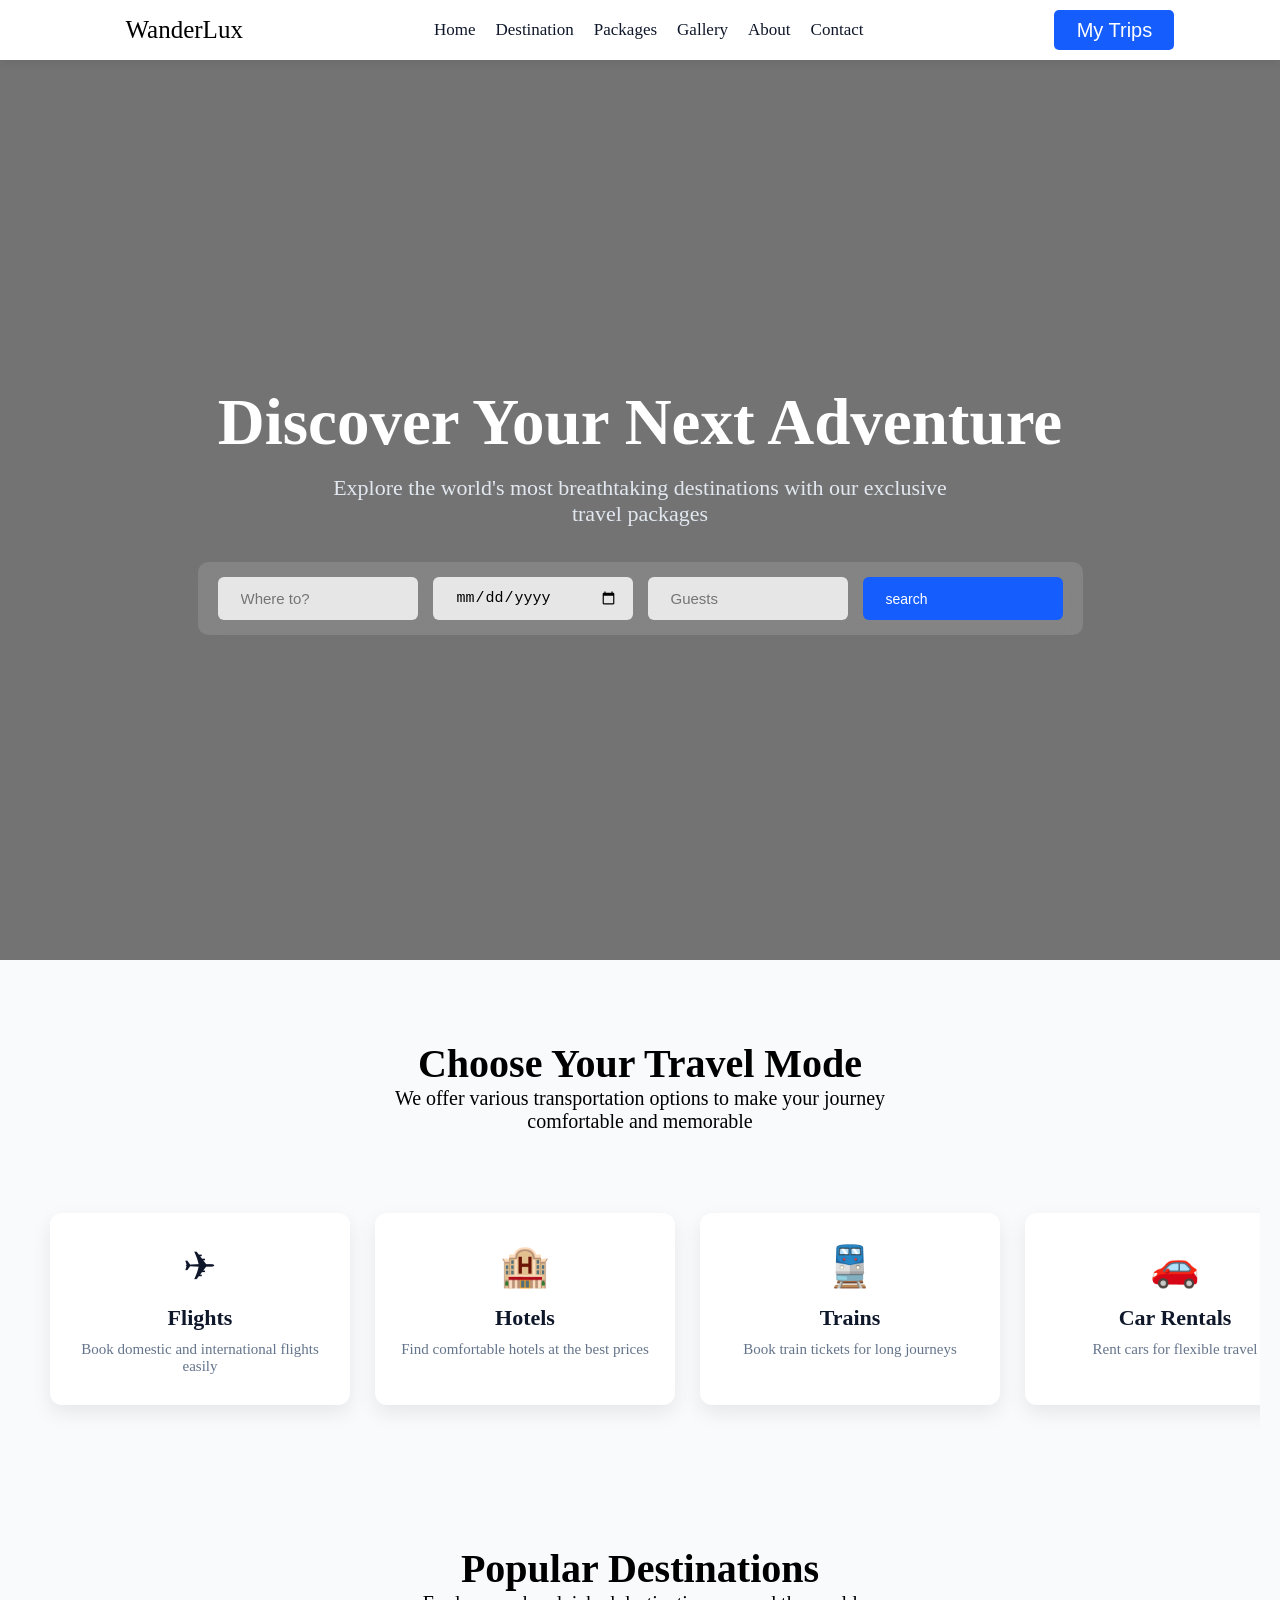
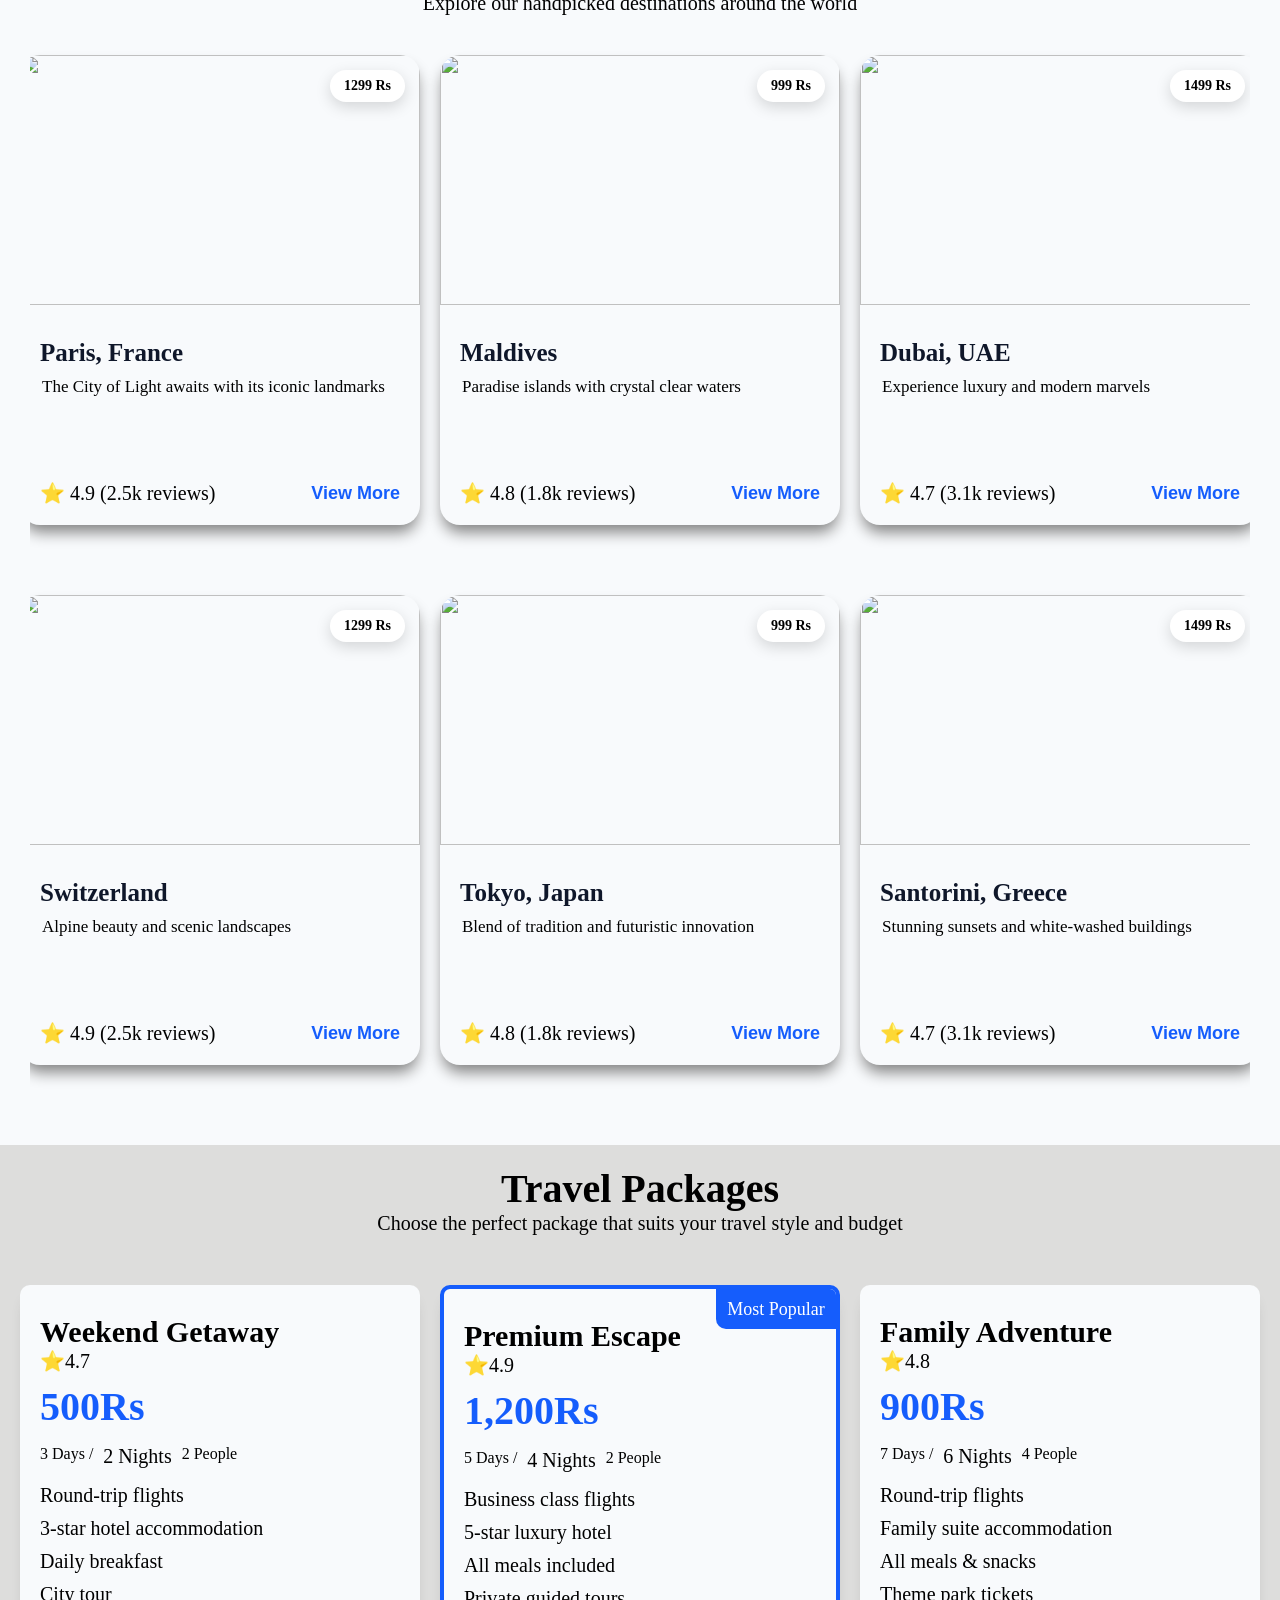
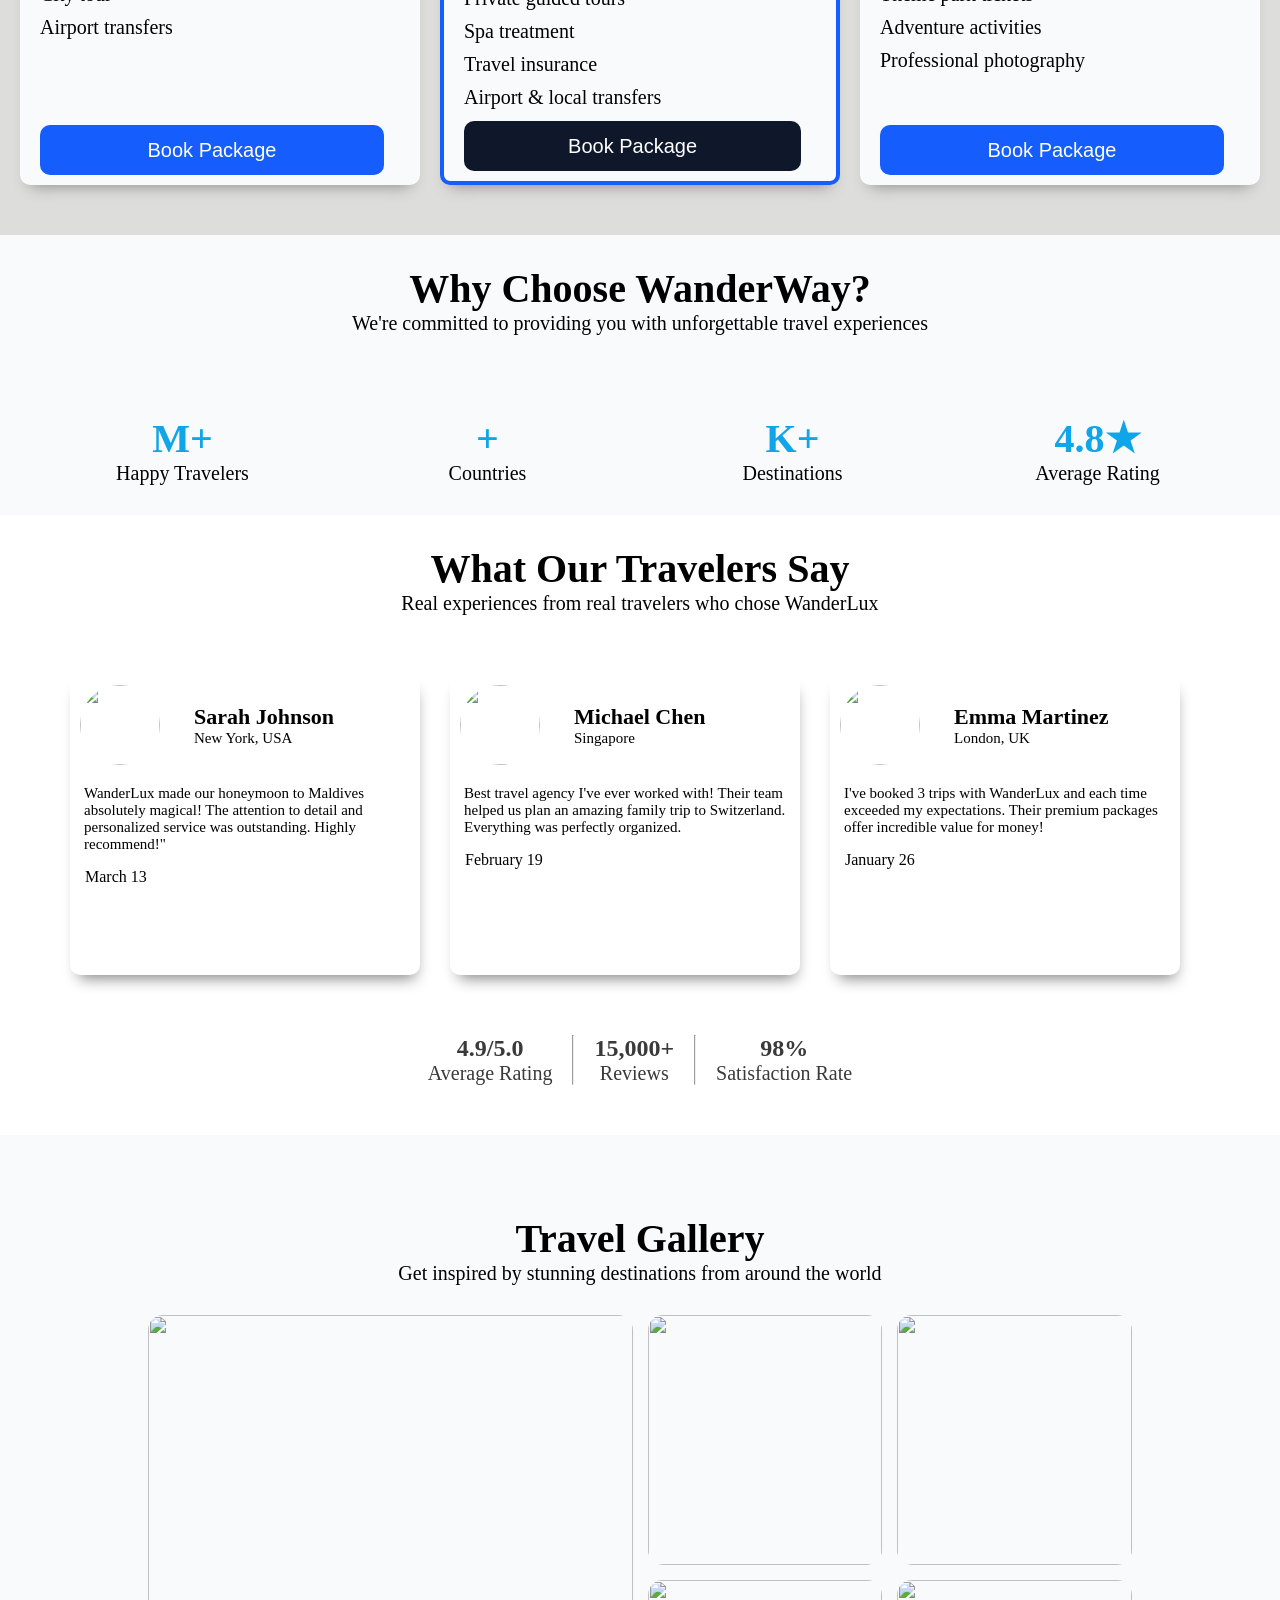
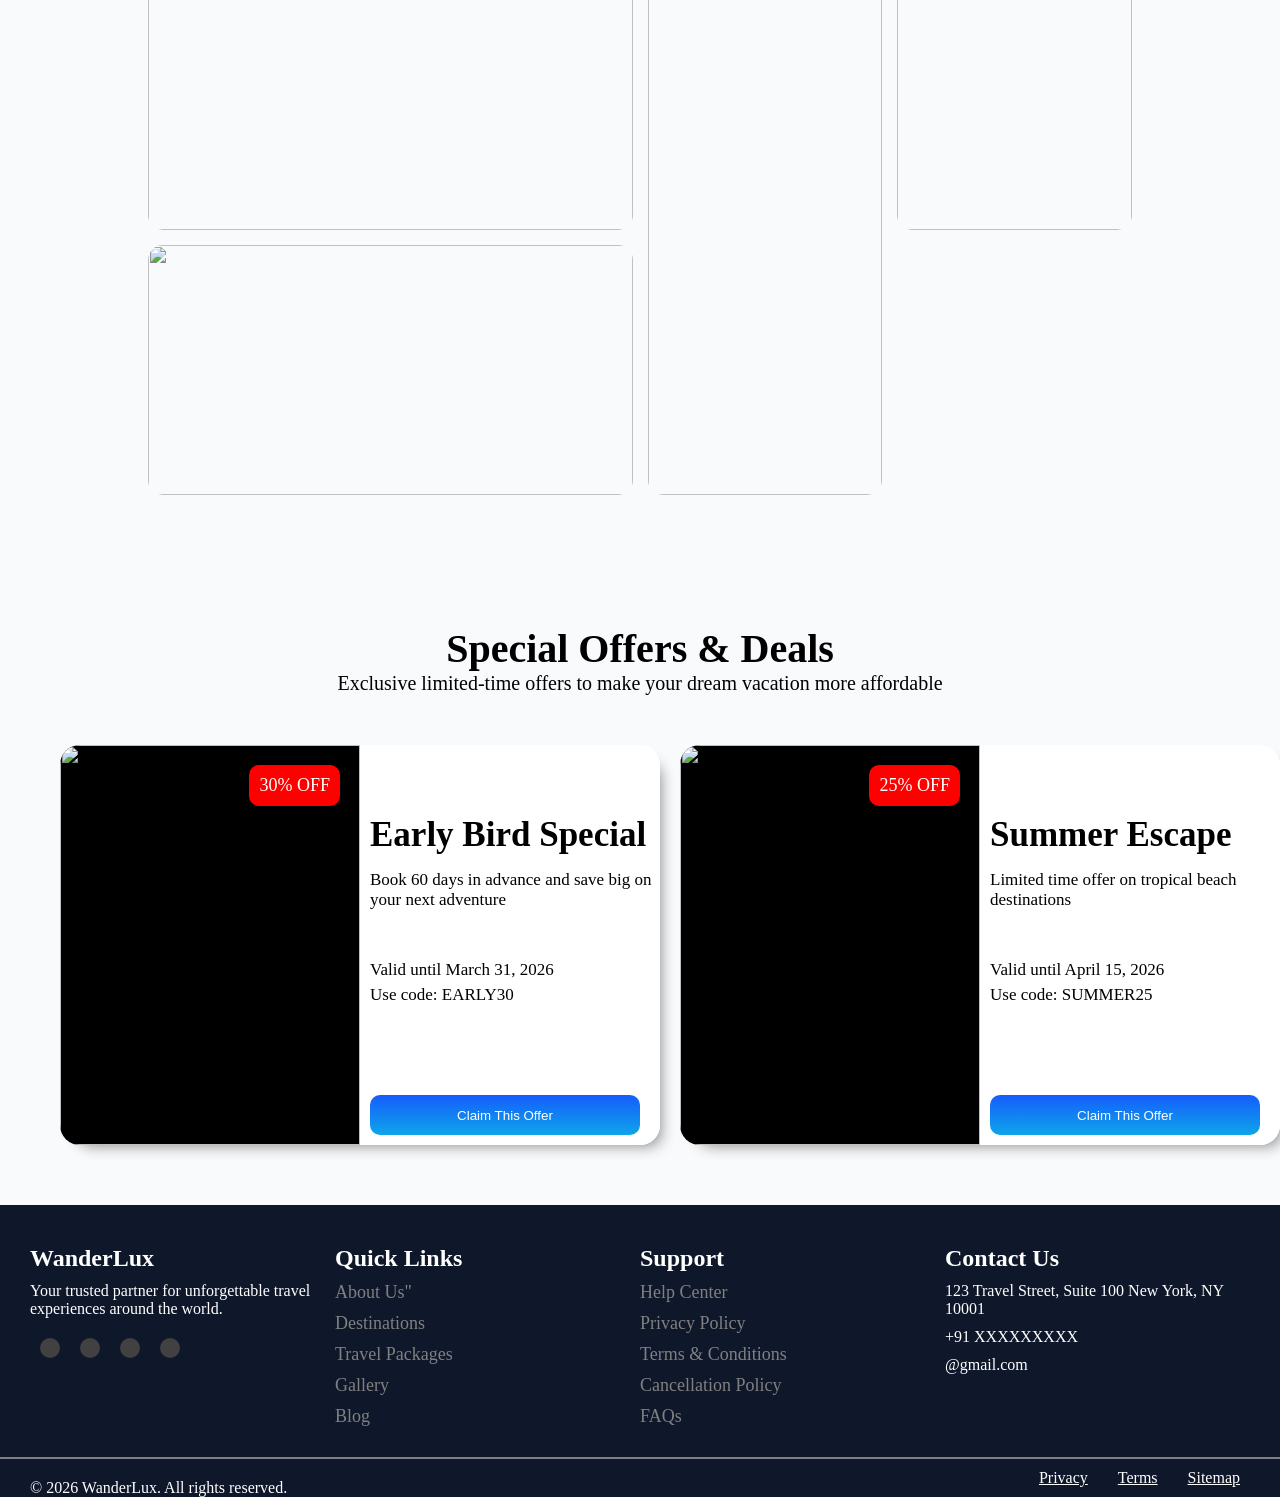
==== index.html @ 1fdc4480 "initial add payment details" ====
<!doctype html>
<html lang="en">
  <head>
    <meta charset="UTF-8" />
    <meta name="viewport" content="width=device-width, initial-scale=1.0" />
    <link rel="stylesheet" href="css/style.css" />
    <link
      rel="stylesheet"
      href="https://cdnjs.cloudflare.com/ajax/libs/font-awesome/7.0.1/css/all.min.css"
    />
    <title>Wanderway_Travel</title>
  </head>

  <body>
 
    <header>
      <!-- ===================Navbar================ -->
      <nav>
        <div class="logo">
          <img src="" alt="" />
          <p>WanderLux</p>
        </div>

        <ul class="nav-links" id="navLinks">
          <li><a href="#Home">Home</a></li>
          <li><a href="#Destination">Destination</a></li>
          <li><a href="#Packages">Packages</a></li>
          <li><a href="#Gallery">Gallery</a></li>
          <li><a href="#About">About</a></li>
          <li><a href="#Contact">Contact</a></li>
        </ul>

        <button id="BookBtn"> My Trips  <i class="fa-solid fa-route"></i></button>
       
      </nav>
    </header>
 
    <!-- ======================================================
    ====================Hero-Section======================
    ====================================================== -->
 
 
   
    <section class="Hero-Section" id="Home">
      <div class="hero-content">
        <h1>Discover Your Next Adventure</h1>
        <p>
          Explore the world's most breathtaking destinations with our exclusive
          <br />
          travel packages
        </p>

        <div class="hero-details">
          <div class="details">
            <i class="fa-solid fa-location-dot"></i>
            <input type="text" placeholder="Where to?" id="" />
          </div>
          <div class="details">
            <i class="fa-regular fa-calendar-check"></i>
            <input type="date" />
          </div>
          <div class="details">
            <i class="fa-solid fa-user-group"></i>
            <input type="number" placeholder="Guests" />
          </div>
          <div class="details searchBtn">
            <i class="fa-solid fa-magnifying-glass"></i>
            <button>search</button>
          </div>
        </div>
      </div>
    </section>
    <!-- ===================================================
    ====================Hero-Section======================
    ====================================================== -->
    <section class="travel-section">
      <div class="travel-content">
        <h1>Choose Your Travel Mode</h1>
        <p>
          We offer various transportation options to make your journey <br />
          comfortable and memorable
        </p>

        <div class="travel-cards travel-card-contain">
          <a href="flights.html" class="travel-card">
            <div class="card-icon">✈</div>
            <h3>Flights</h3>
            <p>Book domestic and international flights easily</p>
          </a>

          <a href="hotels.html" class="travel-card">
            <div class="card-icon">🏨</div>
            <h3>Hotels</h3>
            <p>Find comfortable hotels at the best prices</p>
          </a>

          <a href="trains.html" class="travel-card">
            <div class="card-icon">🚆</div>
            <h3>Trains</h3>
            <p>Book train tickets for long journeys</p>
          </a>

          <a href="cars.html" class="travel-card">
            <div class="card-icon">🚗</div>
            <h3>Car Rentals</h3>
            <p>Rent cars for flexible travel</p>
          </a>

          <a href="tours.html" class="travel-card">
            <div class="card-icon">🌍</div>
            <h3>Tours</h3>
            <p>Explore exciting travel tour packages</p>
          </a>
        </div>
      </div>
    </section>
    <!-- ===================================================
    ===============Destination-Section======================
    ====================================================== -->
    <section class="Destinations-section" id="Destination">
      <h1>Popular Destinations</h1>
      <p>Explore our handpicked destinations around the world</p>
      <div class="destination-contain"></div>
    </section>

    <!-- ===================================================
    ===============Package-Section======================
    ====================================================== -->
    <section class="Package-section" id="Packages">
 
      <h1>Travel Packages</h1>
      <p class="package-subheading">
        Choose the perfect package that suits your travel style and budget
      </p>
      <div class="package-contain">
        
        <div class="buy-box">
          <button id="closebtn">X</button>
        </div>
        <div class="package-card">
          <h2>Weekend Getaway</h2>
          <p style="text-align: left">⭐4.7</p>
          <p class="price">500Rs</p>
          <div class="time-group">
            <span><i class="fa-regular fa-clock"></i>3 Days / </span>
            <span>
              <p>2 Nights</p>
            </span>
            <span><i class="fa-solid fa-user-group"></i> 2 People</span>
          </div>

          <ul>
            <li><i class="fa-solid fa-check"></i> Round-trip flights</li>
            <li>
              <i class="fa-solid fa-check"></i> 3-star hotel accommodation
            </li>
            <li><i class="fa-solid fa-check"></i> Daily breakfast</li>
            <li><i class="fa-solid fa-check"></i> City tour</li>
            <li><i class="fa-solid fa-check"></i>Airport transfers</li>
          </ul>
          
           <button id="packgbtn" >Book Package</button>
         
        </div>
        <!-- ---card-2-- -->
        <div class="package-card Card2">
          <h2>Premium Escape</h2>
          <p style="text-align: left">⭐4.9</p>
          <p class="price">1,200Rs</p>
          <div class="time-group">
            <span><i class="fa-regular fa-clock"></i>5 Days / </span>
            <span>
              <p>4 Nights</p>
            </span>
            <span><i class="fa-solid fa-user-group"></i> 2 People</span>
          </div>

          <ul>
            <li><i class="fa-solid fa-check"></i> Business class flights</li>
            <li><i class="fa-solid fa-check"></i>5-star luxury hotel</li>
            <li><i class="fa-solid fa-check"></i>All meals included</li>
            <li><i class="fa-solid fa-check"></i>Private guided tours</li>
            <li><i class="fa-solid fa-check"></i>Spa treatment</li>
            <li><i class="fa-solid fa-check"></i>Travel insurance</li>
            <li><i class="fa-solid fa-check"></i>Airport & local transfers</li>
          </ul>
         <a href="Payment_Page.html">
           <button>Book Package</button>
         </a>
          <div class="add">Most Popular</div>
        </div>
        <!-- ---card-3---- -->
        <div class="package-card">
          <h2>Family Adventure</h2>
          <p style="text-align: left">⭐4.8</p>
          <p class="price">900Rs</p>
          <div class="time-group">
            <span><i class="fa-regular fa-clock"></i>7 Days / </span>
            <span>
              <p>6 Nights</p>
            </span>
            <span><i class="fa-solid fa-user-group"></i> 4 People</span>
          </div>

          <ul>
            <li><i class="fa-solid fa-check"></i> Round-trip flights</li>
            <li><i class="fa-solid fa-check"></i>Family suite accommodation</li>
            <li><i class="fa-solid fa-check"></i>All meals & snacks</li>
            <li><i class="fa-solid fa-check"></i> Theme park tickets</li>
            <li><i class="fa-solid fa-check"></i>Adventure activities</li>
            <li><i class="fa-solid fa-check"></i>Professional photography</li>
          </ul>
           <a href="Payment_Page.html">
           <button>Book Package</button>
         </a>
        </div>
      </div>
    </section>

    <!-- ===================================================
    ===============Feature-Section======================
    ====================================================== -->
    <section class="Choose-section">
      <h1>Why Choose WanderWay?</h1>
      <p>
        We're committed to providing you with unforgettable travel experiences
      </p>

      <div class="choose-conatin">
        <!-- =========add feature in JavaScript Using Object======== -->
      </div>
      <div class="Show-count">
        <div class="count">
          <h1><span class="counter" data-target="10"></span>M+</h1>
          <p>Happy Travelers</p>
        </div>

        <div class="count">
          <h1><span class="counter" data-target="120"></span>+</h1>
          <p>Countries</p>
        </div>

        <div class="count">
          <h1><span class="counter" data-target="50"></span>K+</h1>
          <p>Destinations</p>
        </div>

        <div class="count">
          <h1>4.8★</h1>
          <p>Average Rating</p>
        </div>
      </div>
    </section>
    <!-- ===================================================
    ===============Riview-Section======================
    ====================================================== -->
    <section class="Riview-section">
      <h1>What Our Travelers Say</h1>
      <p>Real experiences from real travelers who chose WanderLux</p>

      <div class="riview-contain">
        <div class="riview-card">
          <div class="head">
            <img
              src="https://i.pinimg.com/736x/c7/bc/bd/c7bcbd53760ad5f4a691438de76a9d60.jpg"
              alt=""
            />
            <span>
              <h2>Sarah Johnson</h2>
              <p>New York, USA</p>
            </span>
          </div>
          <ul>
            <i class="fa-solid fa-star"></i>
            <i class="fa-solid fa-star"></i>
            <i class="fa-solid fa-star"></i>
            <i class="fa-solid fa-star"></i>
            <i class="fa-solid fa-star"></i>
          </ul>
          <p>
            WanderLux made our honeymoon to Maldives absolutely magical! The
            attention to detail and personalized service was outstanding. Highly
            recommend!"
          </p>
          <h3>March 13</h3>
        </div>

        <div class="riview-card">
          <div class="head">
            <img
              src="https://i.pinimg.com/736x/c7/bc/bd/c7bcbd53760ad5f4a691438de76a9d60.jpg"
              alt=""
            />
            <span>
              <h2>Michael Chen</h2>
              <p>Singapore</p>
            </span>
          </div>
          <ul>
            <i class="fa-solid fa-star"></i>
            <i class="fa-solid fa-star"></i>
            <i class="fa-solid fa-star"></i>
            <i class="fa-solid fa-star"></i>
            <i class="fa-solid fa-star"></i>
          </ul>
          <p>
            Best travel agency I've ever worked with! Their team helped us plan
            an amazing family trip to Switzerland. Everything was perfectly
            organized.
          </p>
          <h3>February 19</h3>
        </div>

        <div class="riview-card">
          <div class="head">
            <img
              src="https://i.pinimg.com/736x/c7/bc/bd/c7bcbd53760ad5f4a691438de76a9d60.jpg"
              alt=""
            />
            <span>
              <h2>Emma Martinez</h2>
              <p>London, UK</p>
            </span>
          </div>
          <ul>
            <i class="fa-solid fa-star"></i>
            <i class="fa-solid fa-star"></i>
            <i class="fa-solid fa-star"></i>
            <i class="fa-solid fa-star"></i>
            <i class="fa-solid fa-star"></i>
          </ul>
          <p>
            I've booked 3 trips with WanderLux and each time exceeded my
            expectations. Their premium packages offer incredible value for
            money!
          </p>
          <h3>January 26</h3>
        </div>
      </div>

      <div class="Riview">
        <span>
          <h2>4.9/5.0</h2>
          <p>Average Rating</p>
        </span>
        <hr />
        <span>
          <h2>15,000+</h2>
          <p>Reviews</p>
        </span>
        <hr>
        <span>
          <h2>98%</h2>
          <p>Satisfaction Rate</p>
        </span>
      </div>
    </section>
         <!-- ===================================================
    ===============Gallery-Section======================
    ====================================================== -->
    <section class="travel-gallery" id="Gallery">

   <h1>Travel Gallery</h1>
   <p>Get inspired by stunning destinations from around the world</p>

  <div class="gallery-grid">

    <div class="gallery-item large">
      <img src="https://i.pinimg.com/736x/6e/ee/bc/6eeebc96247bba5ea1c2fd85c4cc471e.jpg">
    </div>

    <div class="gallery-item">
      <img src="https://i.pinimg.com/736x/07/7b/8f/077b8f9b5a4f3b5eeaebd9208b44fc13.jpg">
    </div>

    <div class="gallery-item">
      <img src="https://i.pinimg.com/736x/31/27/ef/3127ef2b0dac87b57823f28520c3c3ad.jpg">
    </div>

    <div class="gallery-item tall">
      <img src="https://i.pinimg.com/736x/0a/7d/fa/0a7dfa6b97ad6bda6c8f03f9e6021eae.jpg">
    </div>

    <div class="gallery-item">
      <img src="https://i.pinimg.com/736x/e7/37/5f/e7375fef1f218b97327da4200bf1e9f4.jpg">
    </div>

    <div class="gallery-item wide">
      <img src="https://i.pinimg.com/1200x/1b/60/3e/1b603ec8a8ed8840b29a3e759fdadf2c.jpg">
    </div>

  </div>

</section>
     <!-- ===================================================
    ===============Offer-Section======================
    ====================================================== -->
<section class="Offer-section">
  <h1>Special Offers & Deals</h1>
  <p>Exclusive limited-time offers to make your dream vacation more affordable</p>
  <div class="offer-contant">

    <!-- --card-1--- -->
    <div class="offer-card">
     <div class="image-side">
      <img src="https://i.pinimg.com/736x/0b/d2/50/0bd25044907bb74c0916adb1a12c4230.jpg" alt="">
      <span>30% OFF</span>
     </div>

     <div class="tittle-side">
      <h1>Early Bird Special</h1>
      <p>Book 60 days in advance and save big on your next adventure</p>
      <p> <i class="fa-regular fa-clock"></i> Valid until March 31, 2026</p>
      <p> <i class="fa-solid fa-tag"></i> Use code: EARLY30</p>
      <button>
      Claim This Offer
      </button>
     </div>
    </div>
    <!-- ---Card-2--- -->
      <div class="offer-card">
     <div class="image-side">
      <img src= "https://i.pinimg.com/1200x/58/82/f7/5882f7a2c951a4d3756311596e185c66.jpg" alt="">
      <span>25% OFF</span>
     </div>

     <div class="tittle-side">
      <h1> Summer Escape</h1>
      <p>Limited time offer on tropical beach destinations</p>
      <p> <i class="fa-regular fa-clock"></i>Valid until April 15, 2026</p>
      <p> <i class="fa-solid fa-tag"></i>Use code: SUMMER25</p>
      <button>
      Claim This Offer
      </button>
     </div>
    </div>
  </div>
</section>



    <!-- ===================================================
    ===============Footer-Section======================
    ====================================================== -->
    <footer id="Contact">
      <ul>
        <h2>WanderLux</h2>
        <li>
          Your trusted partner for unforgettable travel experiences around the
          world.
        </li>
        <div class="social-links">
          <a href="#"><i class="fa-brands fa-facebook-f"></i></a>
          <a href="#"><i class="fa-brands fa-instagram"></i></a>
          <a href="#"><i class="fa-brands fa-x-twitter"></i></a>
          <a href="#"><i class="fa-brands fa-linkedin-in"></i></a>
        </div>
      </ul>

      <ul>
        <h2>Quick Links</h2>
        <li><a href="#AboutUs">About Us"</a></li>
        <li><a href="About Us">Destinations</a></li>
        <li><a href="About Us">Travel Packages</a></li>
        <li><a href="About Us">Gallery</a></li>
        <li><a href="#">Blog</a></li>
      </ul>

      <ul>
        <h2>Support</h2>
        <li><a href="#">Help Center</a></li>
        <li><a href="#">Privacy Policy</a></li>
        <li><a href="#">Terms & Conditions</a></li>
        <li><a href="">Cancellation Policy</a></li>
        <li><a href="">FAQs</a></li>
      </ul>
      <ul>
        <h2>Contact Us</h2>
        <li>123 Travel Street, Suite 100 New York, NY 10001</li>
        <li>+91 XXXXXXXXX</li>
        <li>@gmail.com</li>
      </ul>
    </footer>
    <div class="footer">
        <p>© 2026 WanderLux. All rights reserved.</p>
      <ul class="ul">
        <li><a href="#">Privacy</a></li>
        <li><a href="#">Terms</a></li>
        <li><a href="#">Sitemap</a></li>
      </ul>
    </div>
    </section>
  </body>
  <script type="module" src="JS/main.js"></script>
 
</html>
---- css/style.css ----
:root {
  --primary-color: #0ea5e9;
  --primary-dark: #155dfc;

  --accent-color: #dddddc;
  --text-dark: #0f172a;

  --text-light: #ffffff;
  --white: #ffffff;
  --section-bg: #f8fafc;
}

* {
  margin: 0;
  padding: 0;
  box-sizing: border-box;
}

html {
  scroll-behavior: smooth;
}

body {
  background-color: var(--white);
  width: 100%; 
 
}

section h1 {
  text-align: center;
  font-size: 40px;
}

section p {
  text-align: center;
  font-size: 20px;
}

/* ==========================================
============NavBar Style==================
========================================== */

header {
  width: 100%;
  height: auto;
  overflow: hidden;
 
}

nav {
  width: 100%;
  height: auto;
  display: flex;
  padding: 10px;
  box-shadow: 0 2px 10px rgba(0, 0, 0, 0.08);
  display: flex;
  align-items: center;
  justify-content: space-around;
  background-color: transparent;
  background-color: var(--white);
  position: fixed;
  top: 0;
  left: 0;
  z-index: 1000;
}

nav .logo {
  display: flex;
  gap: 20px;
  font-size: 25px;
}

nav ul {
  display: flex;
  gap: 20px;
  list-style: none;
}

nav ul li a {
  text-decoration: none;
  font-size: 17px;
  color: var(--text-dark);
  transition: all 0.3s ease-in;
}

nav ul li a:hover {
  color: var(--primary-color);
}

.menu-btn {
  display: none;
  flex-direction: column;
  cursor: pointer;
  gap: 5px;
}

.menu-btn span {
  width: 25px;
  height: 3px;
  background: #0f172a;
  display: block;
}

nav button {
  background-color: var(--primary-dark);
  border: none;
  color: white;
  font-size: 20px;
  height: 40px;
  width: 120px;
  border-radius: 5px;
  transition: all 0.4s ease;
}
nav button:hover{
  transform: scale(1.1);
}

 
/* =======================================
===========.Hero-Section===============
======================================= */

.Hero-Section {
  margin-top: 60px;
  height: 100vh;
  width: 100%;
  overflow: hidden;

  display: flex;
  justify-content: center;
  align-items: center;
  text-align: center;

  position: relative;

  background: url("https://i.pinimg.com/1200x/0d/6a/66/0d6a66da9e9fb01a584805a568347cd5.jpg");
  background-size: cover;
  background-position: center;
}

.Hero-Section::before {
  content: "";
  position: absolute;
  top: 0;
  left: 0;

  width: 100%;
  height: 100%;

  background: rgba(0, 0, 0, 0.55);
}

.hero-content {
  position: relative;
  z-index: 2;
  padding: 20px;
}

.hero-content h1 {
  color: white;
  font-size: 65px;
  font-weight: 700;
  margin-bottom: 15px;
}

.hero-content p {
  font-size: 22px;
  color: #e2e8f0;
  margin-bottom: 35px;
}

.hero-details {
  display: flex;
  gap: 15px;
  padding: 15px 20px;
  background: rgba(255, 255, 255, 0.12);
  backdrop-filter: blur(10px);
  border-radius: 10px;
  flex-wrap: wrap;
  justify-content: center;
}

.details {
  display: flex;
  align-items: center;
  gap: 8px;

  background: rgba(255, 255, 255, 0.795);
  padding: 12px 15px;

  border-radius: 6px;
  width: 200px;
}

.searchBtn {
  background-color: var(--primary-dark);
  cursor: pointer;
}
 

.searchBtn button {
  background-color: transparent;
  border: none;
  font-size: 14px;
  color: var(--text-light);
}

.details i {
  color: var(--primary-color);
}

.details input {
  background-color: transparent;
  border: none;
  outline: none;
  width: 100%;
  font-size: 15px;
}

/* =======================================
===========Travel-Section===============
======================================= */

.travel-section {
  padding: 80px 20px;
  background: var(--section-bg);
  text-align: center;
}

.travel-cards {
  margin-top: 50px;
  padding: 30px;
  display: flex;
  gap: 25px;
  overflow-x: scroll;
}

.travel-cards::-webkit-scrollbar {
  display: none;
}

.travel-card {
  min-width: 300px;
  background: white;
  padding: 30px 20px;
  border-radius: 12px;
  text-decoration: none;
  color: var(--text-dark);
  box-shadow: 0 8px 20px rgba(0, 0, 0, 0.08);
  transition: 0.3s;
}

.travel-card:hover {
 
  border: 4px solid var(--primary-dark);
}

 

.card-icon {
  font-size: 40px;
  margin-bottom: 15px;
}

.travel-card h3 {
  font-size: 22px;
  margin-bottom: 10px;
}

.travel-card p {
  font-size: 15px;
  color: #64748b;
}

@media (max-width: 768px) {
  .travel-content h1 {
    font-size: 30px;
  }

  .travel-cards {
    grid-template-columns: 1fr;
  }
}

/* =======================================
===========Destination-Section===============
======================================= */

.Destinations-section {
  height: auto;
  padding: 30px;
  width: 100%;
  background-color: var(--section-bg);
}

.destination-contain {
  display: grid;
  grid-template-columns: repeat(3, 1fr);
  gap: 20px;
  justify-content: center;
  height: auto;
  width: 100%;
  overflow: hidden;
  padding: 20px;
}

.destination-card {
  margin-top: 20px;
  margin-bottom: 30px;
  width: 400px;
  height: 470px;
  overflow: hidden;
  border-radius: 20px;
  box-shadow: 0 10px 15px -3px gray;
  position: relative;
  transition: 0.3s ease;
}

.rupees {
  position: absolute;
  top: 15px;
  right: 15px;
  background: white;
  padding: 8px 14px;
  font-size: 14px;
  font-weight: 600;
  border-radius: 20px;
  box-shadow: 0 5px 15px rgba(0, 0, 0, 0.15);
}

.destination-card img {
  width: 100%;
  height: 250px;
  object-fit: cover;
  transition: transform 0.4s ease;
}

.destination-card:hover img {
  transform: scale(1.08);
}

.destination-card h1 {
  font-size: 25px;
  text-align: left;
  padding-left: 20px;
  color: var(--text-dark);
  margin-top: 30px;
}

.destination-card h1 i {
  font-size: 25px;
  color: var(--primary-color);
}

.destination-card p {
  margin-top: 10px;
  font-size: 17px;
  text-align: left;
  padding-left: 22px;
}

.card-group {
  position: absolute;
  bottom: 0;
  left: 0;
  right: 0;
  margin: 20px;
  display: flex;

  justify-content: space-between;
}

.card-group h2 {
  font-size: 20px;
  font-weight: 300;
}

.card-group h2 i {
  color: #f59e0b;
}

.card-group  button {
  background-color: transparent;
  border: none;
  text-decoration: none;
  color: var(--primary-dark);
  font-weight: 600;
  border-radius: 6px;
  font-size: 18px;
  cursor: pointer;
}

/* =======================================
===========package-Section===============
======================================= */

.Package-section {
  padding: 20px;
  height: auto;
  width: 100%;
  background-color: var(--accent-color);
}
 
.package-contain {
    position: relative;
  margin-top: 20px;
  height: auto;
  padding: 30px;
  display: grid;
  grid-template-columns: repeat(3, 1fr);
  gap: 20px;
  justify-content: center;
  transition: all 0.5s ease;
}
.buy-box{
  display: none;
  position: absolute;
  top: 20px;
  right: 0;
  bottom: 10px;
  height: 80vh;

  background-color:white;
  border-radius: 10px;
  z-index: 2;
}
#closebtn{
  position: absolute;
  right: 10px;
  top: -5px;
  color: red;
  border: none;

  font-size: 30px;
  font-weight: 800;
  background-color: transparent;
}
.package-card {
  overflow: hidden;
  position: relative;
  padding: 20px;
  text-align: left;
  height: 500px;
  background-color: var(--section-bg);
  width: 400px;
  box-shadow: 0 10px 15px -10px gray;
  border-radius: 10px;
  cursor: pointer;
  transition: all 0.2s ease;
}

.package-card:hover {
  box-shadow: 0 10px 19px rgba(128, 128, 128, 0.459);
}
 

.package-card h2 {
  font-size: 30px;
  margin-top: 10px;
}

.price {
  margin-top: 10px;
  margin-bottom: 15px;
  color: var(--primary-dark);
  font-size: 40px;
  font-weight: 700;
  text-align: left;
}

.time-group {
  display: flex;
  gap: 10px;
  margin-bottom: 16px;
}

.package-contain ul li {
  list-style: none;
  margin-top: 10px;
  font-size: 20px;
}

.package-card button {
  position: absolute;
  bottom: 10px;

  font-size: 20px;
  height: 50px;
  border-radius: 10px;
  margin-top: 20px;
  width: 86%;
  border: none;
  background-color: var(--primary-dark);
  color: var(--white);
  transition: all 0.2s ease;
}
.package-card button:hover{
 box-shadow: 10px 10px 50px -10px gray;
 background: linear-gradient(var(--primary-color),var(--primary-dark));
cursor: pointer;
}

.Card2 {
  border: 4px solid var(--primary-dark);
}

.Card2 button {
  background-color: var(--text-dark);
}

.add {
  position: absolute;
  top: 0;
  right: 0;
  background-color: var(--primary-dark);
  color: var(--text-light);
  font-size: 18px;
  display: flex;
  align-items: center;
  justify-content: center;
  width: 120px;
  height: 40px;
  border-bottom-left-radius: 10px;
}

/* ===================================================
    ===============Feature-Section======================
    ====================================================== */
.Choose-section {
  height: auto;
  padding: 30px;
  width: 100%;
  background-color: var(--section-bg);
}

.choose-conatin {
  margin-top: 20px;
  padding: 20px;
  display: grid;
  justify-content: center;
  margin-left: 50px;
  gap: 20px;
  grid-template-columns: repeat(3, 1fr);
}

.choose-card {
  height: auto;
  padding: 20px;
  width: 300px;
  text-align: left;
}

.choose-card i {
  color: var(--primary-dark);
  height: 50px;
  width: 50px;
  display: flex;
  align-items: center;
  font-size: 40px;
  justify-content: center;
  border-radius: 10px;
  margin-bottom: 10px;
}

.choose-card:hover {
  cursor: pointer;
  background-color: rgb(243, 243, 243);
}

.choose-card h1 {
  text-align: left;
  font-size: 22px;
}

.choose-card p {
  font-size: 18px;
  text-align: left;
}

.Show-count {
  margin-top: 20px;
  display: grid;
  grid-template-columns: repeat(4, 1fr);
}

.count h1 {
  color: var(--primary-color);
}

/* ===================================================
    ===============Riview-Section======================
    ====================================================== */

.Riview-section {
  padding: 30px;
  width: 100%;
  height: auto;
}

.riview-contain {
  display: grid;
  grid-template-columns: repeat(3, 1fr);
  justify-content: center;

  width: 100%;
  height: auto;
  padding: 40px;
  margin-top: 20px;
}

.riview-card {
  width: 350px;
  height: 300px;
  background-color: var(--white);
  border-radius: 10px;
  box-shadow: 2px 10px 15px -7px gray;
  cursor: pointer;
}

.riview-card:hover {
  box-shadow: 0 12px 18px -4px gray;
}

.head {
  padding: 10px;
  display: flex;
  align-items: center;
  text-align: left;
  gap: 20px;
}

.head img {
  height: 80px;
  width: 80px;
  border-radius: 50%;
}

.head h2 {
  text-align: center;
  padding-left: 14px;
  font-size: 22px;
}

.riview-card p {
  font-size: 15px;
  text-align: left;
  padding-left: 14px;
}

.riview-card ul {
  margin: 10px;
  padding-left: 10px;
  color: yellow;
}

.riview-card h3 {
  font-size: 16px;
  margin: 15px;
  font-weight: 300;
}

.Riview {
  display: flex;
  gap: 20px;
  justify-content: center;
  margin: 20px;
  text-align: center;
  font-weight: 200;
  color: rgb(58, 58, 58);
}

/* ===================================================
    ==============Offer-Section======================
    ====================================================== */

.Offer-section {
  padding: 30px;
  width: 100%;
  height: auto;
  background-color: var(--section-bg);
}

.offer-contant {
  margin-top: 20px;
  padding: 30px;
  width: 100%;
  height: auto;
  gap: 20px;
  display: grid;
  grid-template-columns: repeat(2, 1fr);
}

.offer-card {
  width: 600px;
  height: 400px;
  display: flex;
  border-radius: 20px;
  overflow: hidden;
  box-shadow: 10px 10px 15px -10px gray;
  cursor: pointer;
}

.image-side {
  width: 50%;
  height: 100%;
  background-color: black;
  position: relative;
}

.image-side img {
  width: 100%;
  height: 100%;
}

.image-side span {
  background-color: red;
  border-radius: 10px;
  padding: 10px;
  font-size: 18px;
  color: white;
  position: absolute;
  top: 20px;
  right: 20px;
}

.tittle-side {
  width: 50%;
  height: 100%;
  background-color: white;
  position: relative;
}

.tittle-side h1 {
  font-size: 35px;
  font-weight: 700;
  text-align: left;
  margin-top: 60px;
  padding: 10px;
}

.tittle-side p {
  margin-top: 5px;
  margin-left: 10px;
  font-size: 17px;
  text-align: left;
}

.tittle-side p:nth-child(2) {
  margin-bottom: 50px;
}

.tittle-side button {
  background: linear-gradient(var(--primary-dark),var(--primary-color));
  color: var(--text-light);
  border: none;
  width: 90%;
  height: 40px;
  text-align: center;
  position: absolute;
  bottom: 10px;
   border-radius: 10px;
  left: 10px;
  transition: all 0.3s ease;
  cursor: pointer;
}
.tittle-side button:hover{

 background: linear-gradient(120deg,rgb(16, 16, 66),rgb(31, 83, 253),blue);
}

/* ===================================================
    ===============Footer-Section======================
    ====================================================== */
footer {
  height: auto;
  width: 100%;
  padding: 30px;
  color: var(--white);
  background-color: #0f172a;

  display: grid;
  grid-template-columns: repeat(4, 1fr);
}

footer ul p {
  font-size: 22px;
}

footer ul {
  list-style: none;
  margin-top: 10px;
}

footer ul li {
  margin-top: 10px;
}

footer ul li a {
  text-decoration: none;
  color: gray;
  font-size: 18px;
  transition: all 0.3s ease;
}

footer ul li a:hover {
  padding-left: 10px;
  color: #dddddc;
}

.social-links {
  margin-top: 10px;
  padding: 10px;
  display: flex;
  gap: 20px;
}

.social-links a {
  border-radius: 10px;
  color: white;
  padding: 10px;
  background-color: rgb(65, 65, 65);
}

.footer {
  border-top: 2px solid gray;
  padding-top: 20px;
  position: relative;
  background-color: #0f172a;
  display: grid;
  justify-content: space-between;
  grid-template-columns: repeat(2, 1fr);
}

.footer ul {
  display: flex;
  gap: 30px;
  list-style: none;
}

.footer .ul {
  position: absolute;
  bottom: 10px;
  right: 40px;
}

.footer p {
  color: white;
  margin-left: 30px;
}

.footer ul li a {
  color: white;
}

/* =======================================
===========Mobile Responsive===============
======================================= */

@media (max-width: 1040px) {
  .destination-contain {
    width: 100%;
    display: grid;
    grid-template-columns: repeat(2, 1fr);
    gap: 5px;
  }

  .destination-card {
    margin-top: 20px;
    margin-bottom: 30px;
    min-width: 120px;
    height: 490px;
    border-radius: 5px;
  }
}

@media (max-width: 768px) {

  .nav-links {
    position: absolute;
    top: 70px;
    left: 0;
    width: 100%;
    background: white;
    flex-direction: column;
    align-items: center;
    gap: 20px;
    padding: 20px;
    display: none;
  }

  #BookBtn {
    width: 90px;
    font-size: 14px;
    border-radius: 12px;
  }

  /* ---------hero-section------ */
  .Hero-Section {
    margin-top: 10px;
  }

  .hero-content h1 {
    font-size: 48px;
  }

  .hero-content p {
    font-size: 18px;
  }

  .hero-details {
    flex-direction: column;
    align-items: center;
  }

  .details {
    width: 260px;
  }

  .Destinations-section {
    padding: 2px;
  }

  .travel-card-contain {
    height: auto;
    width: 100%;
    display: flex;
    gap: 40px;
    overflow-x: scroll;
  }

  .destination-contain {
    width: 100%;
    display: grid;
    grid-template-columns: repeat(2, 1fr);
    gap: 5px;
  }

  .destination-card {
    width: 200px;
  }

  .package-contain {
    display: grid;
    grid-template-columns: repeat(1, 1fr);
  }

  .Package-section {
    background-color: var(--section-bg);
  }

  .package-card {
    width: 350px;
  }

  .choose-conatin {
    display: grid;
    grid-template-columns: repeat(2, 1fr);
  }

  .choose-card {
    width: 160px;
  }

  .choose-card i {
    font-size: 30px;
  }

  .choose-card h1 {
    font-size: 15px;
  }

  .choose-card p {
    font-size: 11px;
  }

  .riview-contain {
    display: grid;
    grid-template-columns: repeat(2, 1fr);
  }

  .Riview-section {
    background-color: var(--section-bg);
  }

  .offer-contant {
    display: grid;
    grid-template-columns: repeat(1, 1fr);
  }

  footer {
    display: grid;
    grid-template-columns: repeat(1, 1fr);
  }

  .footer ul {
 display: none;
  }
  .footer p{
    text-align: center;
    width: 100%;
  }

  .riview-card {
    padding-top: 10px;
    margin-top: 10px;
    margin-left: 10px;
    width: 170px;
  }

  .riview-card:nth-child(3) {
    display: none;
  }

  section h1 {
    font-size: 25px;
  }

  section p {
    font-size: 12px;
  }

  .head {
    display: inline;
  }

  .head h2 {
    margin-top: 10px;
    text-align: left;
    font-size: 15px;
  }

  .head p {
    font-size: 12px;
  }

  .riview-card p {
    font-size: 11px;
  }

  .offer-card {
    width: 340px;
  }

  .tittle-side h1 {
    font-size: 15px;
  }

  .tittle-side p {
    font-size: 12px;
  }
}


@media (max-width: 500px) {
  .hero-content h1 {
    font-size: 34px;
  }

  .hero-content p {
    font-size: 16px;
  }

  .Hero-Section {
    padding: 20px;
  }

  .destination-card {
    margin-top: 20px;
    margin-bottom: 30px;
    min-width: 120px;
    height: 290px;
    border-radius: 0px;
  }

  .destination-card img {
    width: 100%;
    height: 150px;
  }

  .destination-card h1 {
    font-size: 20px;
    text-align: left;
    padding-left: 20px;
    color: var(--text-dark);
    margin-top: 30px;
  }

  .destination-card p {
    font-size: 12px;
  }

  .card-group {
    align-items: center;
  }

  .card-group h2 {
    font-size: 11px;
    font-weight: 300;
  }

  .card-group a {
    font-size: 10px;
  }

  br {
    display: none;
  }
}




.travel-gallery{
padding:80px 10%;
background:var(--section-bg);
}
.gallery-grid{
  margin-top: 10px;
  padding: 20px;
display:grid;
grid-template-columns:repeat(4,1fr);
grid-auto-rows:250px;
gap:15px;
}
 

.gallery-item{
overflow:hidden;
border-radius:15px;
position:relative;
cursor:pointer;
}

.gallery-item img{
width:100%;
height:100%;
object-fit:cover;
transition:transform 0.6s ease;
}

 

.gallery-item:hover img{
transform:scale(1.1);
}

 
.large{
grid-column:span 2;
grid-row:span 2;
}

.tall{
grid-row:span 2;
}

.wide{
grid-column:span 2;
}
@media (max-width:900px){

.gallery-grid{
grid-template-columns:repeat(2,1fr);
grid-auto-rows:200px;
}

.large,
.wide{
grid-column:span 2;
}

}

@media (max-width:500px){

.gallery-grid{
grid-template-columns:1fr;
}

.large,
.tall,
.wide{
grid-column:span 1;
grid-row:span 1;
}

}
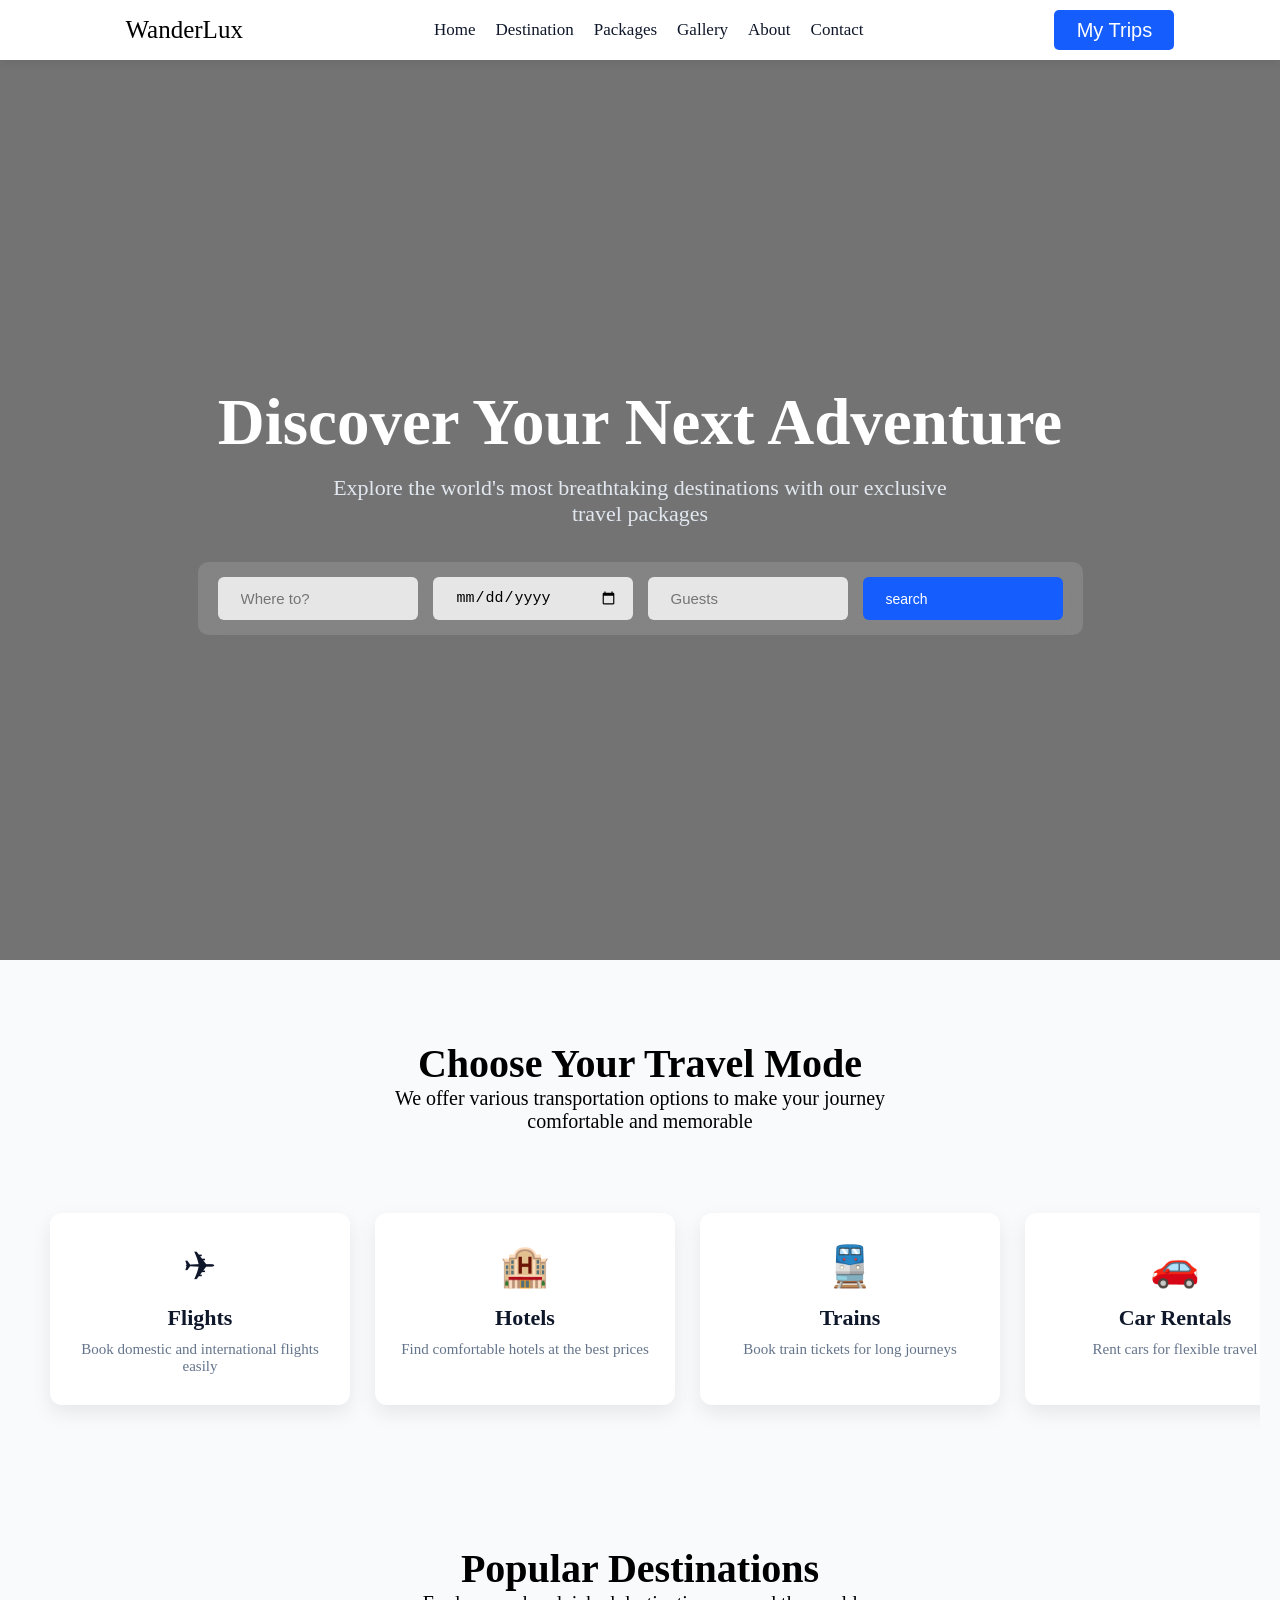
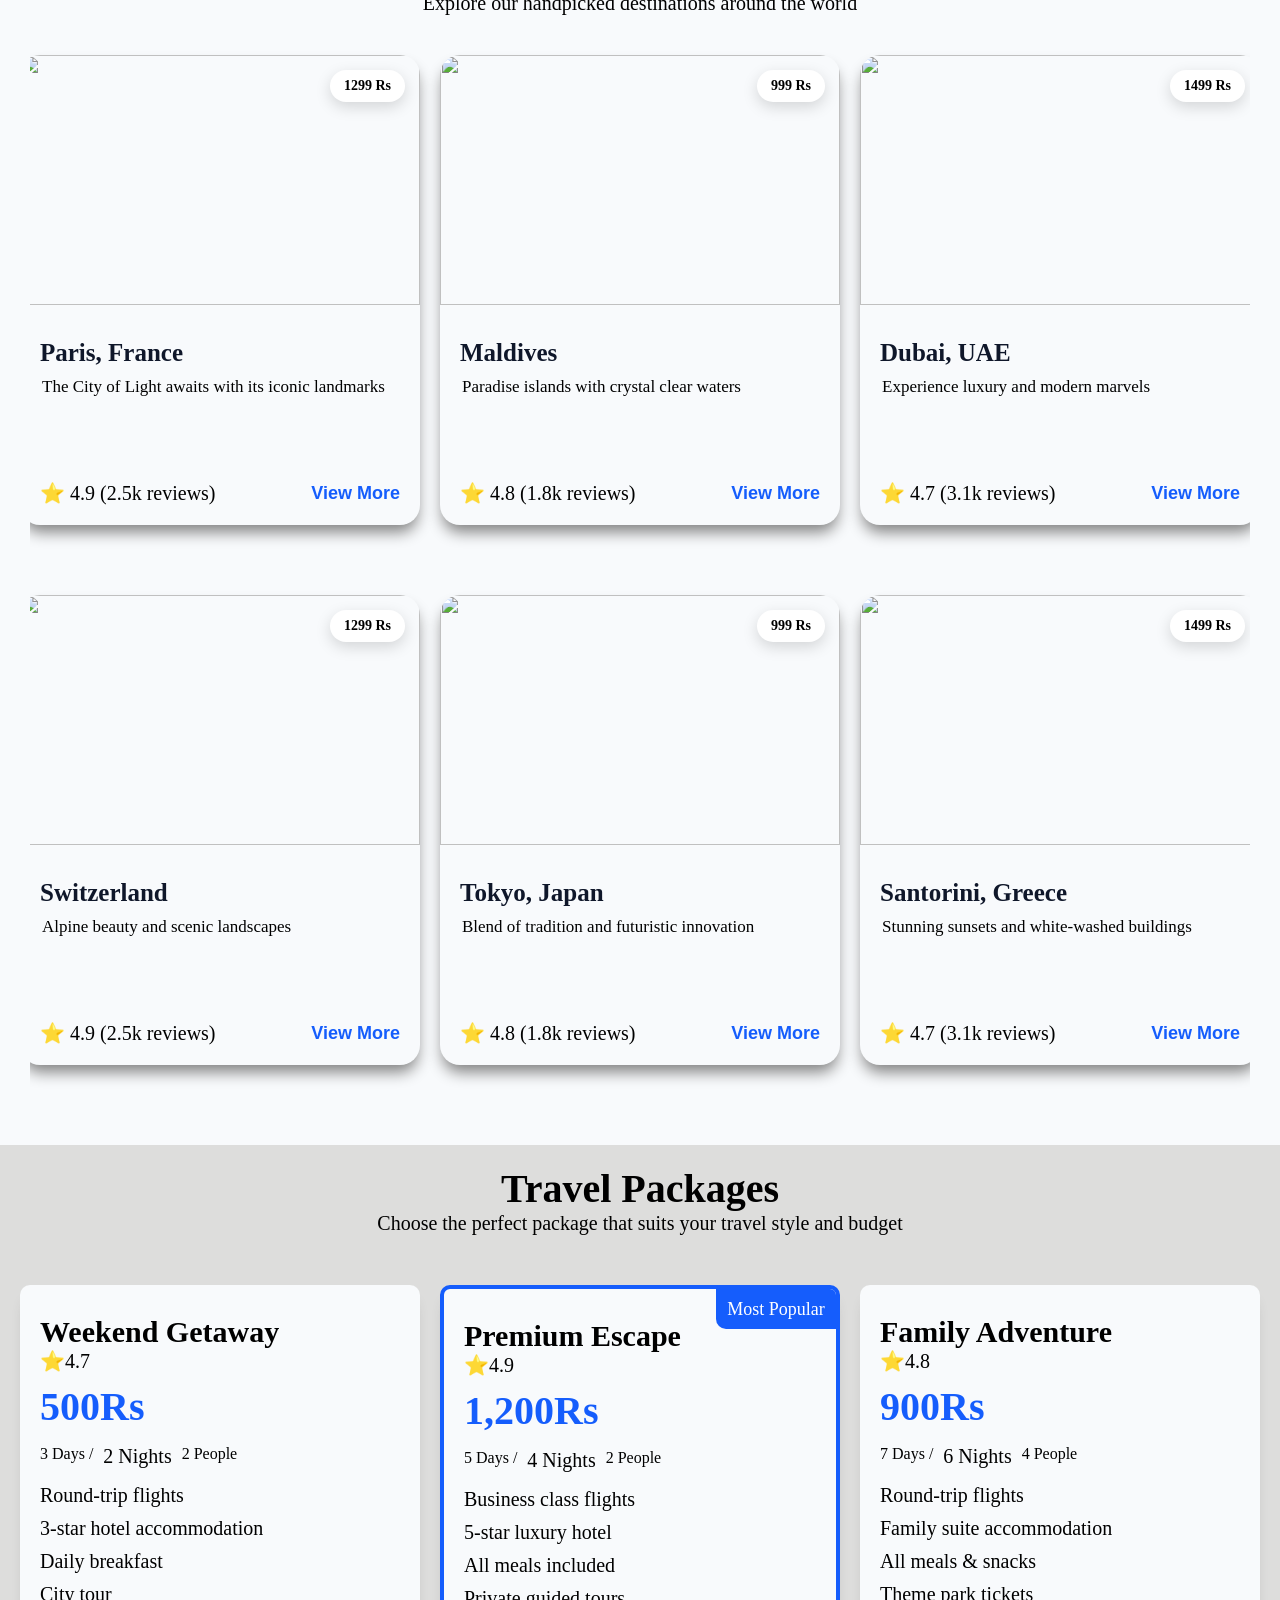
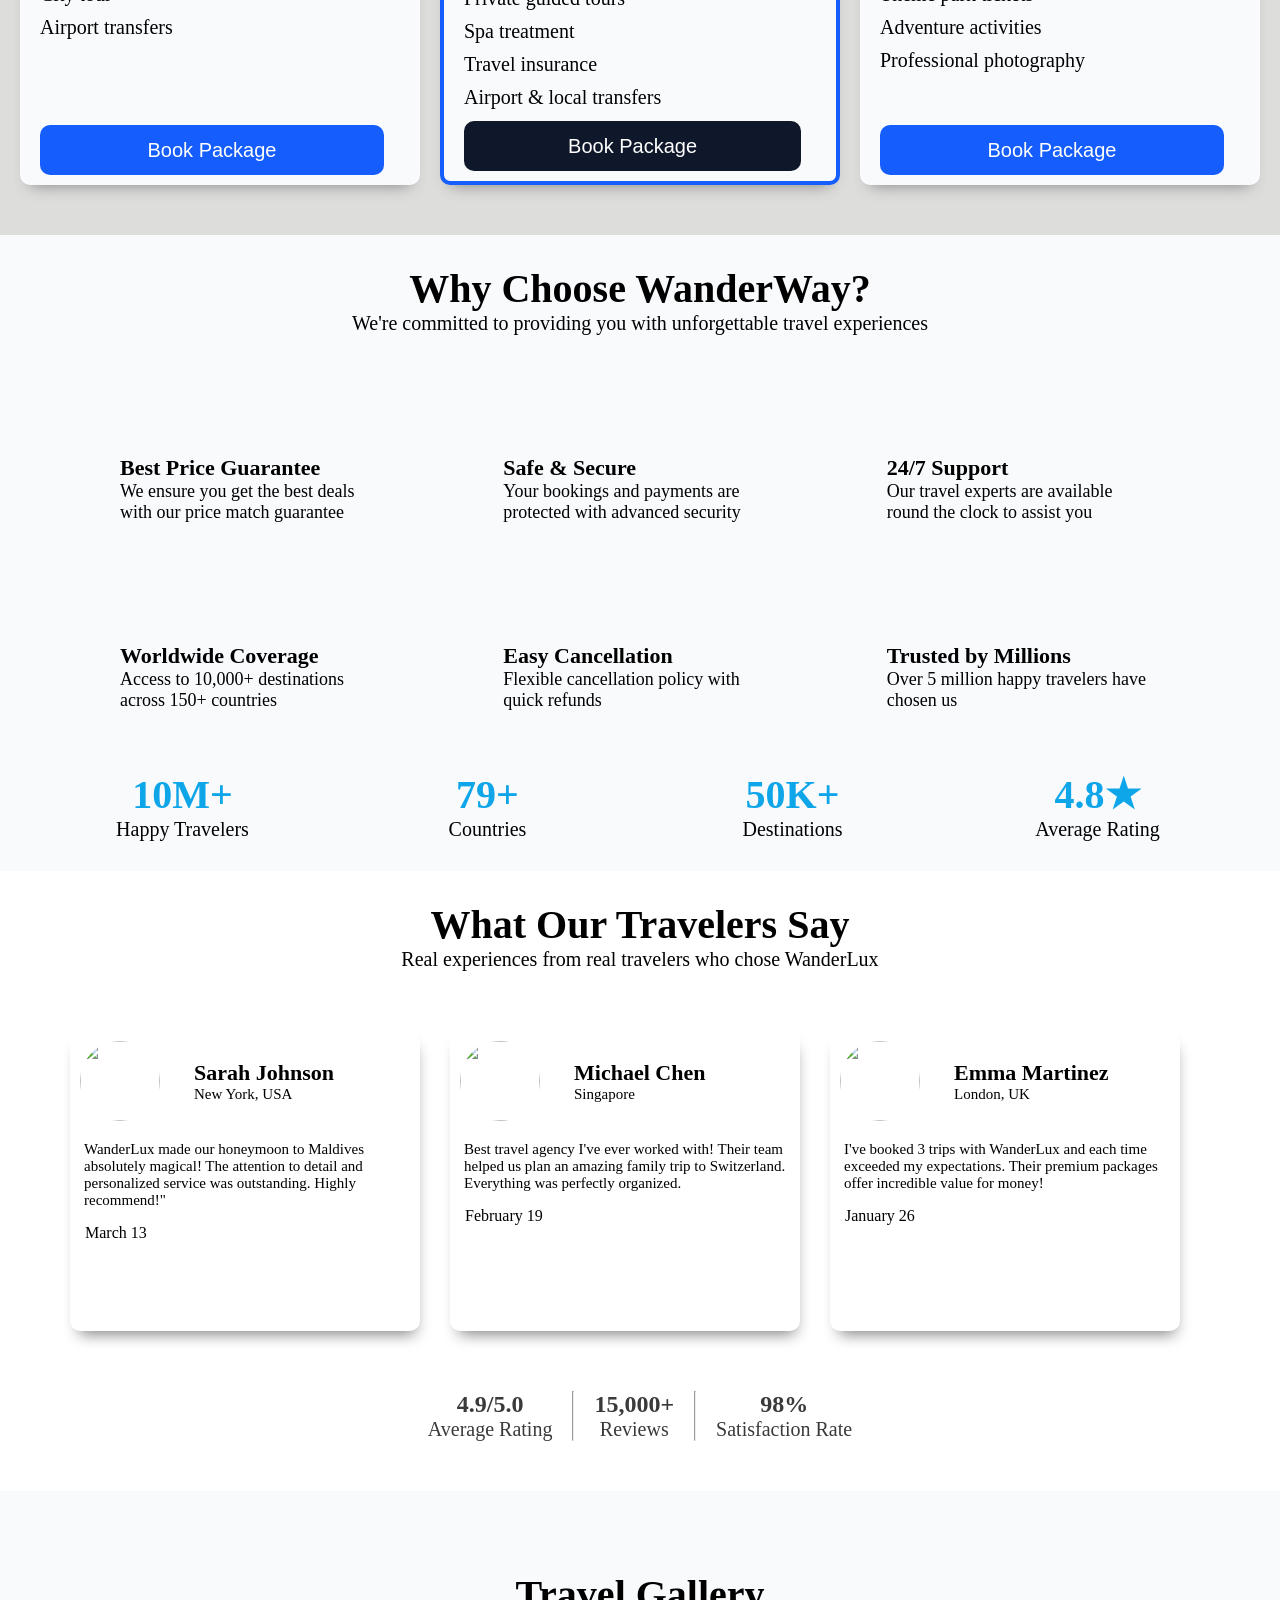
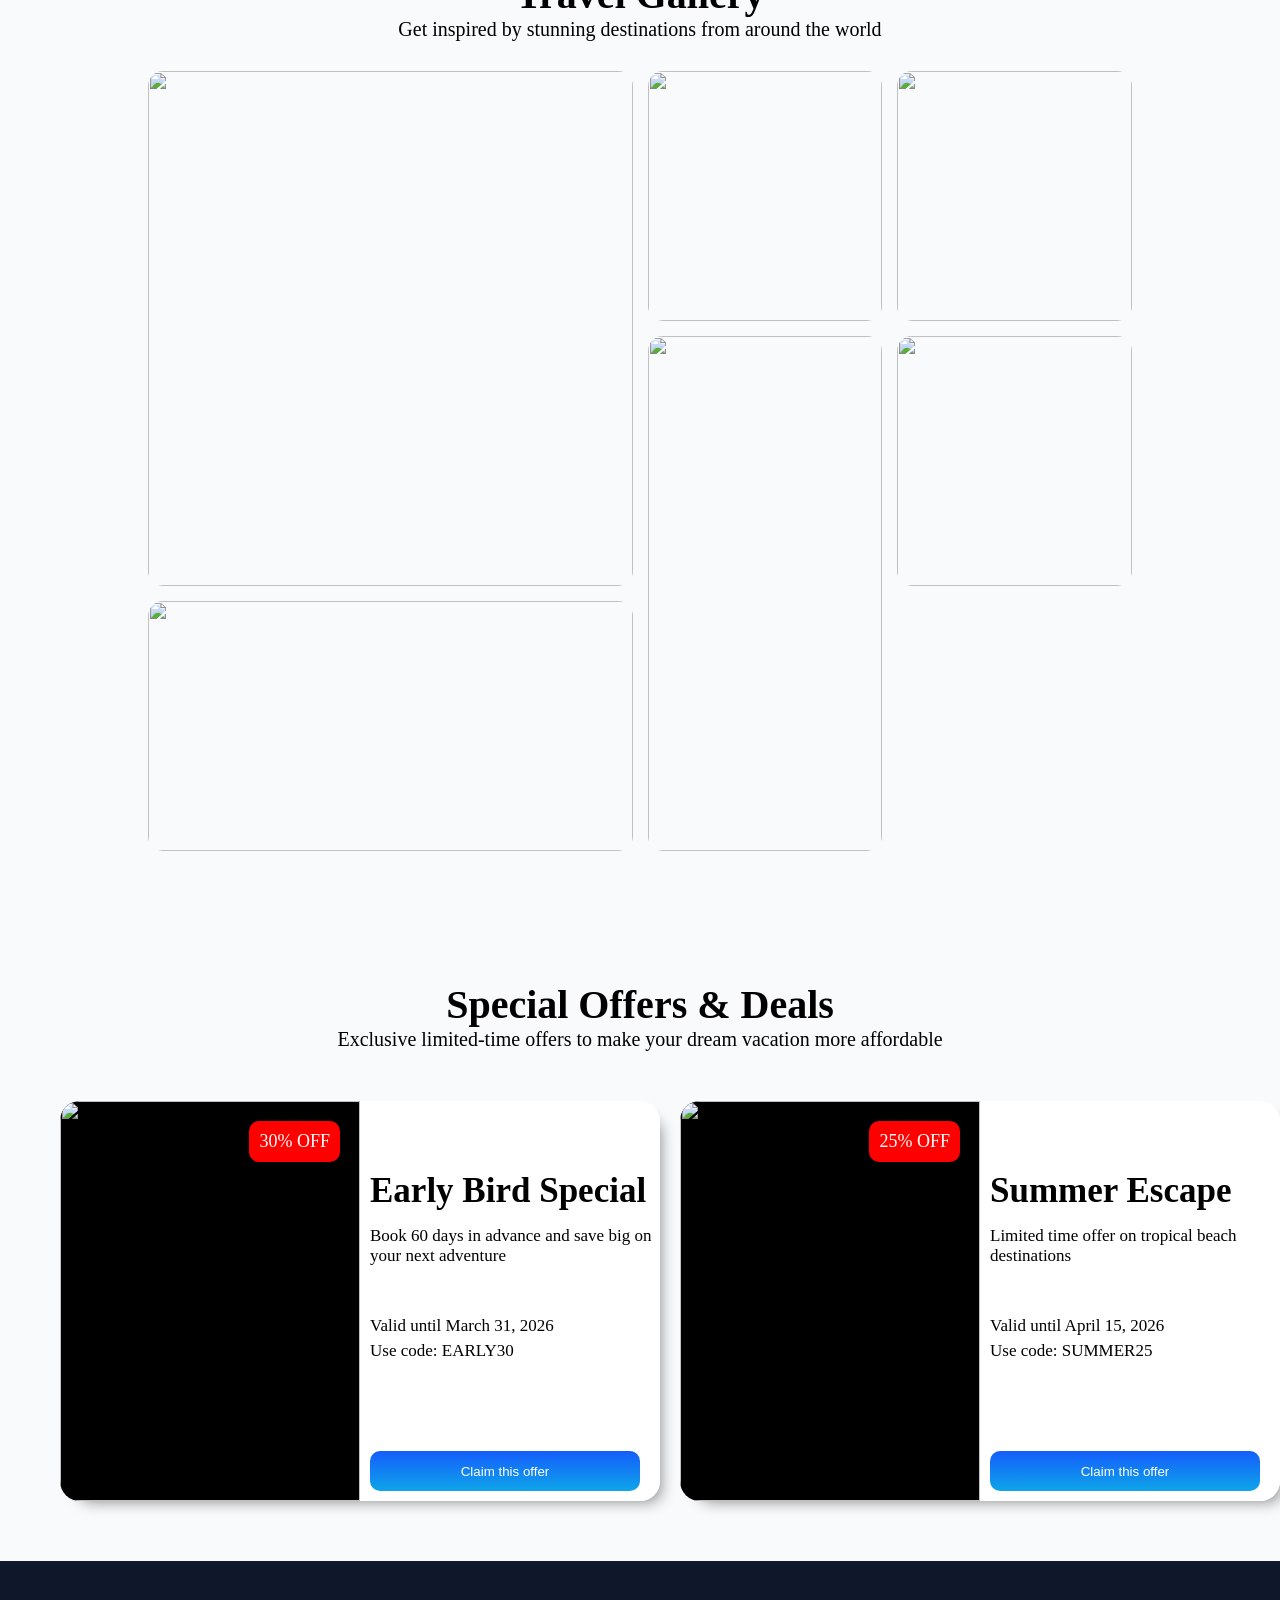
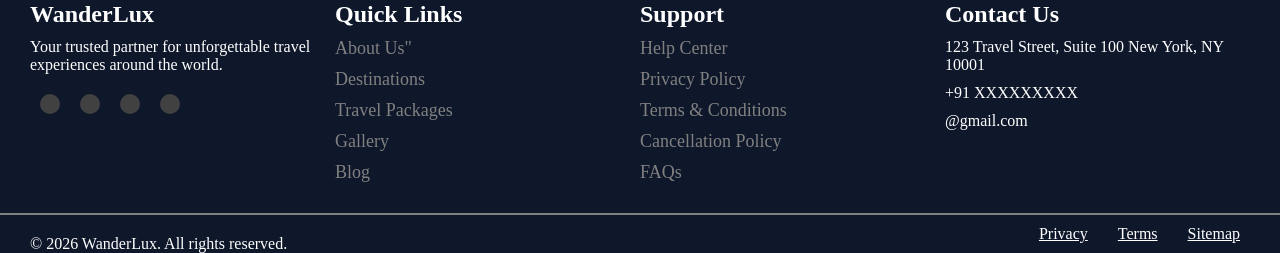
==== commit 4c35d7e5: "add data localstorage and get data for cart section" ====
--- a/index.html
+++ b/index.html
@@ -30,7 +30,7 @@
           <li><a href="#Contact">Contact</a></li>
         </ul>
 
-        <button id="BookBtn"> My Trips  <i class="fa-solid fa-route"></i></button>
+        <a href="My_Trip.html"><button id="BookBtn"> My Trips  <i class="fa-solid fa-route"></i></button></a>
        
       </nav>
     </header>
@@ -134,9 +134,7 @@
       </p>
       <div class="package-contain">
         
-        <div class="buy-box">
-          <button id="closebtn">X</button>
-        </div>
+        
         <div class="package-card">
           <h2>Weekend Getaway</h2>
           <p style="text-align: left">⭐4.7</p>
@@ -159,7 +157,9 @@
             <li><i class="fa-solid fa-check"></i>Airport transfers</li>
           </ul>
           
-           <button id="packgbtn" >Book Package</button>
+          <a href="Payment_Page.html">
+           <button>Book Package</button>
+         </a>
          
         </div>
         <!-- ---card-2-- -->
@@ -184,9 +184,9 @@
             <li><i class="fa-solid fa-check"></i>Travel insurance</li>
             <li><i class="fa-solid fa-check"></i>Airport & local transfers</li>
           </ul>
-         <a href="Payment_Page.html">
-           <button>Book Package</button>
-         </a>
+         
+           <button id="packageBtn_2">Book Package</button>
+         
           <div class="add">Most Popular</div>
         </div>
         <!-- ---card-3---- -->
@@ -412,9 +412,9 @@
       <p>Book 60 days in advance and save big on your next adventure</p>
       <p> <i class="fa-regular fa-clock"></i> Valid until March 31, 2026</p>
       <p> <i class="fa-solid fa-tag"></i> Use code: EARLY30</p>
-      <button>
-      Claim This Offer
-      </button>
+      
+           <button>Claim this offer</button>
+ 
      </div>
     </div>
     <!-- ---Card-2--- -->
@@ -429,9 +429,9 @@
       <p>Limited time offer on tropical beach destinations</p>
       <p> <i class="fa-regular fa-clock"></i>Valid until April 15, 2026</p>
       <p> <i class="fa-solid fa-tag"></i>Use code: SUMMER25</p>
-      <button>
-      Claim This Offer
-      </button>
+    
+           <button>Claim this offer</button>
+ 
      </div>
     </div>
   </div>
@@ -492,5 +492,6 @@
     </section>
   </body>
   <script type="module" src="JS/main.js"></script>
- 
+ <script src="JS/chooise-card.js"></script>
+ <script src="JS/Payment.js"></script>
 </html>
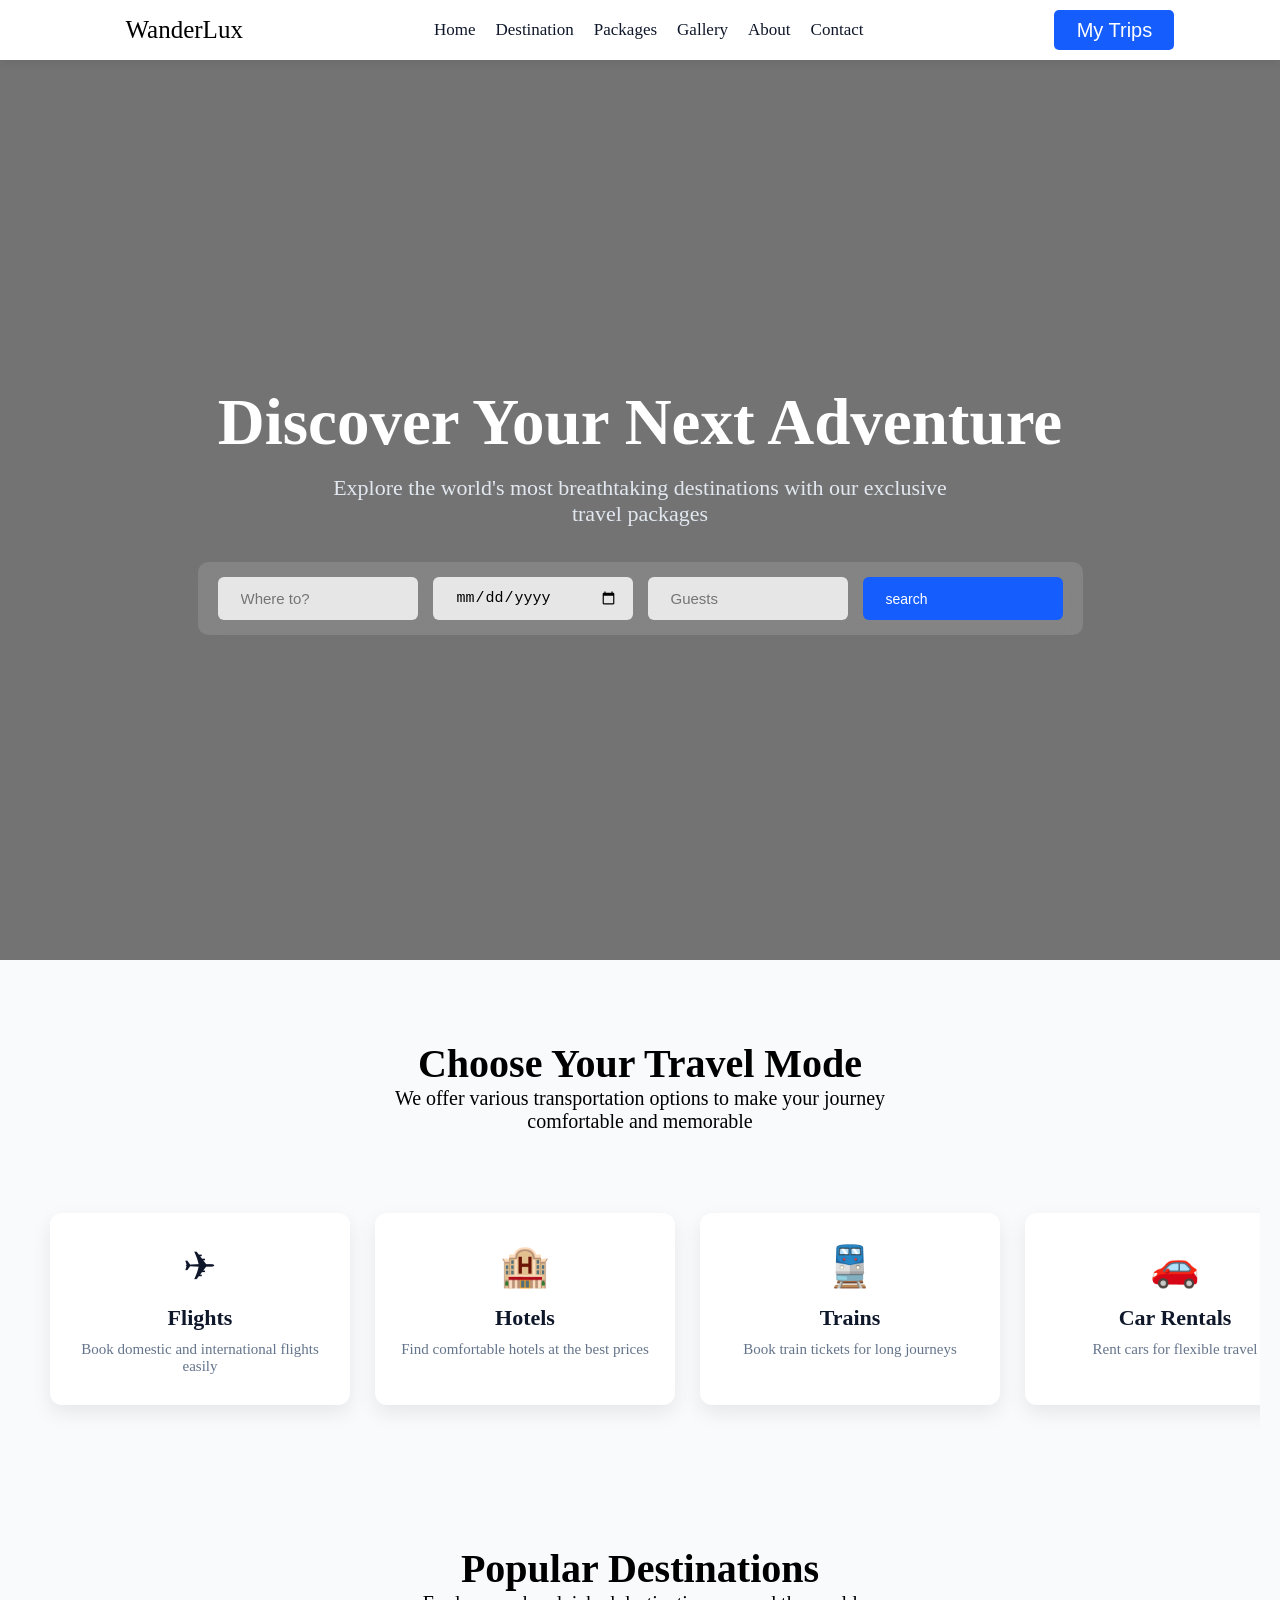
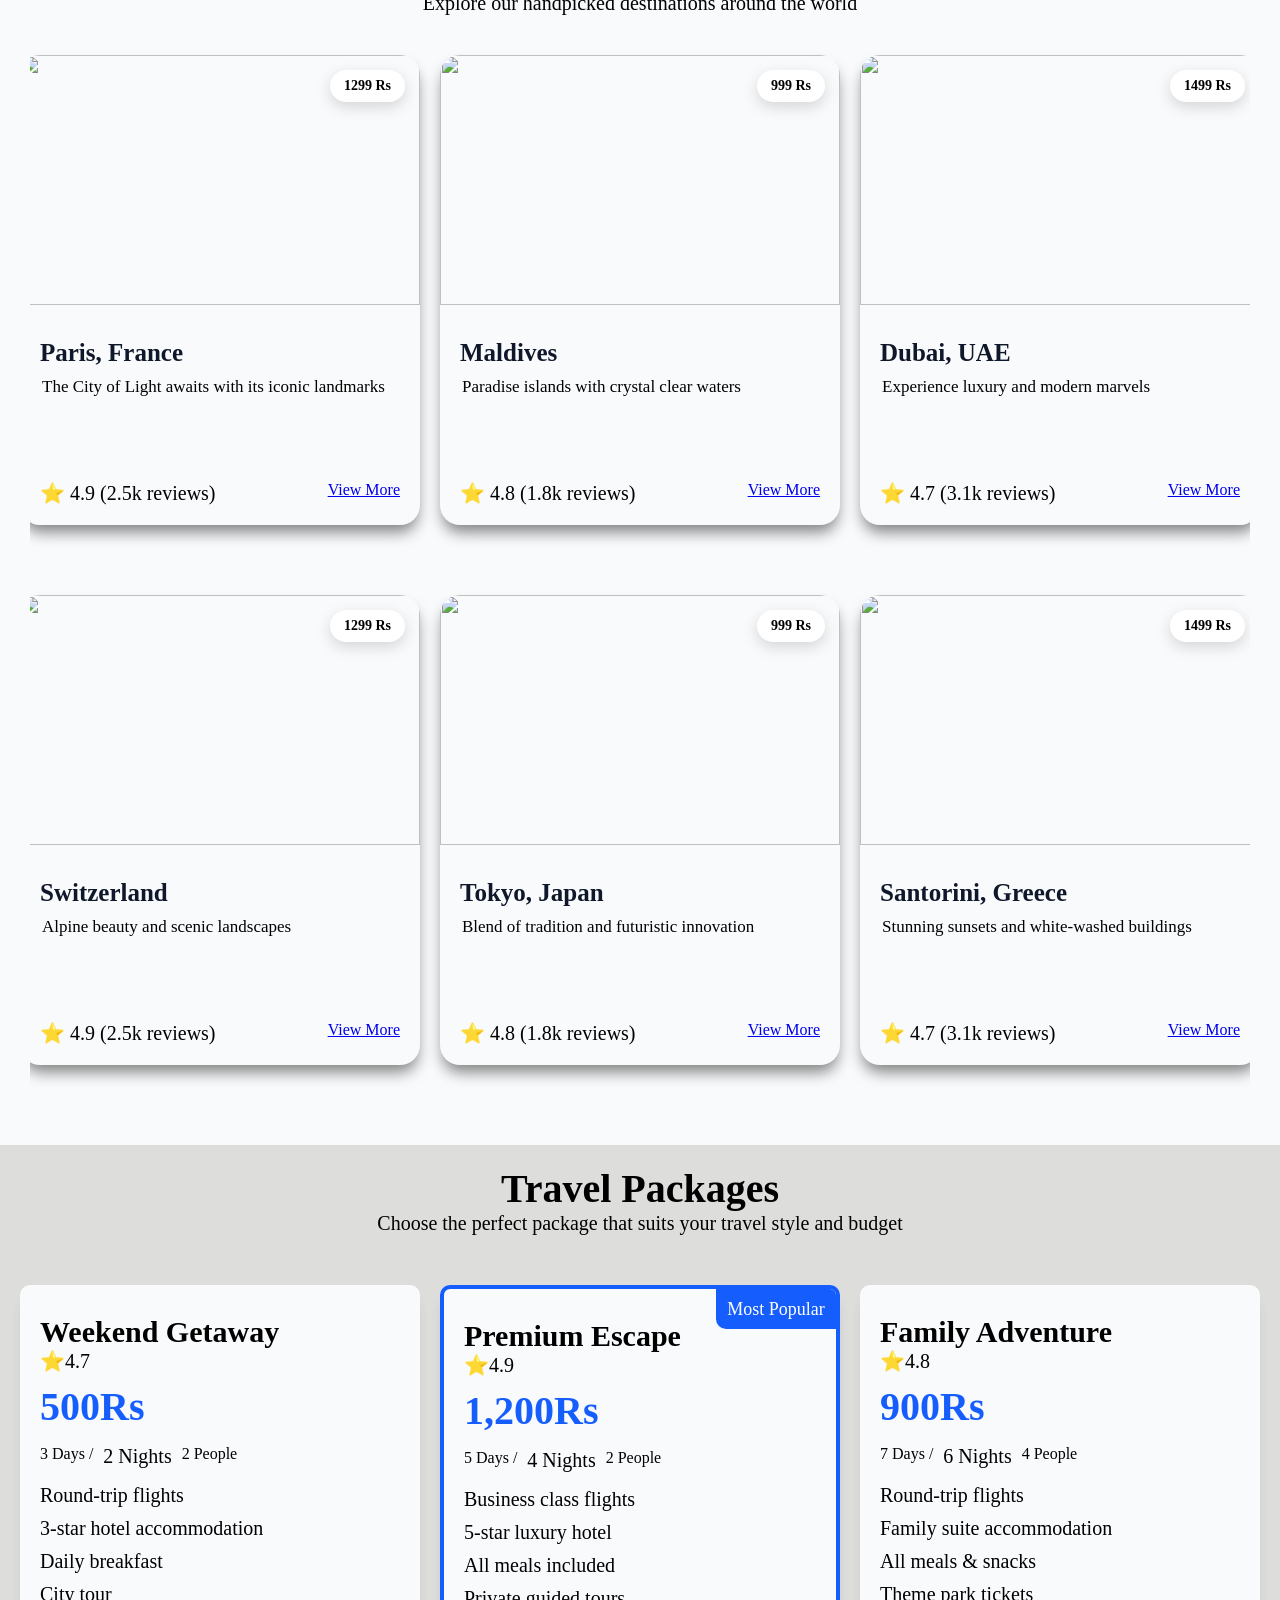
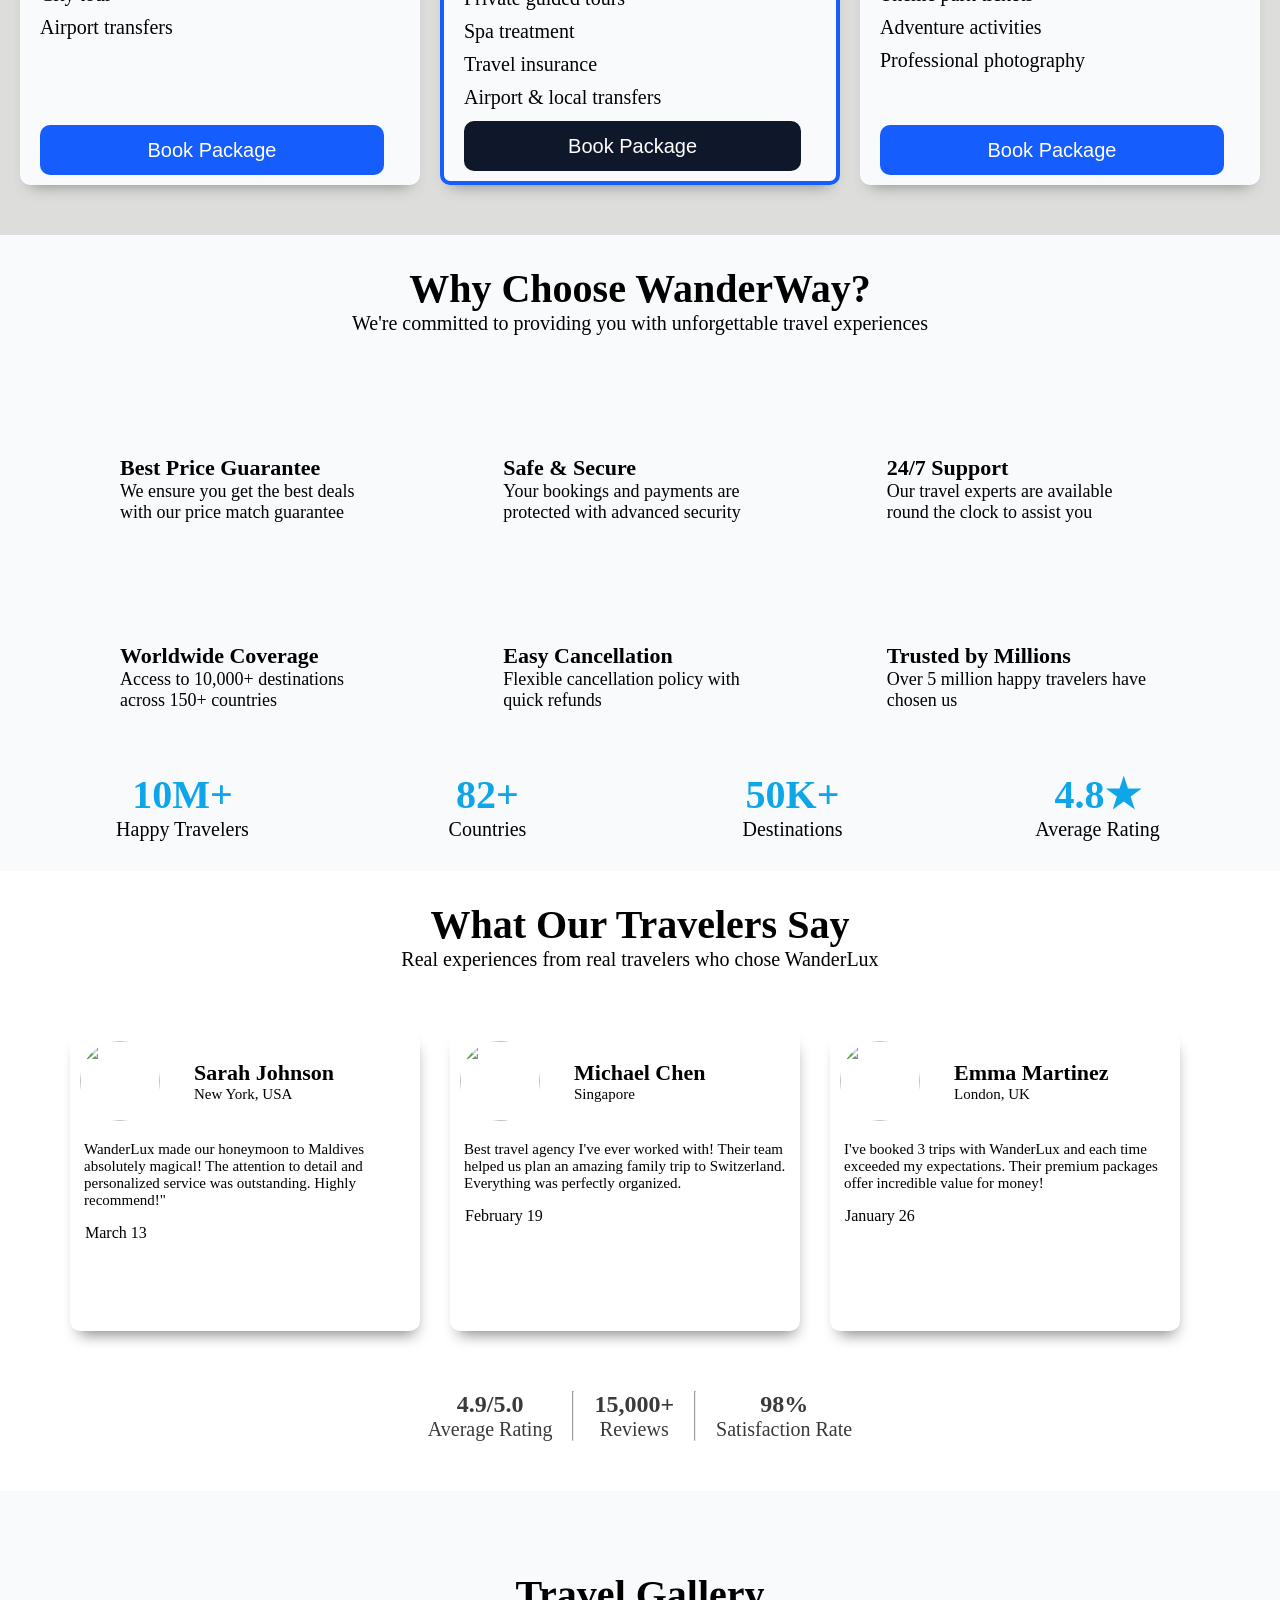
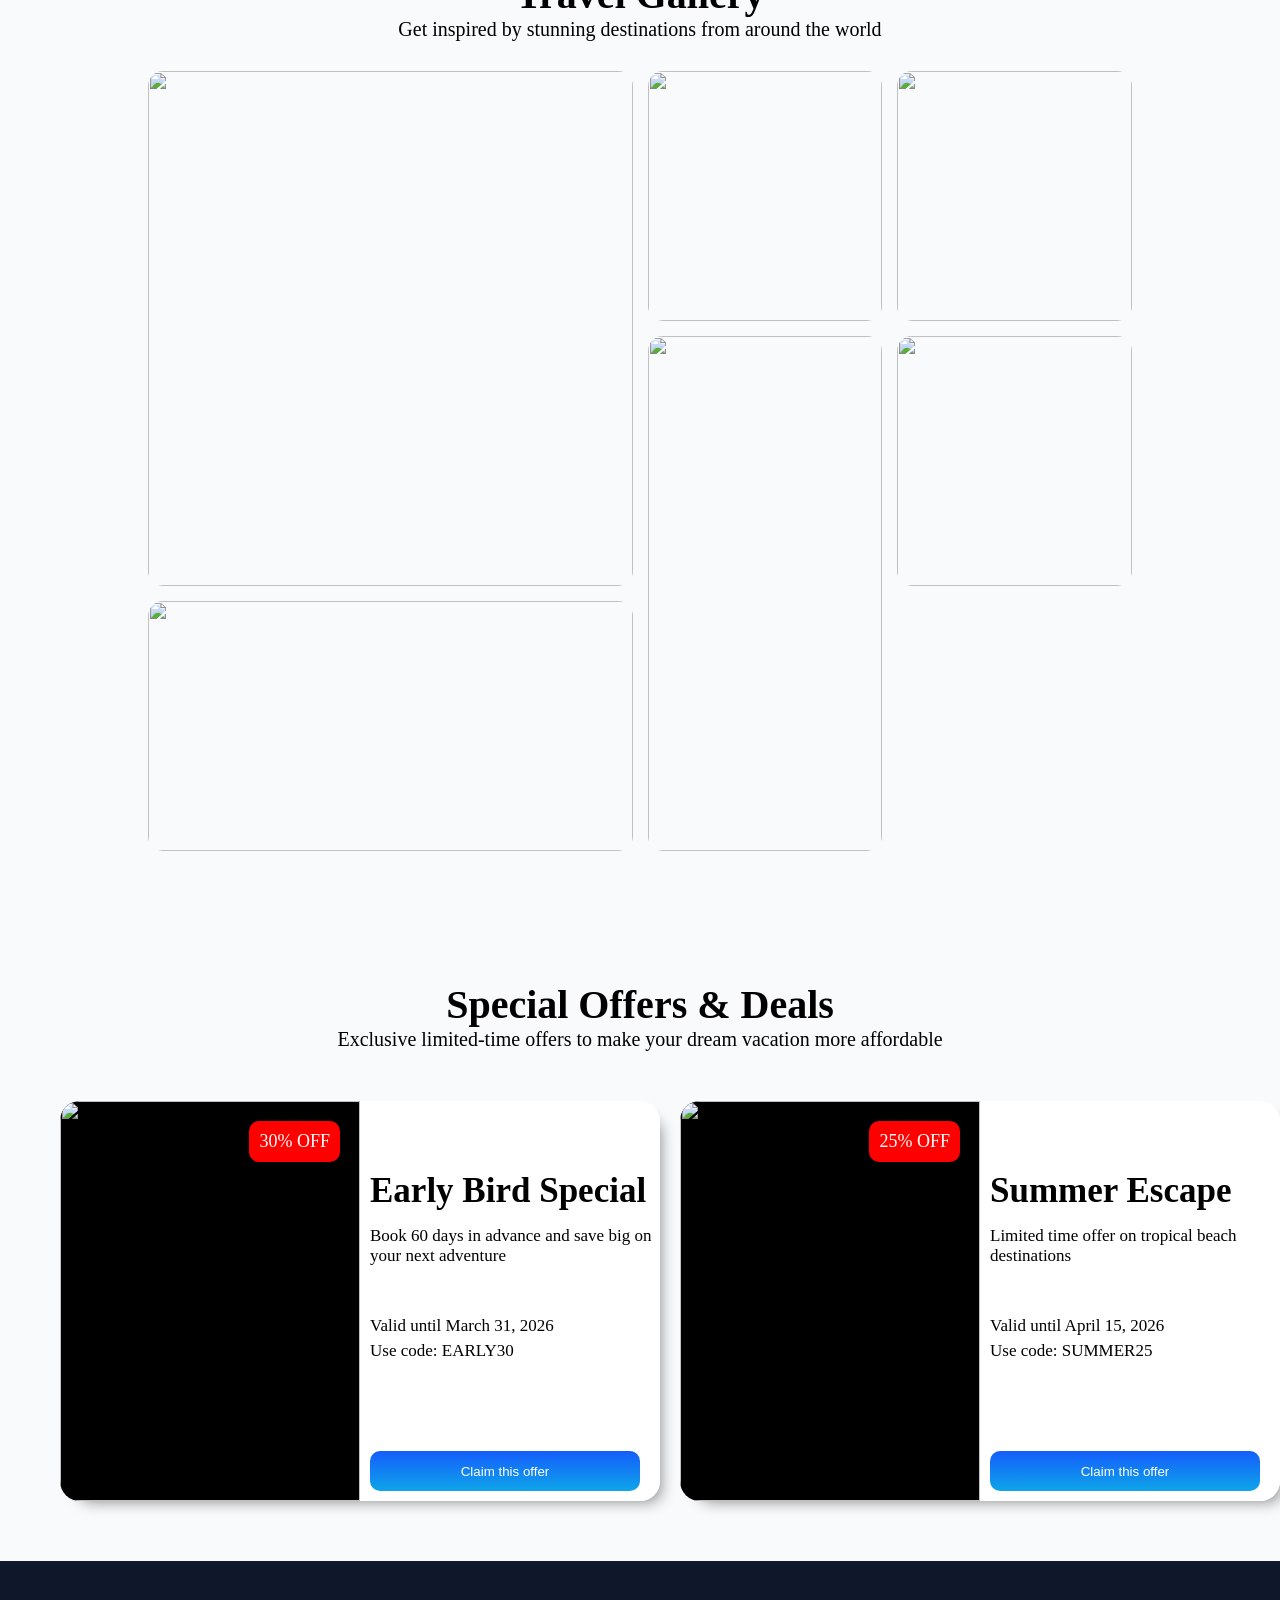
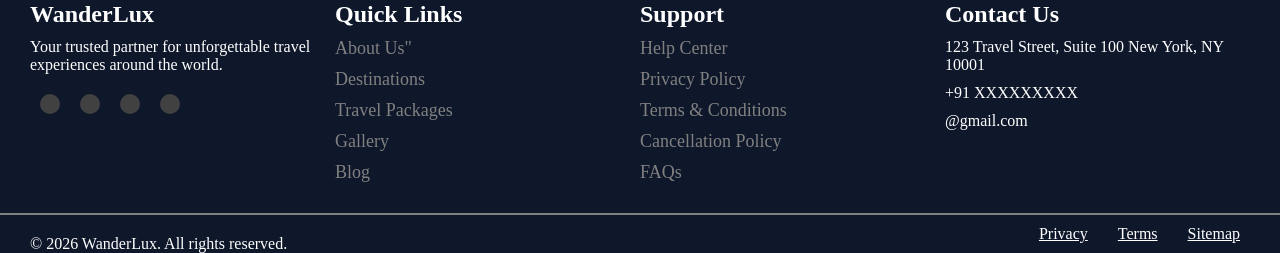
==== commit 0871f052: "initial add bottom navbar for mobile view" ====
--- a/index.html
+++ b/index.html
@@ -490,6 +490,40 @@
       </ul>
     </div>
     </section>
+
+    <!-- ==========================================
+    =========bottom navbar====================
+    ========================================== -->
+    <section class="bottm_nav_section">
+      <a href="index.html">
+        <div class="botm_nav">
+          <i class="fa-regular fa-house"></i>
+          <p>Home</p>
+        </div>
+      </a>
+
+        <a href="index.html#Destination">
+        <div class="botm_nav">
+       <i class="fa-solid fa-earth-americas"></i>
+          <p>Explore</p>
+        </div>
+      </a>
+
+        <a href="My_Trip.html">
+        <div class="botm_nav">
+        <i class="fa-solid fa-cart-shopping"></i>
+          <p>Cart</p>
+        </div>
+      </a>
+
+        <a href="#">
+        <div class="botm_nav">
+       <i class="fa-regular fa-circle-user"></i>
+          <p>User</p>
+        </div>
+      </a>
+    </section>
+
   </body>
   <script type="module" src="JS/main.js"></script>
  <script src="JS/chooise-card.js"></script>
--- a/css/style.css
+++ b/css/style.css
@@ -936,8 +936,9 @@
   }
 
   .destination-card {
-    width: 200px;
-  }
+    width: 170px;
+  }
+ 
 
   .package-contain {
     display: grid;
@@ -1078,15 +1079,35 @@
   }
 
   .destination-card h1 {
-    font-size: 20px;
+    font-size: 16px;
     text-align: left;
-    padding-left: 20px;
     color: var(--text-dark);
     margin-top: 30px;
   }
 
   .destination-card p {
-    font-size: 12px;
+    font-size: 11px;
+  }
+  .destination-card h2{
+    display: flex;
+    text-align: left;
+    align-items: center;
+    color: rgb(82, 81, 81);
+    font-size: 10px;
+    margin-top: 30px;
+  }
+  .destination-card h2 span{
+    font-size: 10px;
+ 
+  }
+ 
+  .destination-card a{
+    display:flex; 
+    font-size: 30px;
+  color: rgb(0, 0, 0);
+  text-decoration: none;
+  border-radius: 6px;
+  font-weight: bold;
   }
 
   .card-group {
@@ -1099,7 +1120,7 @@
   }
 
   .card-group a {
-    font-size: 10px;
+    font-size: 5px;
   }
 
   br {
@@ -1186,3 +1207,39 @@
 
 }
 
+.bottm_nav_section{
+  position: fixed;
+  bottom: 0;
+  left: 0;
+  right: 0;
+  display: none;
+  height: 10vh;
+  width: 100vw;
+  overflow: hidden;
+  align-items: center;
+  justify-content: space-around;
+}
+.bottm_nav_section a{
+  text-decoration: none;
+}
+.botm_nav{
+  font-size: 18px;
+  height: 40px;
+  width: 90px;
+  color: black;
+  align-items: center;
+  justify-content: center;
+  text-align: center;
+}
+.botm_nav p{
+  font-size: 14px;
+}
+ 
+
+@media (max-width: 480px) {
+  .bottm_nav_section{
+    height: 7vh;
+    display: flex;
+    background-color: white;
+  }
+}
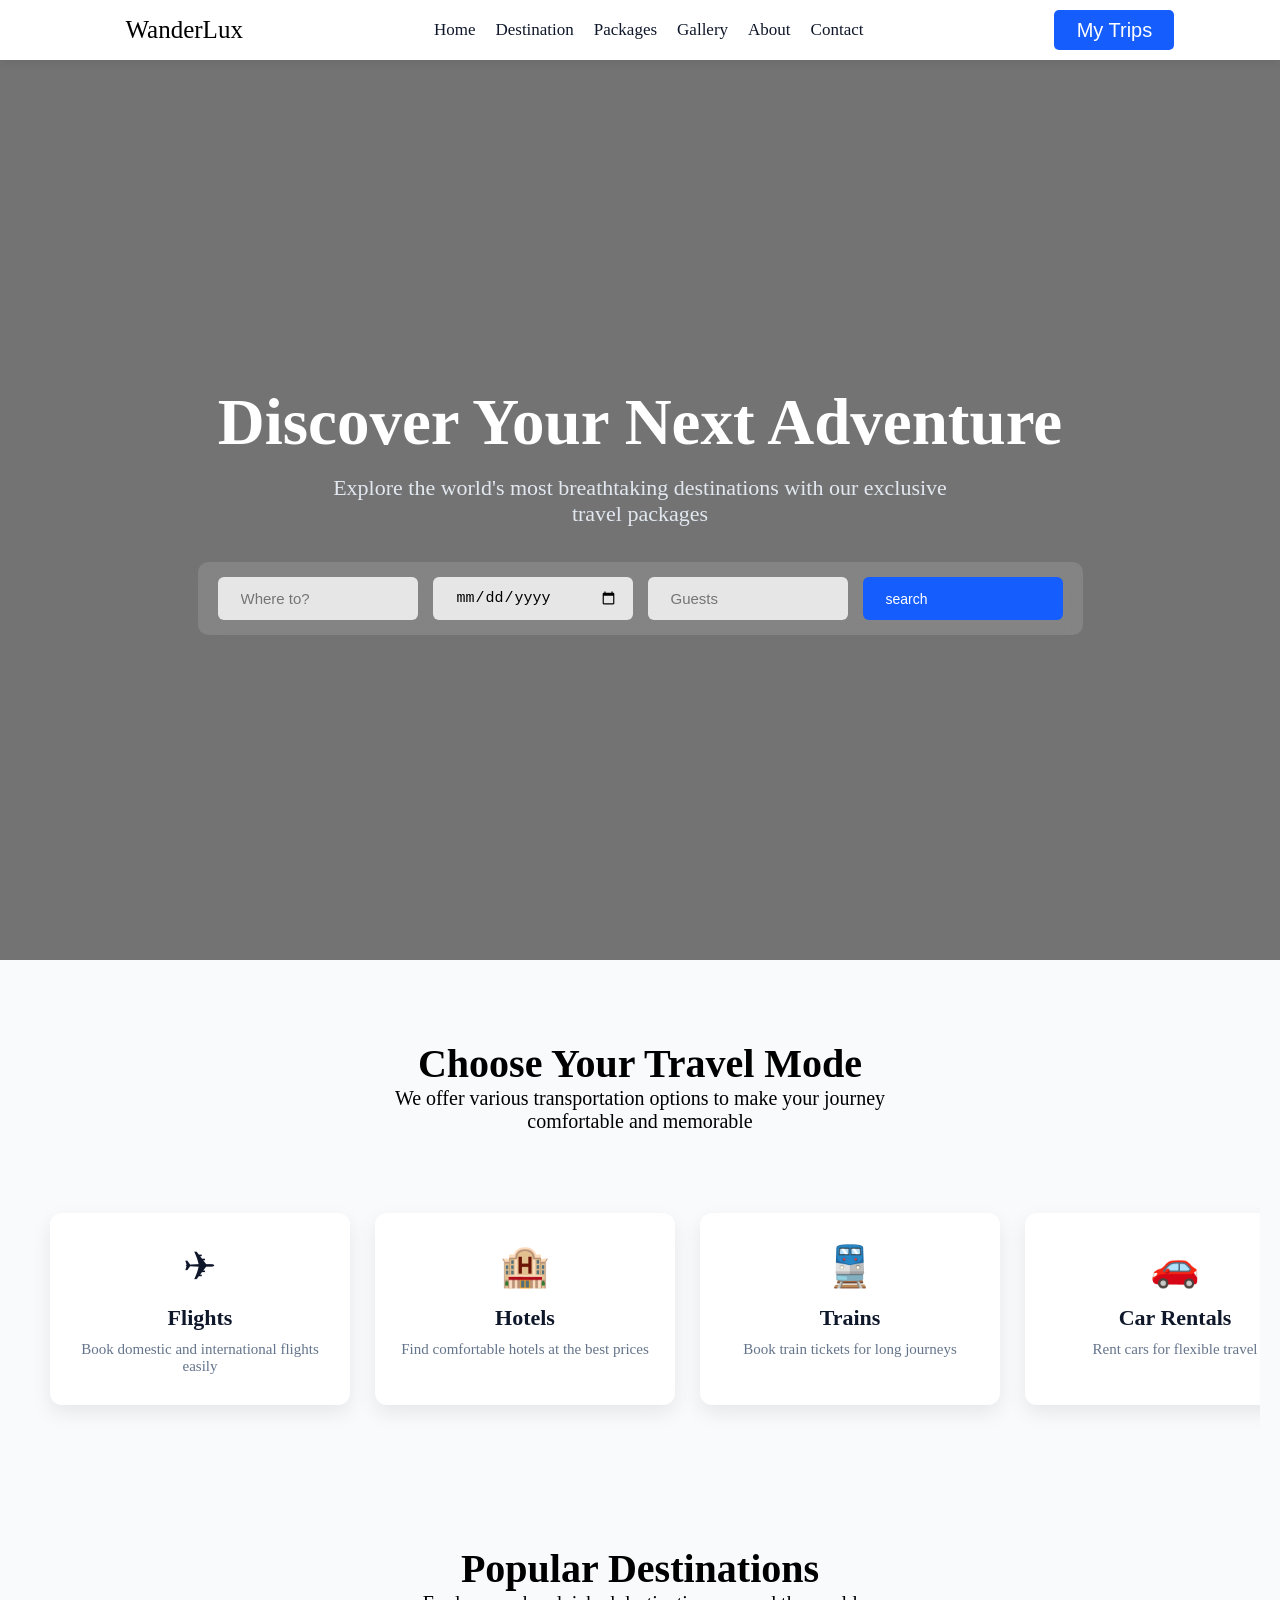
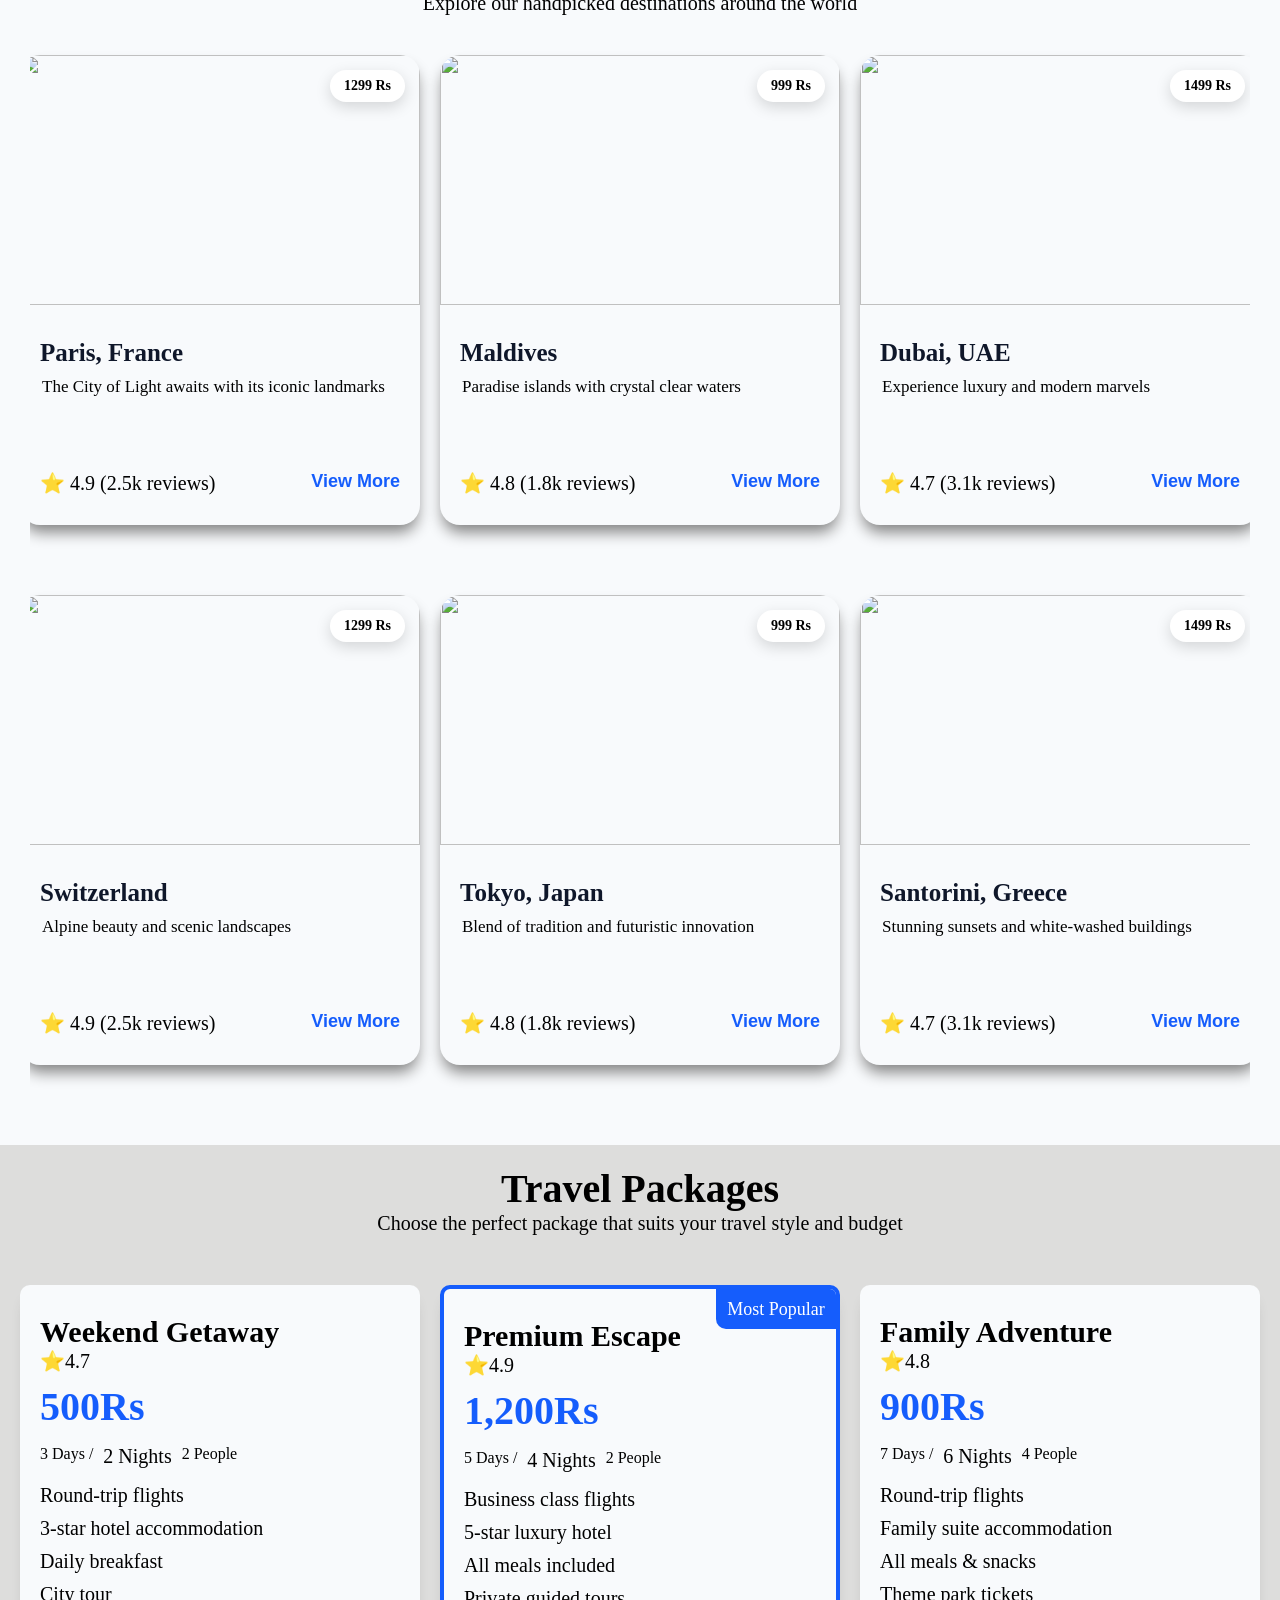
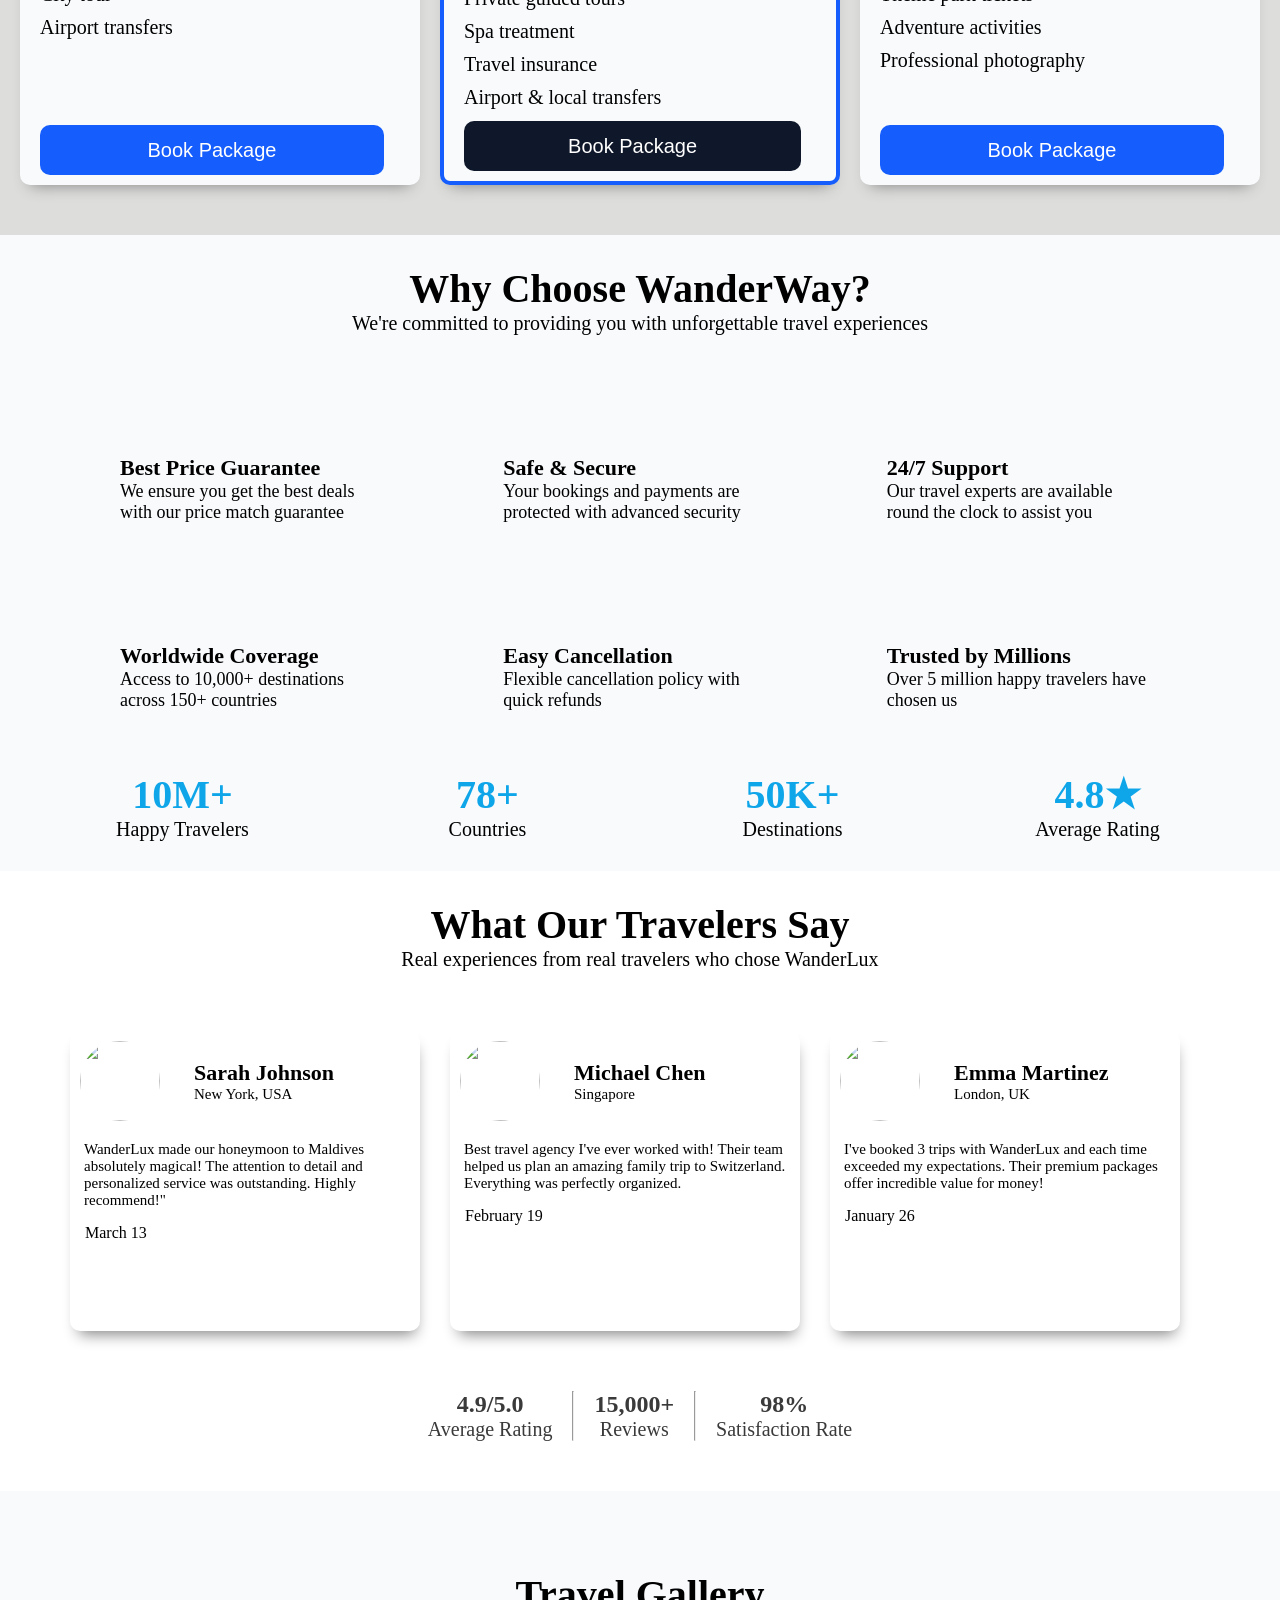
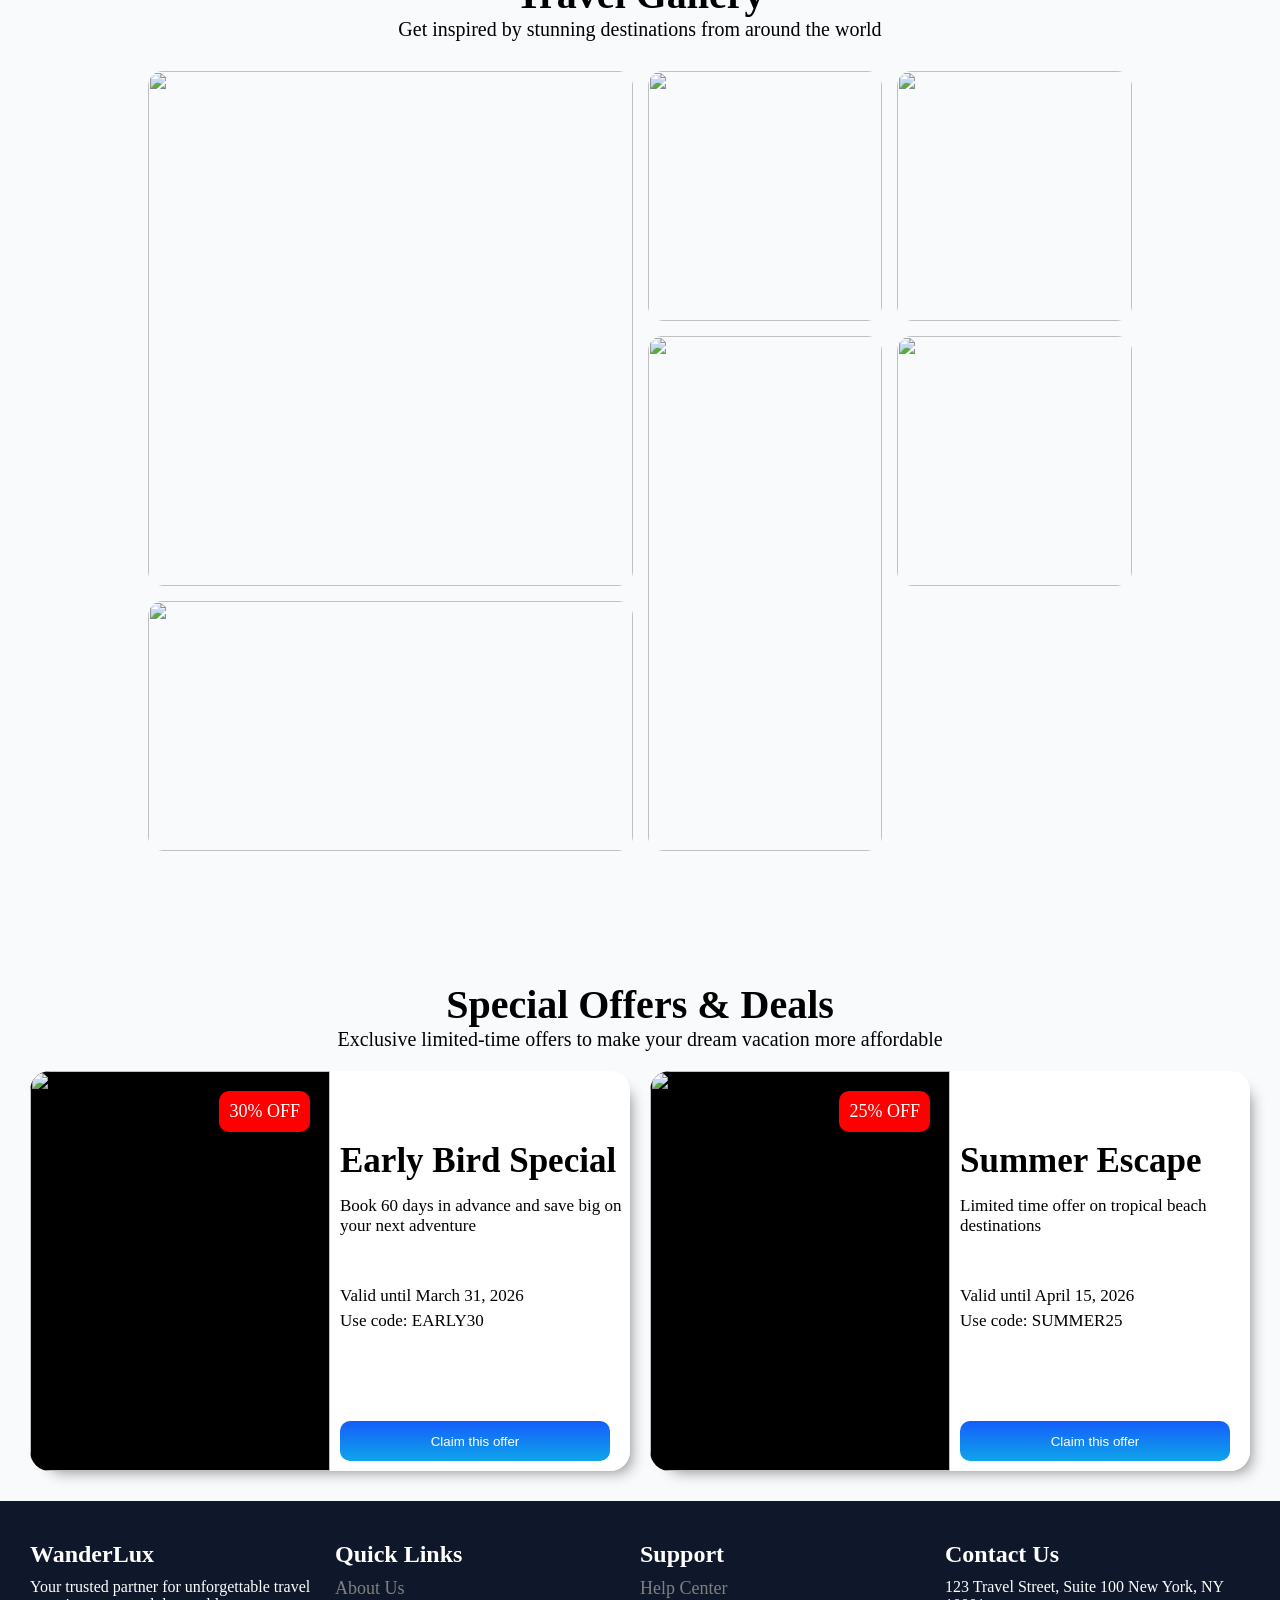
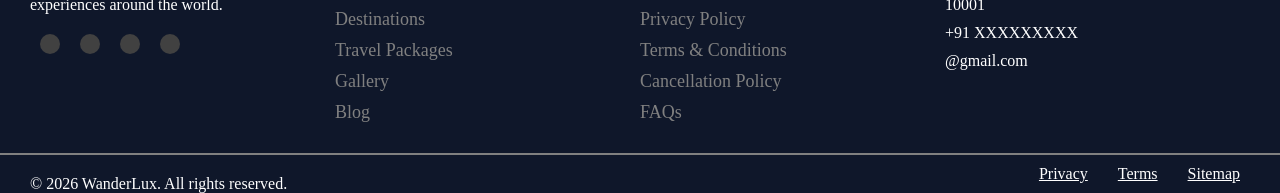
==== commit ba1f019a: "initial add user page" ====
--- a/index.html
+++ b/index.html
@@ -459,7 +459,7 @@
 
       <ul>
         <h2>Quick Links</h2>
-        <li><a href="#AboutUs">About Us"</a></li>
+        <li><a href="#AboutUs">About Us</a></li>
         <li><a href="About Us">Destinations</a></li>
         <li><a href="About Us">Travel Packages</a></li>
         <li><a href="About Us">Gallery</a></li>
--- a/css/style.css
+++ b/css/style.css
@@ -22,8 +22,7 @@
 
 body {
   background-color: var(--white);
-  width: 100%; 
- 
+  width: 100%;
 }
 
 section h1 {
@@ -44,7 +43,6 @@
   width: 100%;
   height: auto;
   overflow: hidden;
- 
 }
 
 nav {
@@ -111,11 +109,10 @@
   border-radius: 5px;
   transition: all 0.4s ease;
 }
-nav button:hover{
+nav button:hover {
   transform: scale(1.1);
 }
 
- 
 /* =======================================
 ===========.Hero-Section===============
 ======================================= */
@@ -196,7 +193,6 @@
   background-color: var(--primary-dark);
   cursor: pointer;
 }
- 
 
 .searchBtn button {
   background-color: transparent;
@@ -251,11 +247,8 @@
 }
 
 .travel-card:hover {
- 
   border: 4px solid var(--primary-dark);
 }
-
- 
 
 .card-icon {
   font-size: 40px;
@@ -361,12 +354,11 @@
 
 .card-group {
   position: absolute;
-  bottom: 0;
+  bottom: 10px;
   left: 0;
   right: 0;
   margin: 20px;
   display: flex;
-
   justify-content: space-between;
 }
 
@@ -379,7 +371,7 @@
   color: #f59e0b;
 }
 
-.card-group  button {
+.card-group button {
   background-color: transparent;
   border: none;
   text-decoration: none;
@@ -400,9 +392,9 @@
   width: 100%;
   background-color: var(--accent-color);
 }
- 
+
 .package-contain {
-    position: relative;
+  position: relative;
   margin-top: 20px;
   height: auto;
   padding: 30px;
@@ -412,7 +404,7 @@
   justify-content: center;
   transition: all 0.5s ease;
 }
-.buy-box{
+.buy-box {
   display: none;
   position: absolute;
   top: 20px;
@@ -420,11 +412,11 @@
   bottom: 10px;
   height: 80vh;
 
-  background-color:white;
+  background-color: white;
   border-radius: 10px;
   z-index: 2;
 }
-#closebtn{
+#closebtn {
   position: absolute;
   right: 10px;
   top: -5px;
@@ -452,7 +444,6 @@
 .package-card:hover {
   box-shadow: 0 10px 19px rgba(128, 128, 128, 0.459);
 }
- 
 
 .package-card h2 {
   font-size: 30px;
@@ -494,10 +485,10 @@
   color: var(--white);
   transition: all 0.2s ease;
 }
-.package-card button:hover{
- box-shadow: 10px 10px 50px -10px gray;
- background: linear-gradient(var(--primary-color),var(--primary-dark));
-cursor: pointer;
+.package-card button:hover {
+  box-shadow: 10px 10px 50px -10px gray;
+  background: linear-gradient(var(--primary-color), var(--primary-dark));
+  cursor: pointer;
 }
 
 .Card2 {
@@ -682,7 +673,6 @@
 
 .offer-contant {
   margin-top: 20px;
-  padding: 30px;
   width: 100%;
   height: auto;
   gap: 20px;
@@ -750,7 +740,7 @@
 }
 
 .tittle-side button {
-  background: linear-gradient(var(--primary-dark),var(--primary-color));
+  background: linear-gradient(var(--primary-dark), var(--primary-color));
   color: var(--text-light);
   border: none;
   width: 90%;
@@ -758,14 +748,13 @@
   text-align: center;
   position: absolute;
   bottom: 10px;
-   border-radius: 10px;
+  border-radius: 10px;
   left: 10px;
   transition: all 0.3s ease;
   cursor: pointer;
 }
-.tittle-side button:hover{
-
- background: linear-gradient(120deg,rgb(16, 16, 66),rgb(31, 83, 253),blue);
+.tittle-side button:hover {
+  background: linear-gradient(120deg, rgb(16, 16, 66), rgb(31, 83, 253), blue);
 }
 
 /* ===================================================
@@ -874,17 +863,10 @@
 }
 
 @media (max-width: 768px) {
-
+  nav {
+    width: 100vw;
+  }
   .nav-links {
-    position: absolute;
-    top: 70px;
-    left: 0;
-    width: 100%;
-    background: white;
-    flex-direction: column;
-    align-items: center;
-    gap: 20px;
-    padding: 20px;
     display: none;
   }
 
@@ -893,7 +875,22 @@
     font-size: 14px;
     border-radius: 12px;
   }
-
+  .Offer-section {
+    padding: 30px;
+    width: 100%;
+    height: auto;
+    background-color: var(--section-bg);
+  }
+
+  .offer-card {
+    width: 350px;
+    height: 400px;
+    display: flex;
+    border-radius: 20px;
+    overflow: hidden;
+    box-shadow: 10px 10px 15px -10px gray;
+    cursor: pointer;
+  }
   /* ---------hero-section------ */
   .Hero-Section {
     margin-top: 10px;
@@ -920,6 +917,13 @@
     padding: 2px;
   }
 
+  .destination-card {
+    height: 860px;
+  }
+  .destination-card button {
+    width: 96%;
+    margin-top: 20px;
+  }
   .travel-card-contain {
     height: auto;
     width: 100%;
@@ -929,17 +933,53 @@
   }
 
   .destination-contain {
+    height: auto;
     width: 100%;
     display: grid;
     grid-template-columns: repeat(2, 1fr);
     gap: 5px;
   }
+  .destination-card h1 i {
+    font-size: 14px;
+  }
 
   .destination-card {
     width: 170px;
   }
- 
-
+  .destination-card h1 {
+    padding-left: 10px;
+  }
+  .card-group {
+    display: inline-block;
+    width: 100%;
+    height: 60px;
+    justify-content: center;
+    align-items: center;
+  }
+
+  .card-group h2 {
+    font-size: 10px;
+    font-weight: 300;
+  }
+
+  .card-group h2 i {
+    color: #f59e0b;
+  }
+
+  .card-group button {
+    padding: 5px;
+    font-size: 10px;
+    margin-bottom: 30px;
+    width: 70%;
+    color: white;
+    justify-content: center;
+    align-items: center;
+    background: linear-gradient(145deg, rgba(24, 24, 75, 0.904), blue);
+  }
+  .rupees {
+    padding: 2px 4px;
+    font-size: 10px;
+  }
   .package-contain {
     display: grid;
     grid-template-columns: repeat(1, 1fr);
@@ -994,9 +1034,9 @@
   }
 
   .footer ul {
- display: none;
-  }
-  .footer p{
+    display: none;
+  }
+  .footer p {
     text-align: center;
     width: 100%;
   }
@@ -1051,7 +1091,6 @@
   }
 }
 
-
 @media (max-width: 500px) {
   .hero-content h1 {
     font-size: 34px;
@@ -1069,7 +1108,7 @@
     margin-top: 20px;
     margin-bottom: 30px;
     min-width: 120px;
-    height: 290px;
+    height: 280px;
     border-radius: 0px;
   }
 
@@ -1082,13 +1121,12 @@
     font-size: 16px;
     text-align: left;
     color: var(--text-dark);
-    margin-top: 30px;
-  }
-
+    margin-top: 10px;
+  }
   .destination-card p {
     font-size: 11px;
   }
-  .destination-card h2{
+  .destination-card h2 {
     display: flex;
     text-align: left;
     align-items: center;
@@ -1096,122 +1134,95 @@
     font-size: 10px;
     margin-top: 30px;
   }
-  .destination-card h2 span{
+  .destination-card h2 span {
     font-size: 10px;
- 
-  }
- 
-  .destination-card a{
-    display:flex; 
-    font-size: 30px;
-  color: rgb(0, 0, 0);
-  text-decoration: none;
-  border-radius: 6px;
-  font-weight: bold;
-  }
-
-  .card-group {
-    align-items: center;
-  }
-
-  .card-group h2 {
-    font-size: 11px;
-    font-weight: 300;
-  }
-
-  .card-group a {
-    font-size: 5px;
-  }
-
+  }
   br {
     display: none;
   }
-}
-
-
-
-
-.travel-gallery{
-padding:80px 10%;
-background:var(--section-bg);
-}
-.gallery-grid{
+  .Offer-section{
+    display: none;
+  }
+  .offer-card{
+    width: 310px;
+  }
+}
+
+.travel-gallery {
+  padding: 80px 10%;
+  background: var(--section-bg);
+}
+.gallery-grid {
   margin-top: 10px;
   padding: 20px;
-display:grid;
-grid-template-columns:repeat(4,1fr);
-grid-auto-rows:250px;
-gap:15px;
-}
- 
-
-.gallery-item{
-overflow:hidden;
-border-radius:15px;
-position:relative;
-cursor:pointer;
-}
-
-.gallery-item img{
-width:100%;
-height:100%;
-object-fit:cover;
-transition:transform 0.6s ease;
-}
-
- 
-
-.gallery-item:hover img{
-transform:scale(1.1);
-}
-
- 
-.large{
-grid-column:span 2;
-grid-row:span 2;
-}
-
-.tall{
-grid-row:span 2;
-}
-
-.wide{
-grid-column:span 2;
-}
-@media (max-width:900px){
-
-.gallery-grid{
-grid-template-columns:repeat(2,1fr);
-grid-auto-rows:200px;
-}
-
-.large,
-.wide{
-grid-column:span 2;
-}
-
-}
-
-@media (max-width:500px){
-
-.gallery-grid{
-grid-template-columns:1fr;
-}
-
-.large,
-.tall,
-.wide{
-grid-column:span 1;
-grid-row:span 1;
-}
-
-}
-
-.bottm_nav_section{
+  display: grid;
+  grid-template-columns: repeat(4, 1fr);
+  grid-auto-rows: 250px;
+  gap: 15px;
+}
+
+.gallery-item {
+  overflow: hidden;
+  border-radius: 15px;
+  position: relative;
+  cursor: pointer;
+}
+
+.gallery-item img {
+  width: 100%;
+  height: 100%;
+  object-fit: cover;
+  transition: transform 0.6s ease;
+}
+
+.gallery-item:hover img {
+  transform: scale(1.1);
+}
+
+.large {
+  grid-column: span 2;
+  grid-row: span 2;
+}
+
+.tall {
+  grid-row: span 2;
+}
+
+.wide {
+  grid-column: span 2;
+}
+@media (max-width: 900px) {
+  .gallery-grid {
+    grid-template-columns: repeat(2, 1fr);
+    grid-auto-rows: 200px;
+  }
+
+  .large,
+  .wide {
+    grid-column: span 2;
+  }
+}
+
+@media (max-width: 500px) {
+  .gallery-grid {
+    grid-template-columns: 1fr;
+  }
+
+  .large,
+  .tall,
+  .wide {
+    grid-column: span 1;
+    grid-row: span 1;
+  }
+}
+
+.bottm_nav_section {
   position: fixed;
   bottom: 0;
   left: 0;
   right: 0;
+
+
   display: none;
   height: 10vh;
   width: 100vw;
@@ -1219,27 +1230,29 @@
   align-items: center;
   justify-content: space-around;
 }
-.bottm_nav_section a{
+.bottm_nav_section a {
   text-decoration: none;
 }
-.botm_nav{
+.botm_nav {
   font-size: 18px;
   height: 40px;
-  width: 90px;
+  width: 60px;
   color: black;
   align-items: center;
   justify-content: center;
   text-align: center;
 }
-.botm_nav p{
+.botm_nav p {
   font-size: 14px;
 }
- 
 
 @media (max-width: 480px) {
-  .bottm_nav_section{
+  
+  .bottm_nav_section {
+    overflow-x: hidden;
+    width: 100vw;
     height: 7vh;
     display: flex;
-    background-color: white;
-  }
-}+    background-color: rgb(255, 255, 255);
+  }
+}
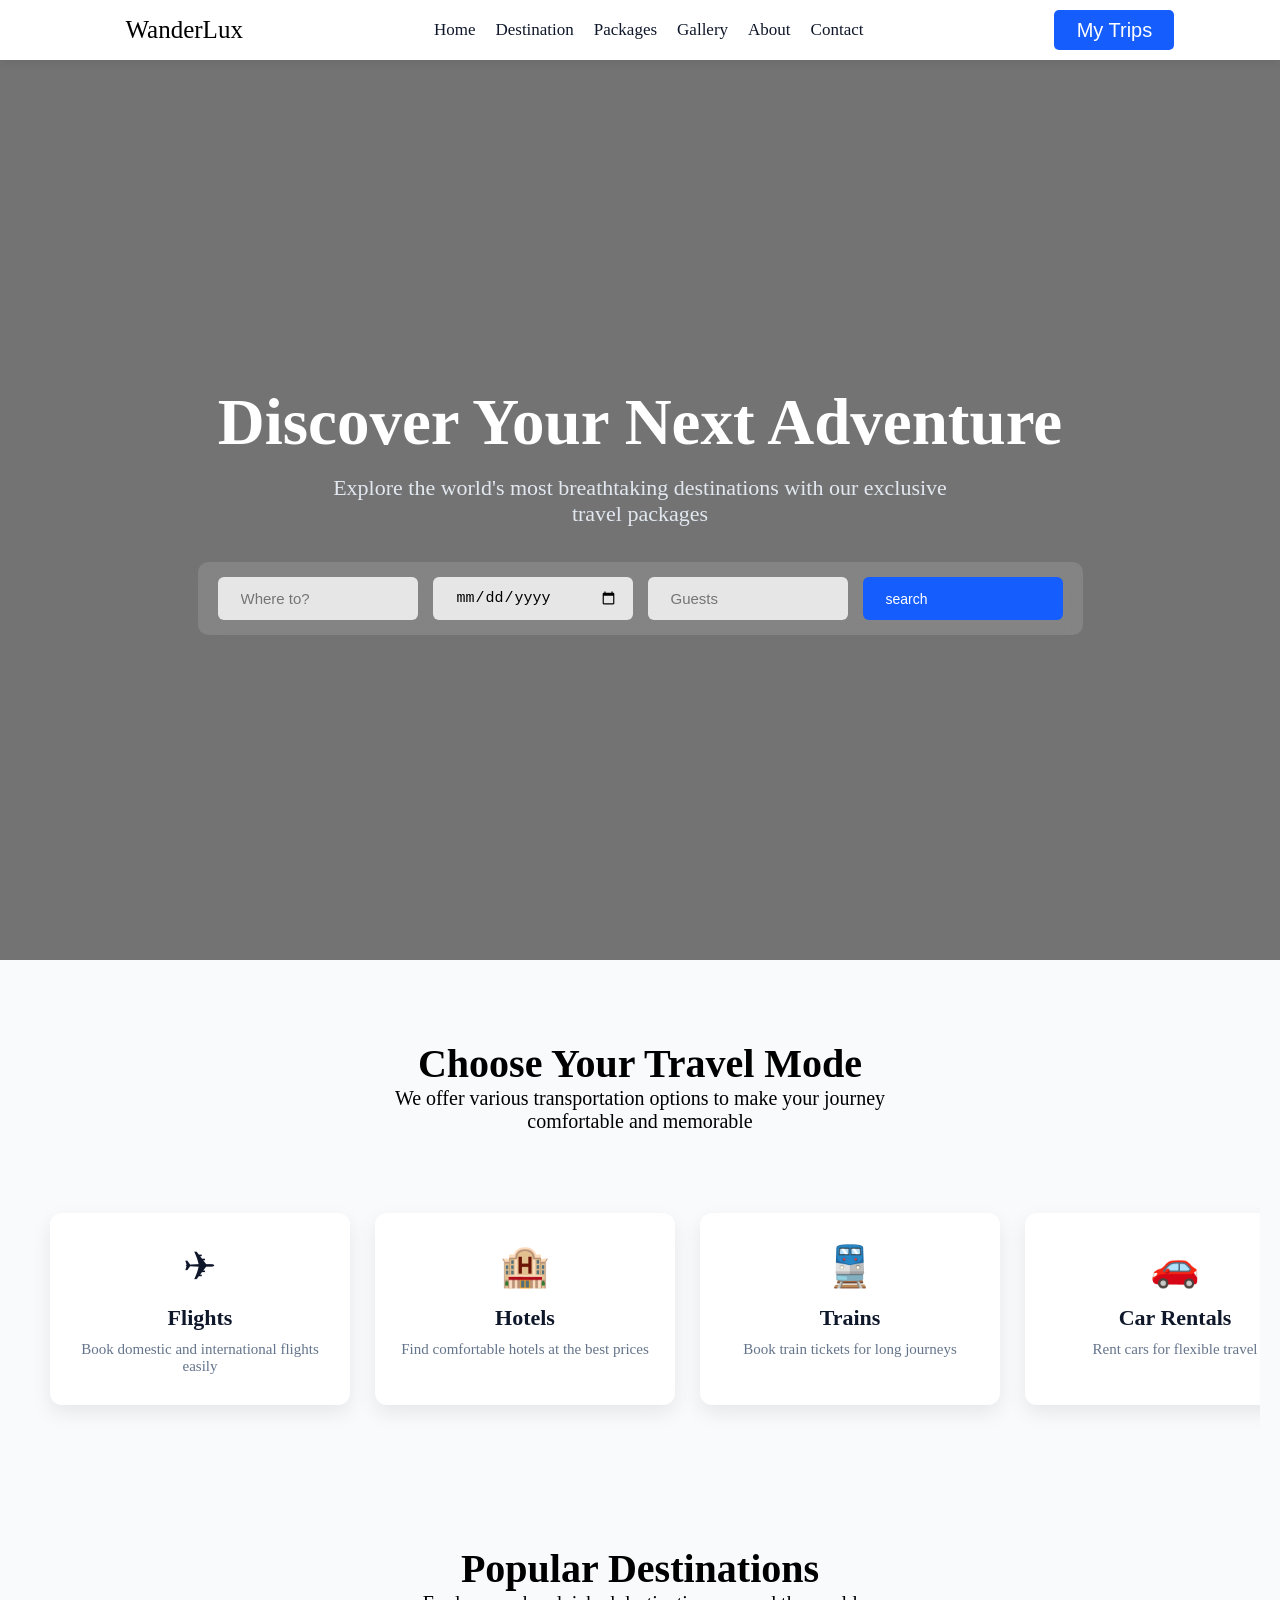
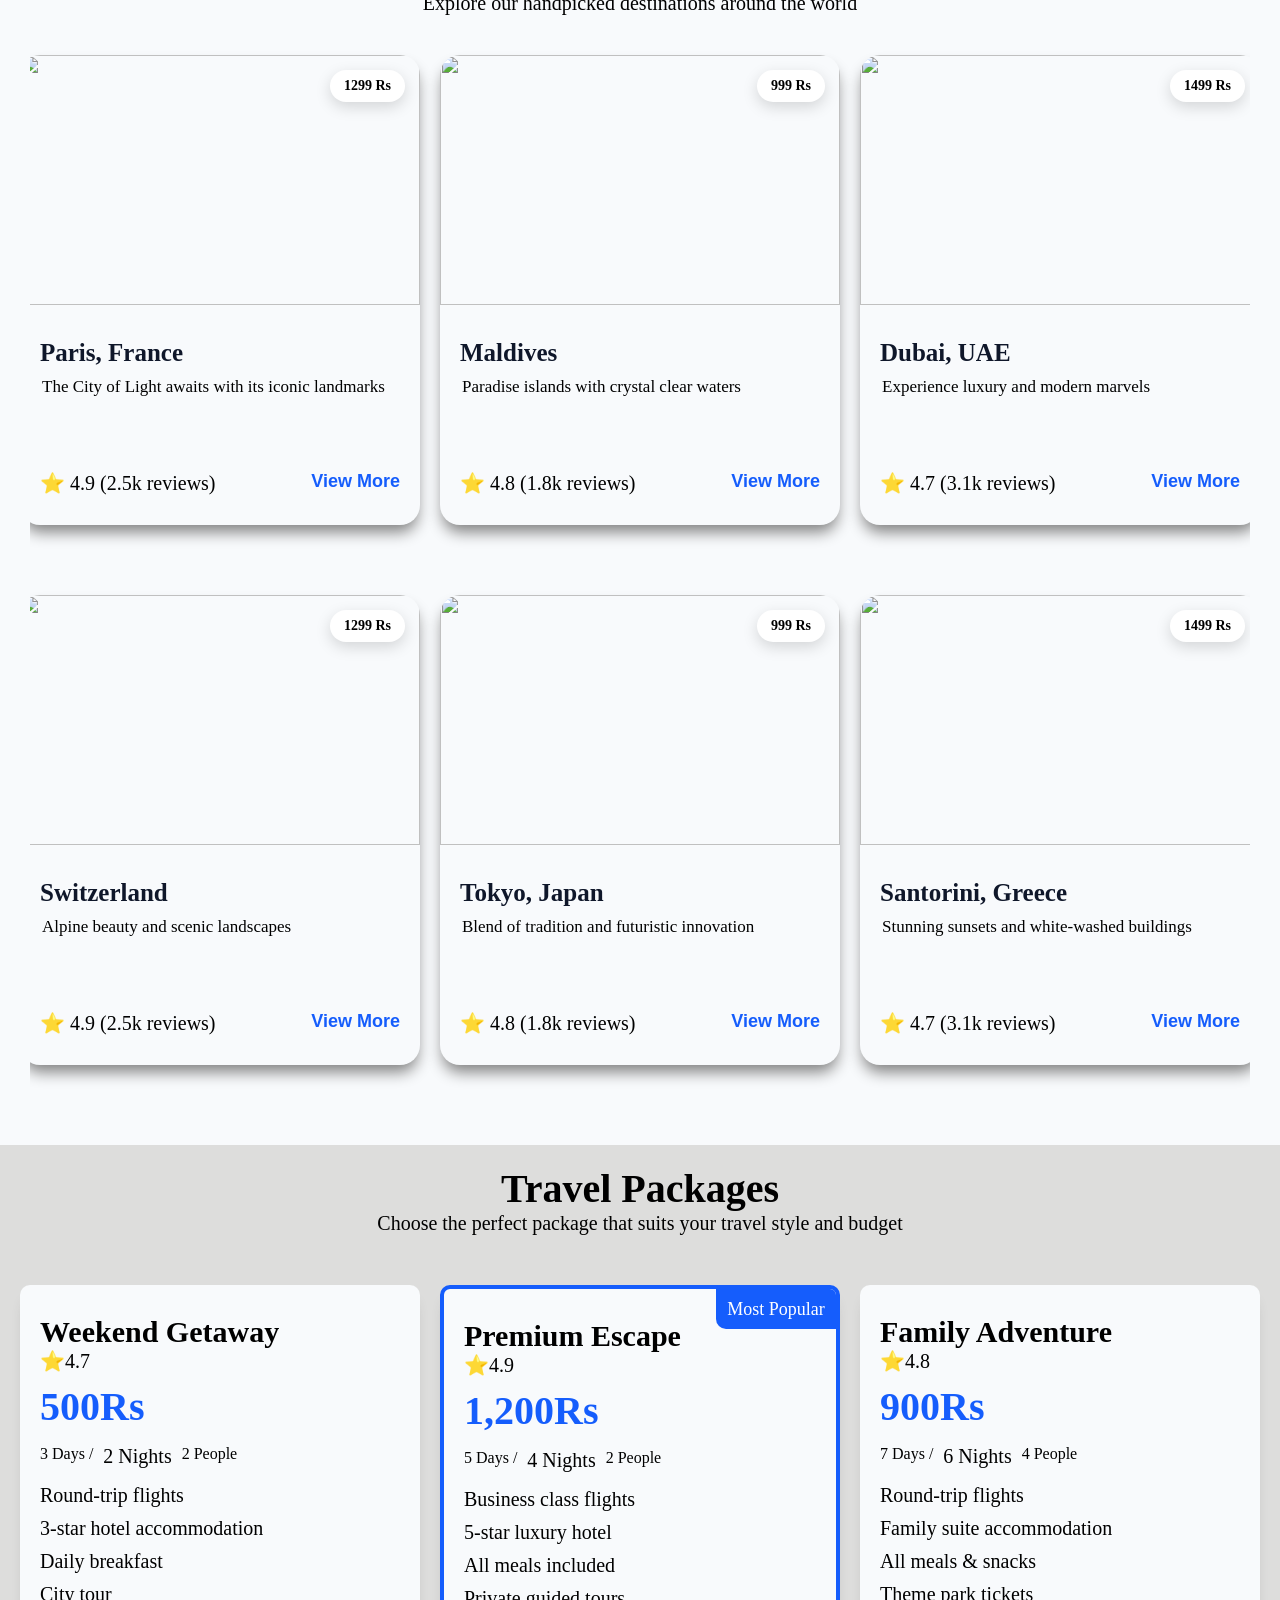
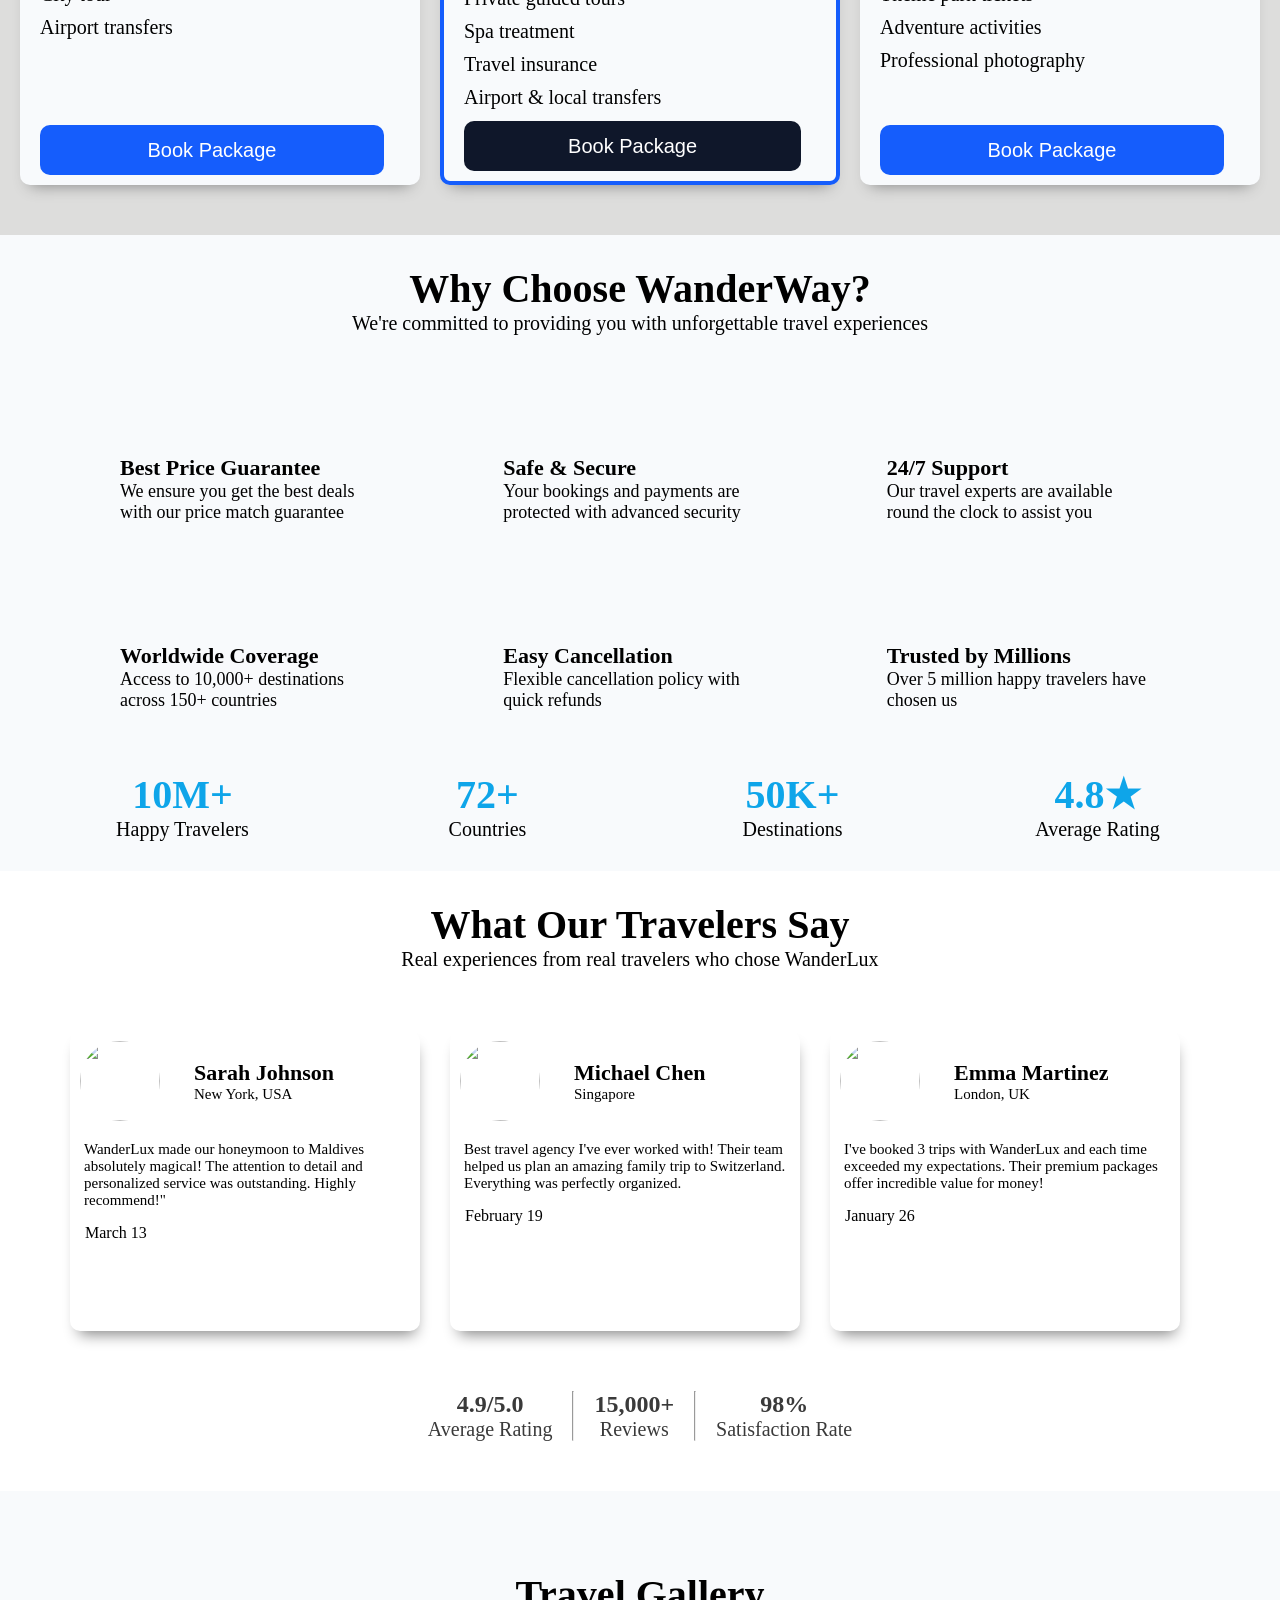
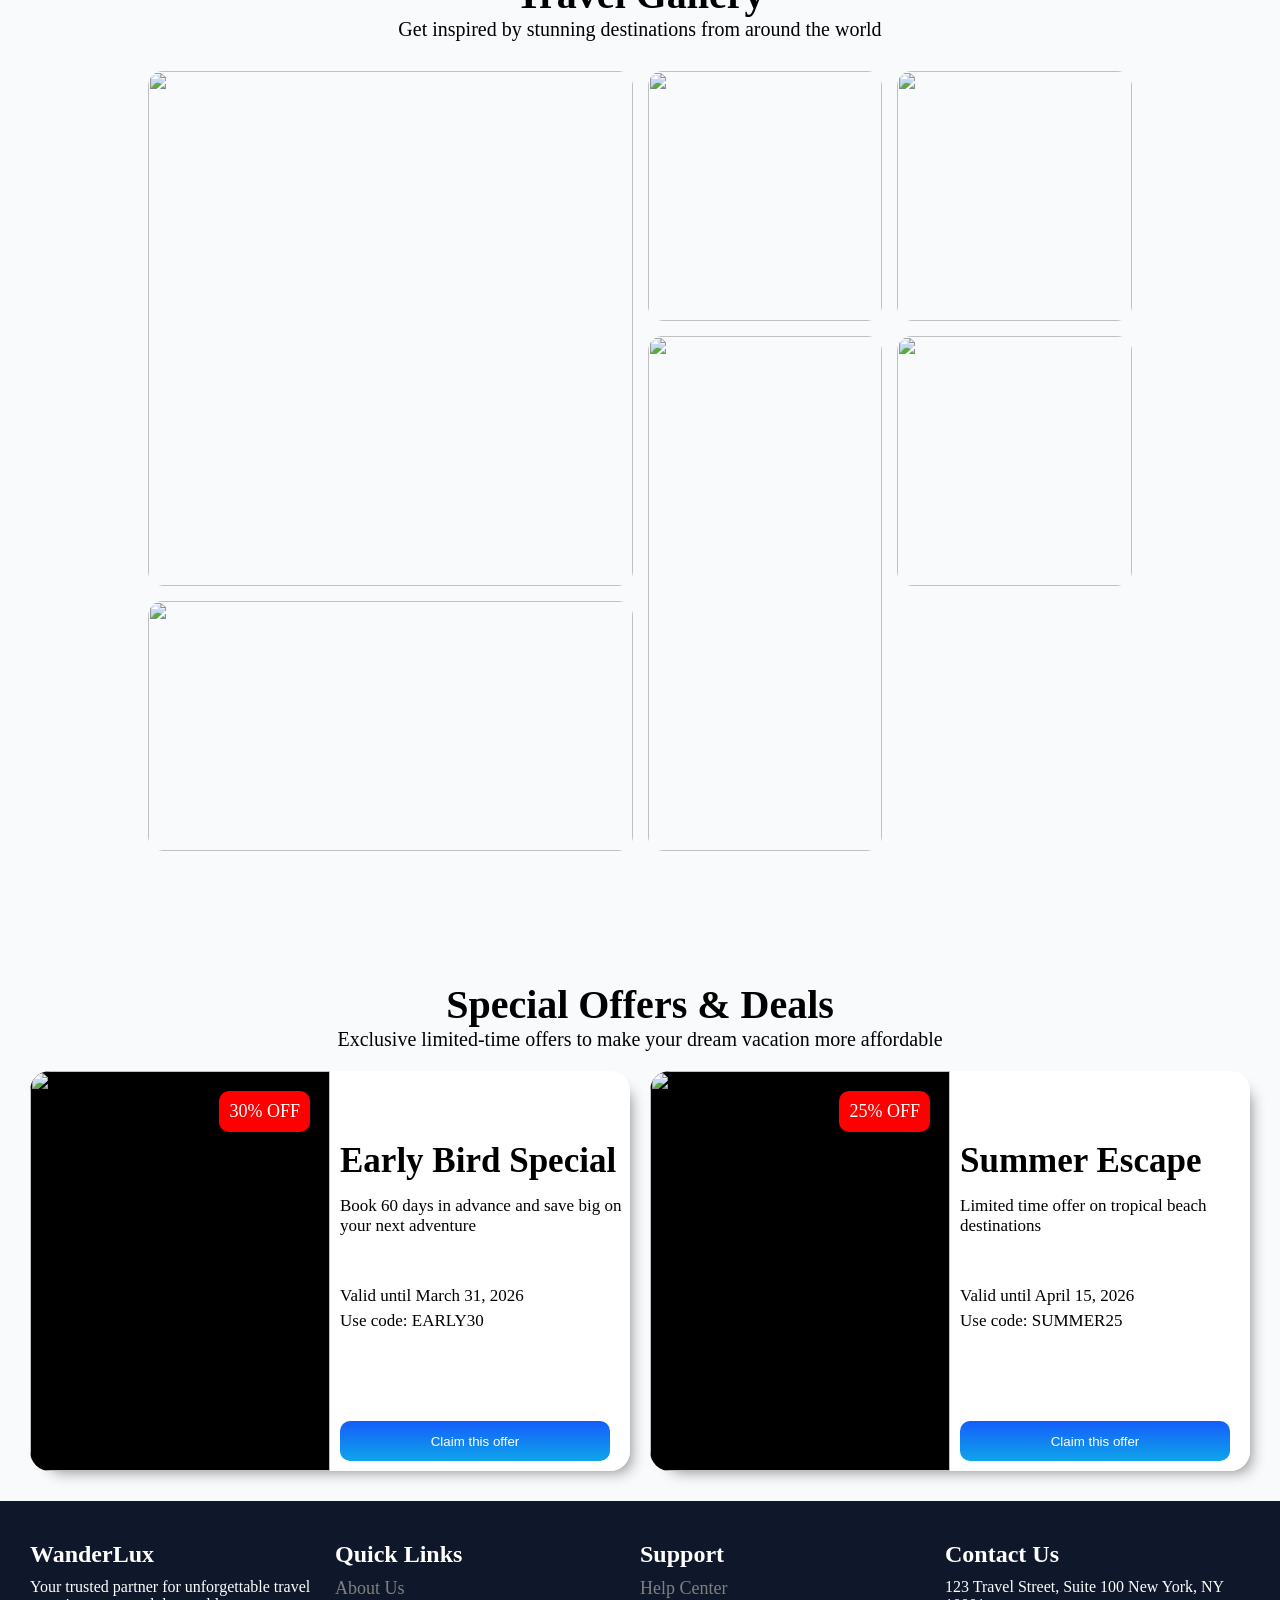
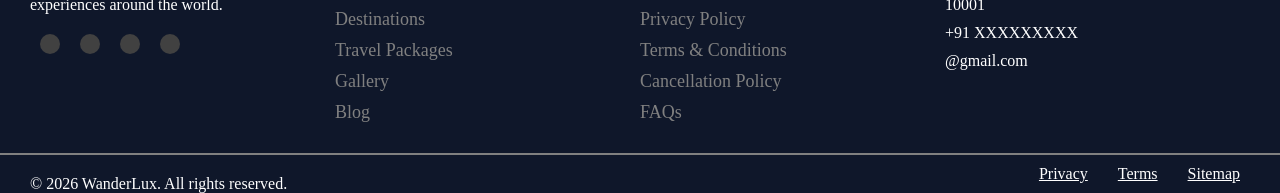
==== commit a6bb6ea3: "initial update login ui" ====
--- a/index.html
+++ b/index.html
@@ -516,7 +516,7 @@
         </div>
       </a>
 
-        <a href="#">
+        <a href="login_page.html">
         <div class="botm_nav">
        <i class="fa-regular fa-circle-user"></i>
           <p>User</p>
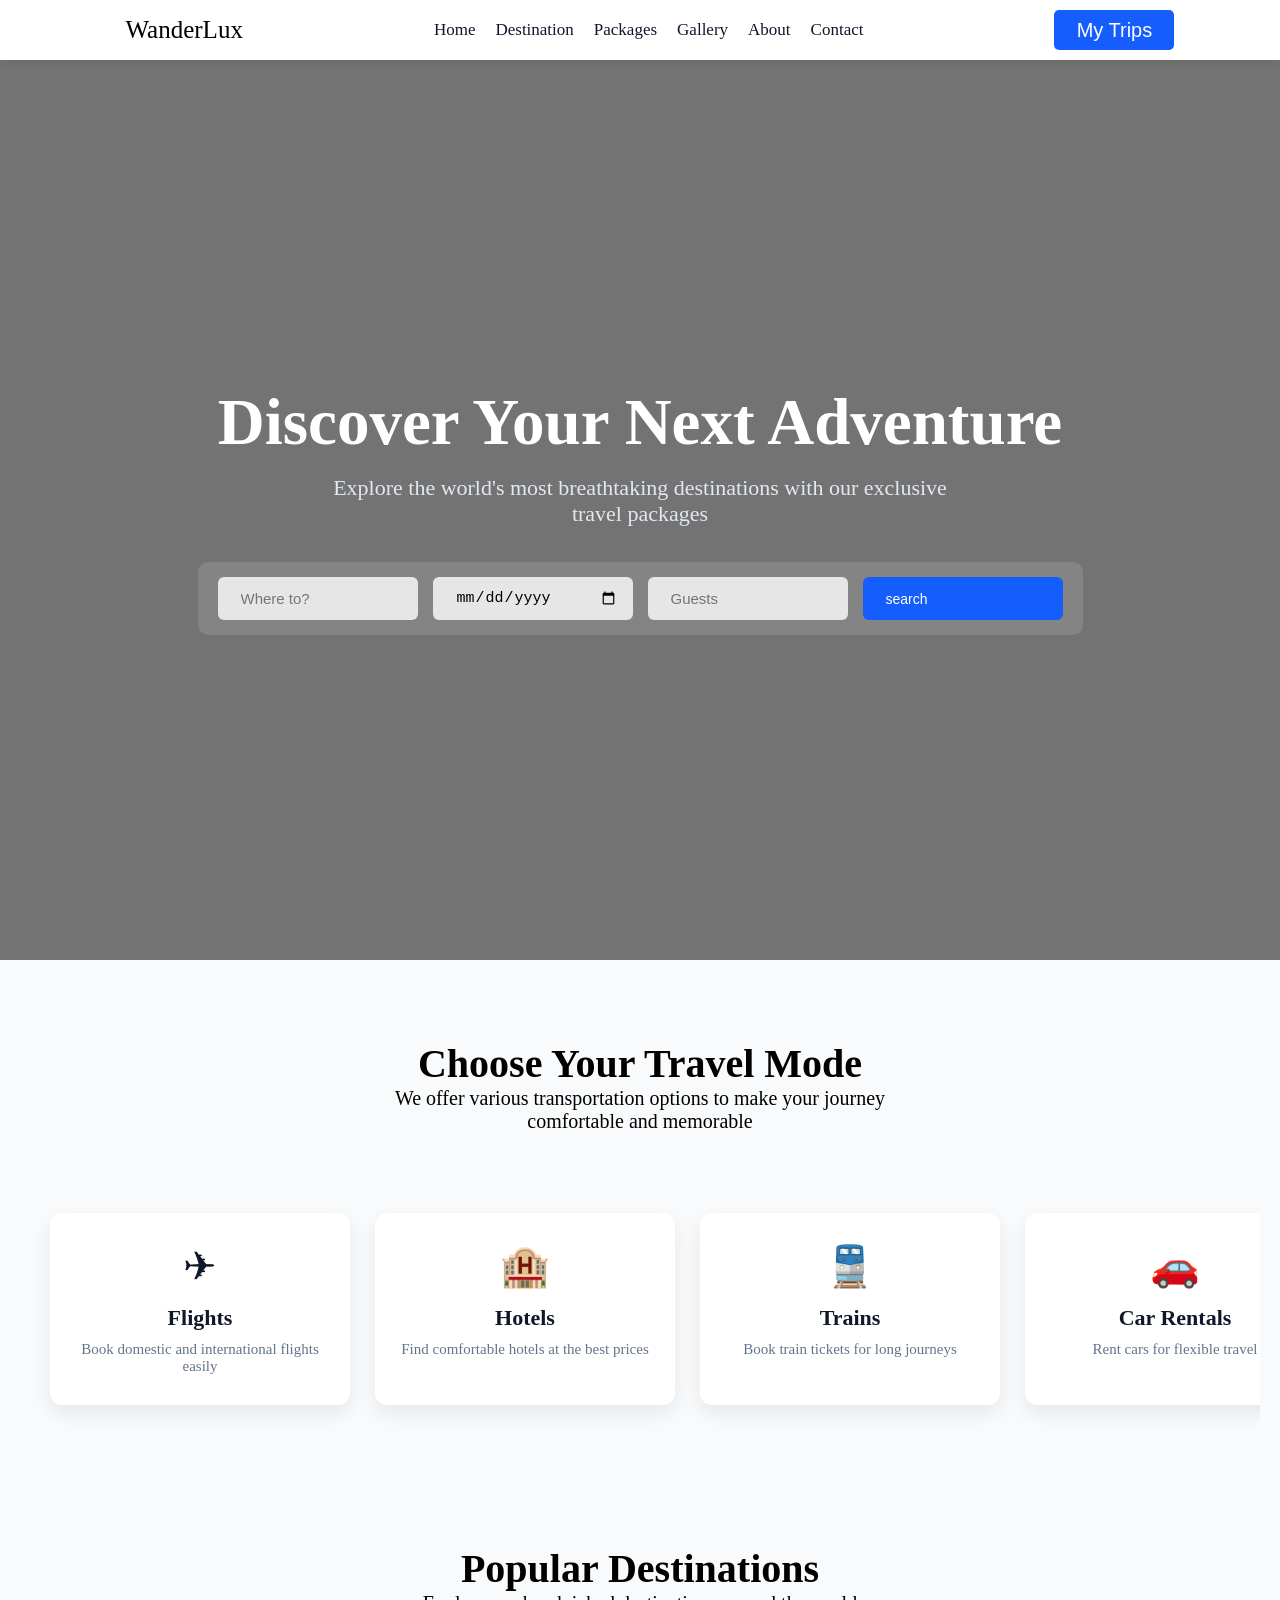
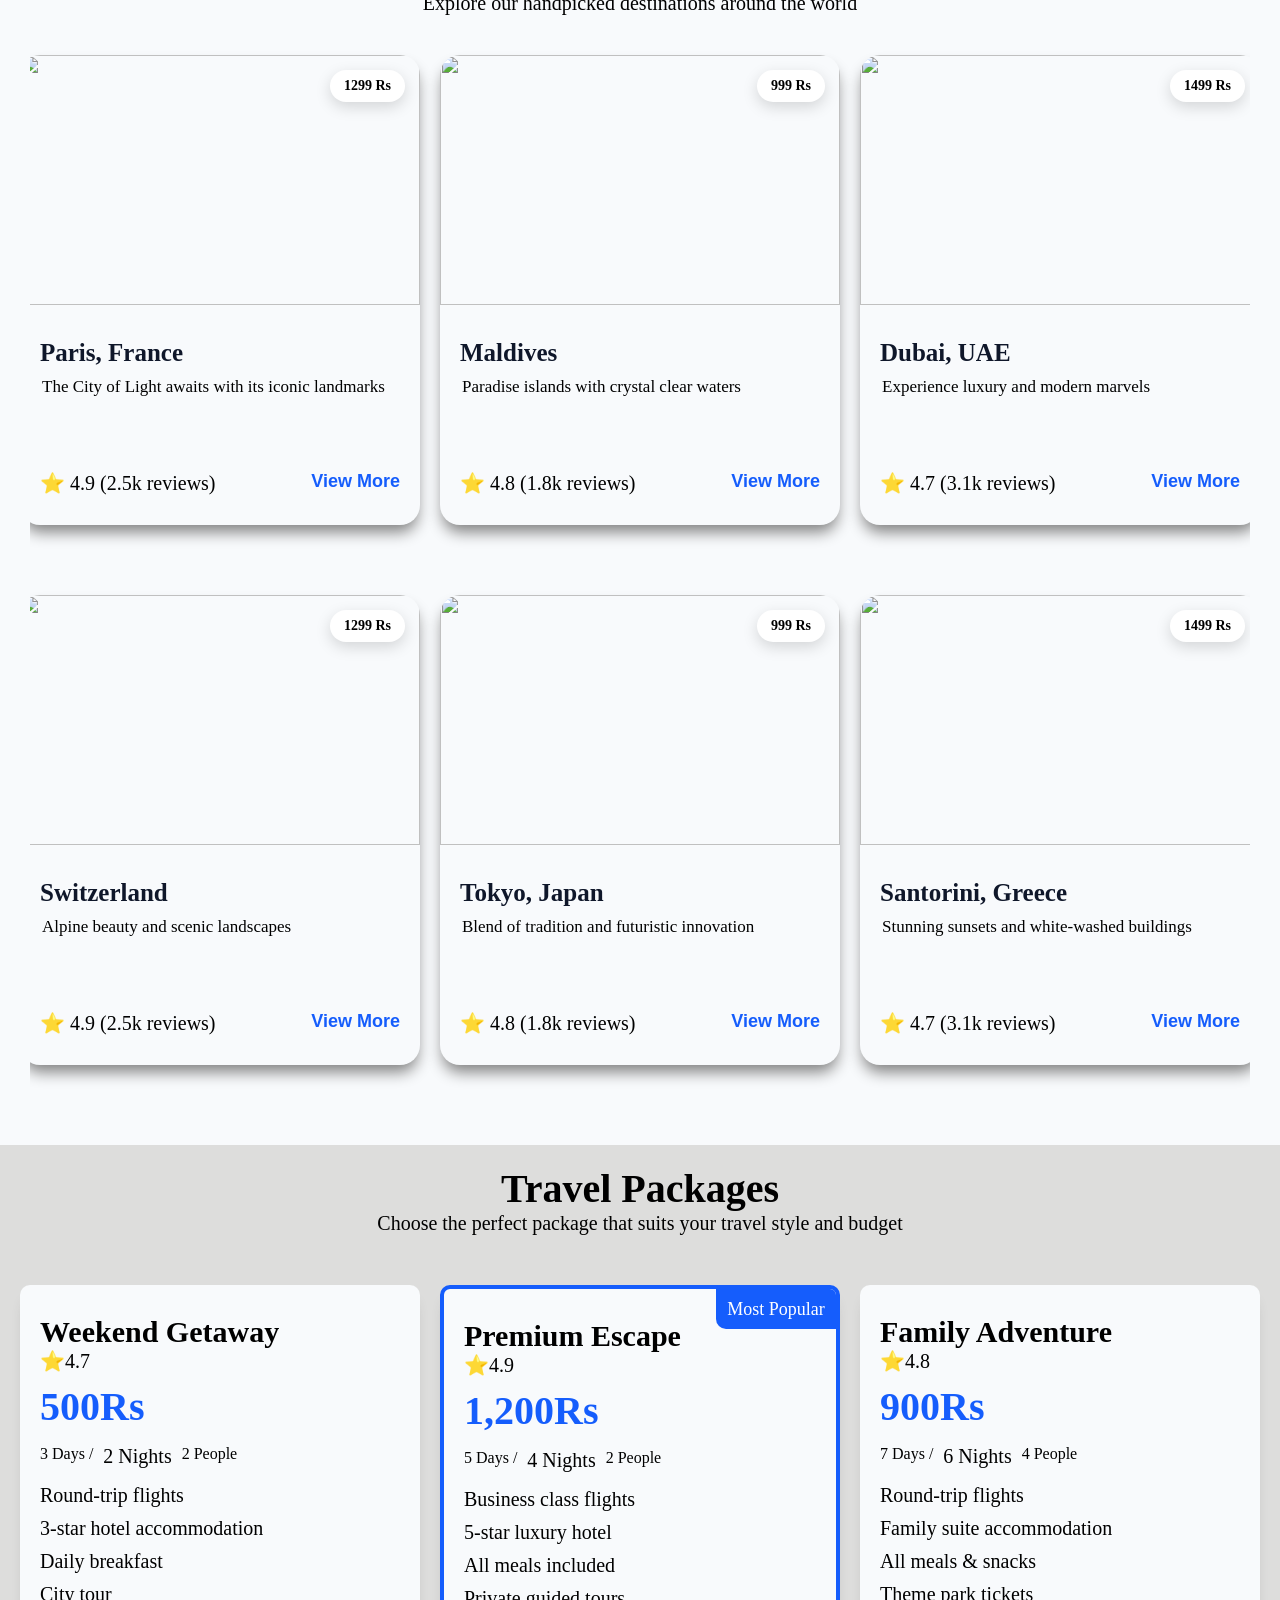
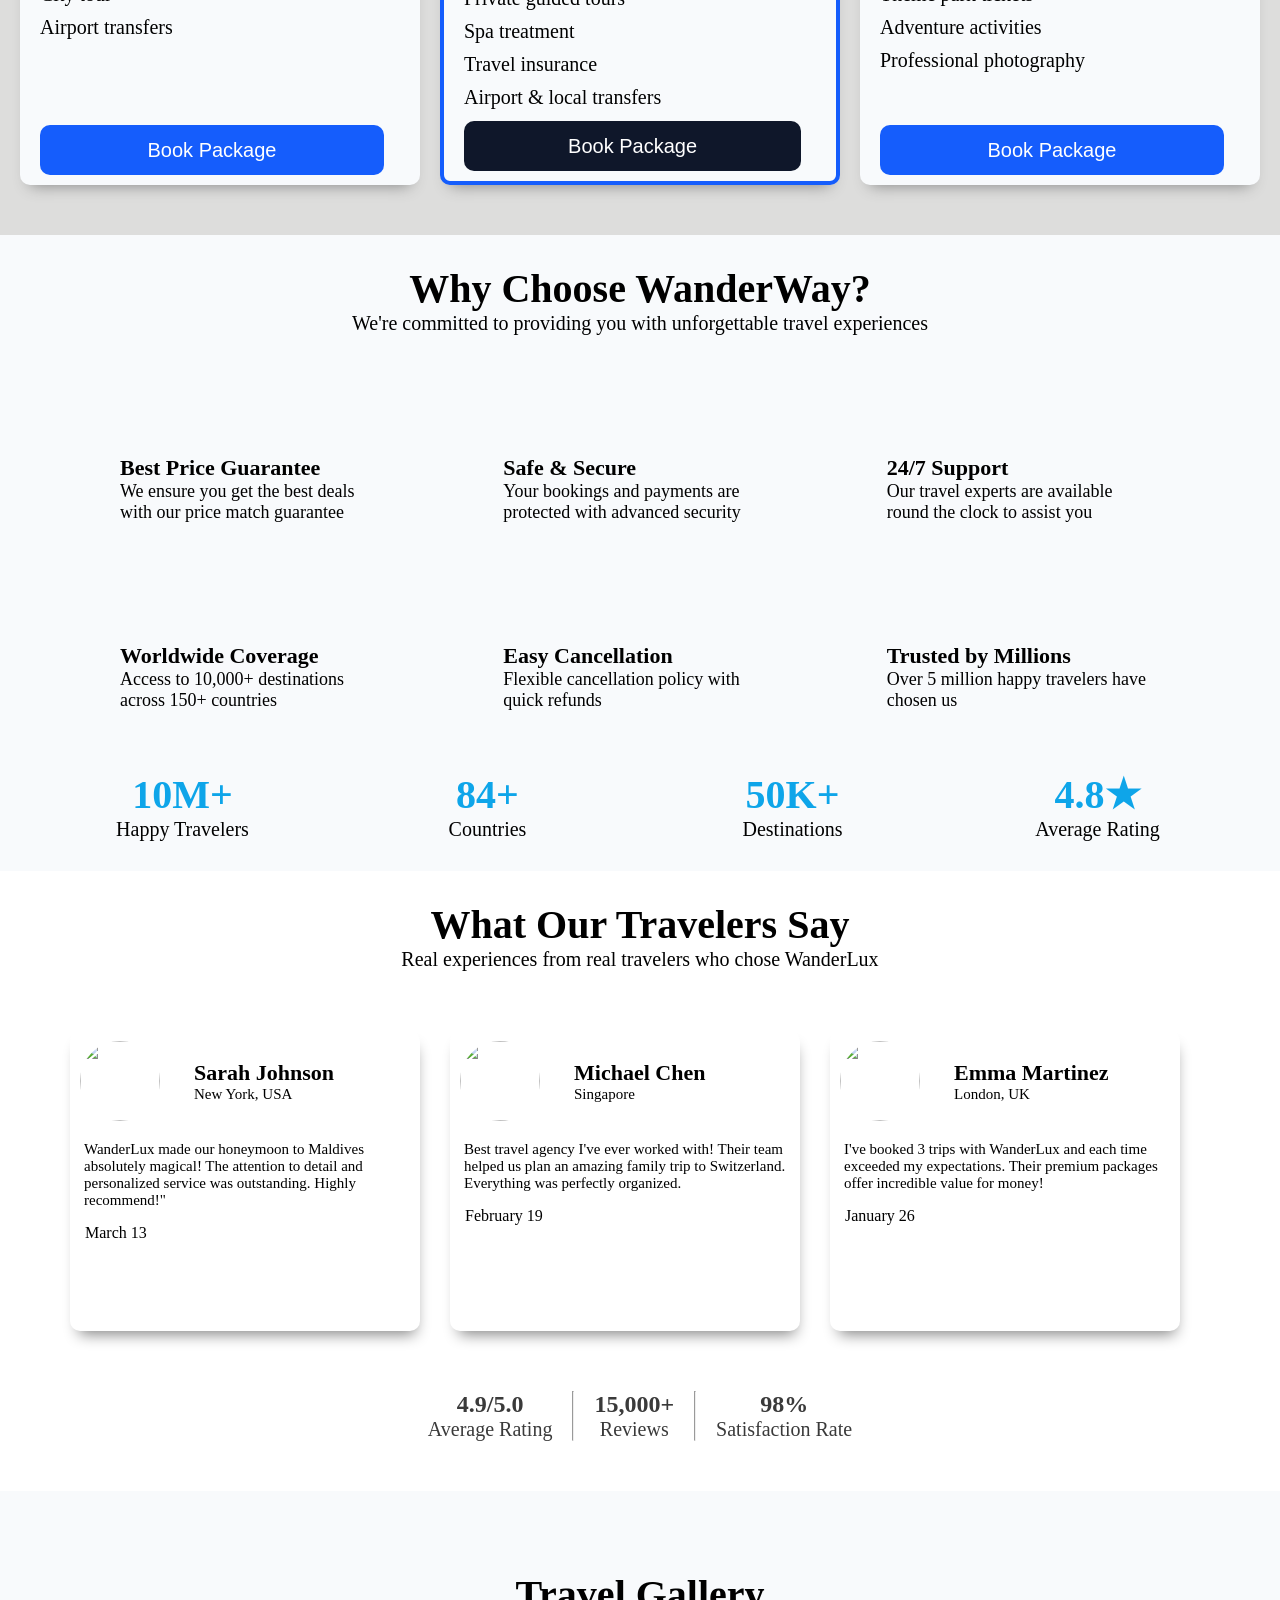
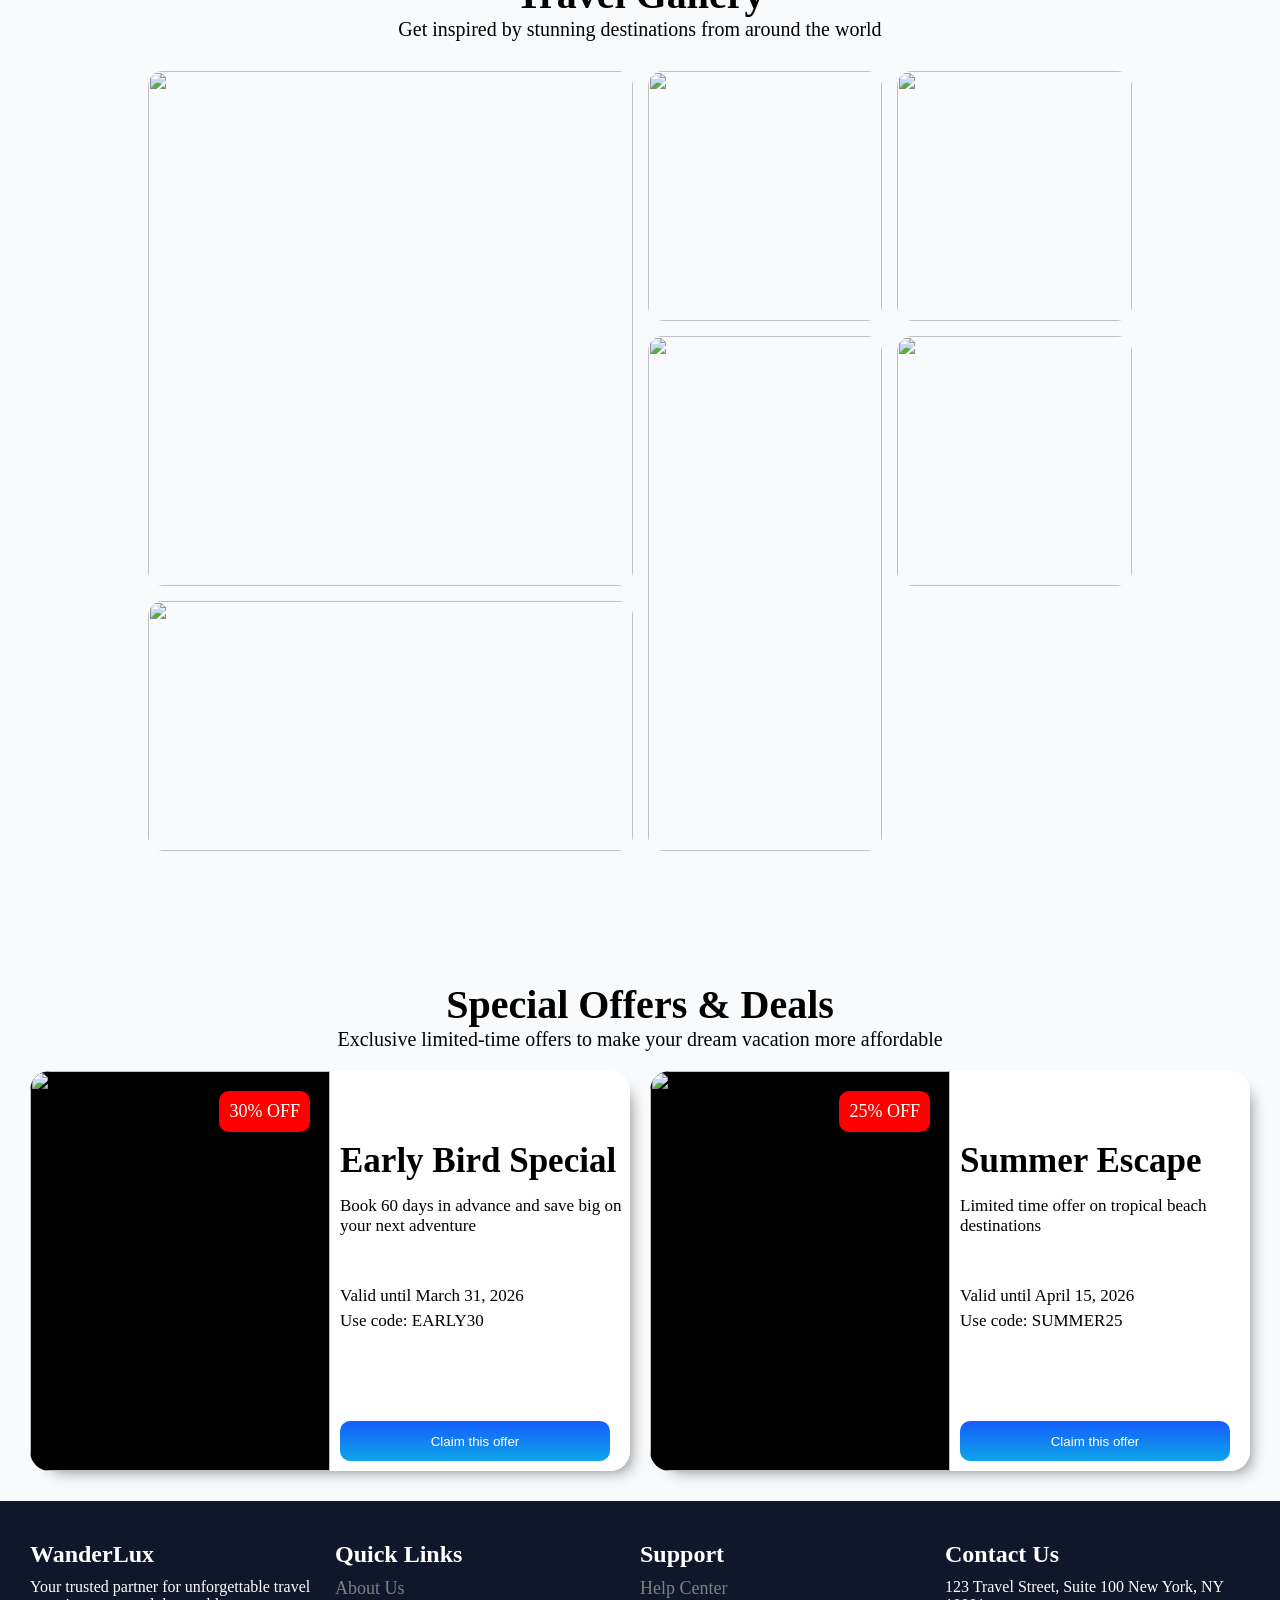
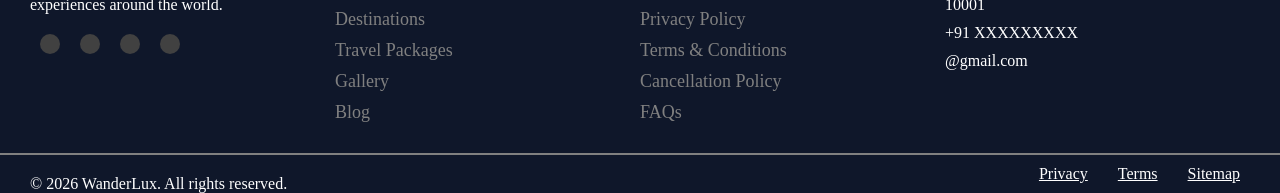
==== commit 21ea41f3: "Initail Add scroll animation In page & login page fixing bug" ====
--- a/index.html
+++ b/index.html
@@ -8,6 +8,7 @@
       rel="stylesheet"
       href="https://cdnjs.cloudflare.com/ajax/libs/font-awesome/7.0.1/css/all.min.css"
     />
+    <link rel="stylesheet" href="https://unpkg.com/aos@2.3.1/dist/aos.css" />
     <title>Wanderway_Travel</title>
   </head>
 
@@ -41,7 +42,7 @@
  
  
    
-    <section class="Hero-Section" id="Home">
+    <section class="Hero-Section"  data-aos="fade-up" id="Home">
       <div class="hero-content">
         <h1>Discover Your Next Adventure</h1>
         <p>
@@ -73,7 +74,7 @@
     <!-- ===================================================
     ====================Hero-Section======================
     ====================================================== -->
-    <section class="travel-section">
+    <section class="travel-section" data-aos="fade-up">
       <div class="travel-content">
         <h1>Choose Your Travel Mode</h1>
         <p>
@@ -126,7 +127,7 @@
     <!-- ===================================================
     ===============Package-Section======================
     ====================================================== -->
-    <section class="Package-section" id="Packages">
+    <section class="Package-section" id="Packages" data-aos="fade-up">
  
       <h1>Travel Packages</h1>
       <p class="package-subheading">
@@ -220,7 +221,7 @@
     <!-- ===================================================
     ===============Feature-Section======================
     ====================================================== -->
-    <section class="Choose-section">
+    <section class="Choose-section" data-aos="fade-up">
       <h1>Why Choose WanderWay?</h1>
       <p>
         We're committed to providing you with unforgettable travel experiences
@@ -254,7 +255,7 @@
     <!-- ===================================================
     ===============Riview-Section======================
     ====================================================== -->
-    <section class="Riview-section">
+    <section class="Riview-section" data-aos="fade-up">
       <h1>What Our Travelers Say</h1>
       <p>Real experiences from real travelers who chose WanderLux</p>
 
@@ -358,7 +359,7 @@
          <!-- ===================================================
     ===============Gallery-Section======================
     ====================================================== -->
-    <section class="travel-gallery" id="Gallery">
+    <section class="travel-gallery" id="Gallery" data-aos="fade-up">
 
    <h1>Travel Gallery</h1>
    <p>Get inspired by stunning destinations from around the world</p>
@@ -395,7 +396,7 @@
      <!-- ===================================================
     ===============Offer-Section======================
     ====================================================== -->
-<section class="Offer-section">
+<section class="Offer-section" data-aos="fade-up">
   <h1>Special Offers & Deals</h1>
   <p>Exclusive limited-time offers to make your dream vacation more affordable</p>
   <div class="offer-contant">
@@ -442,7 +443,7 @@
     <!-- ===================================================
     ===============Footer-Section======================
     ====================================================== -->
-    <footer id="Contact">
+    <footer id="Contact" data-aos="fade-up">
       <ul>
         <h2>WanderLux</h2>
         <li>
@@ -528,4 +529,13 @@
   <script type="module" src="JS/main.js"></script>
  <script src="JS/chooise-card.js"></script>
  <script src="JS/Payment.js"></script>
+
+ <script src="https://unpkg.com/aos@2.3.1/dist/aos.js"></script>
+
+<script>
+  AOS.init({
+    duration: 1000,
+    once: true
+  });
+</script>
 </html>
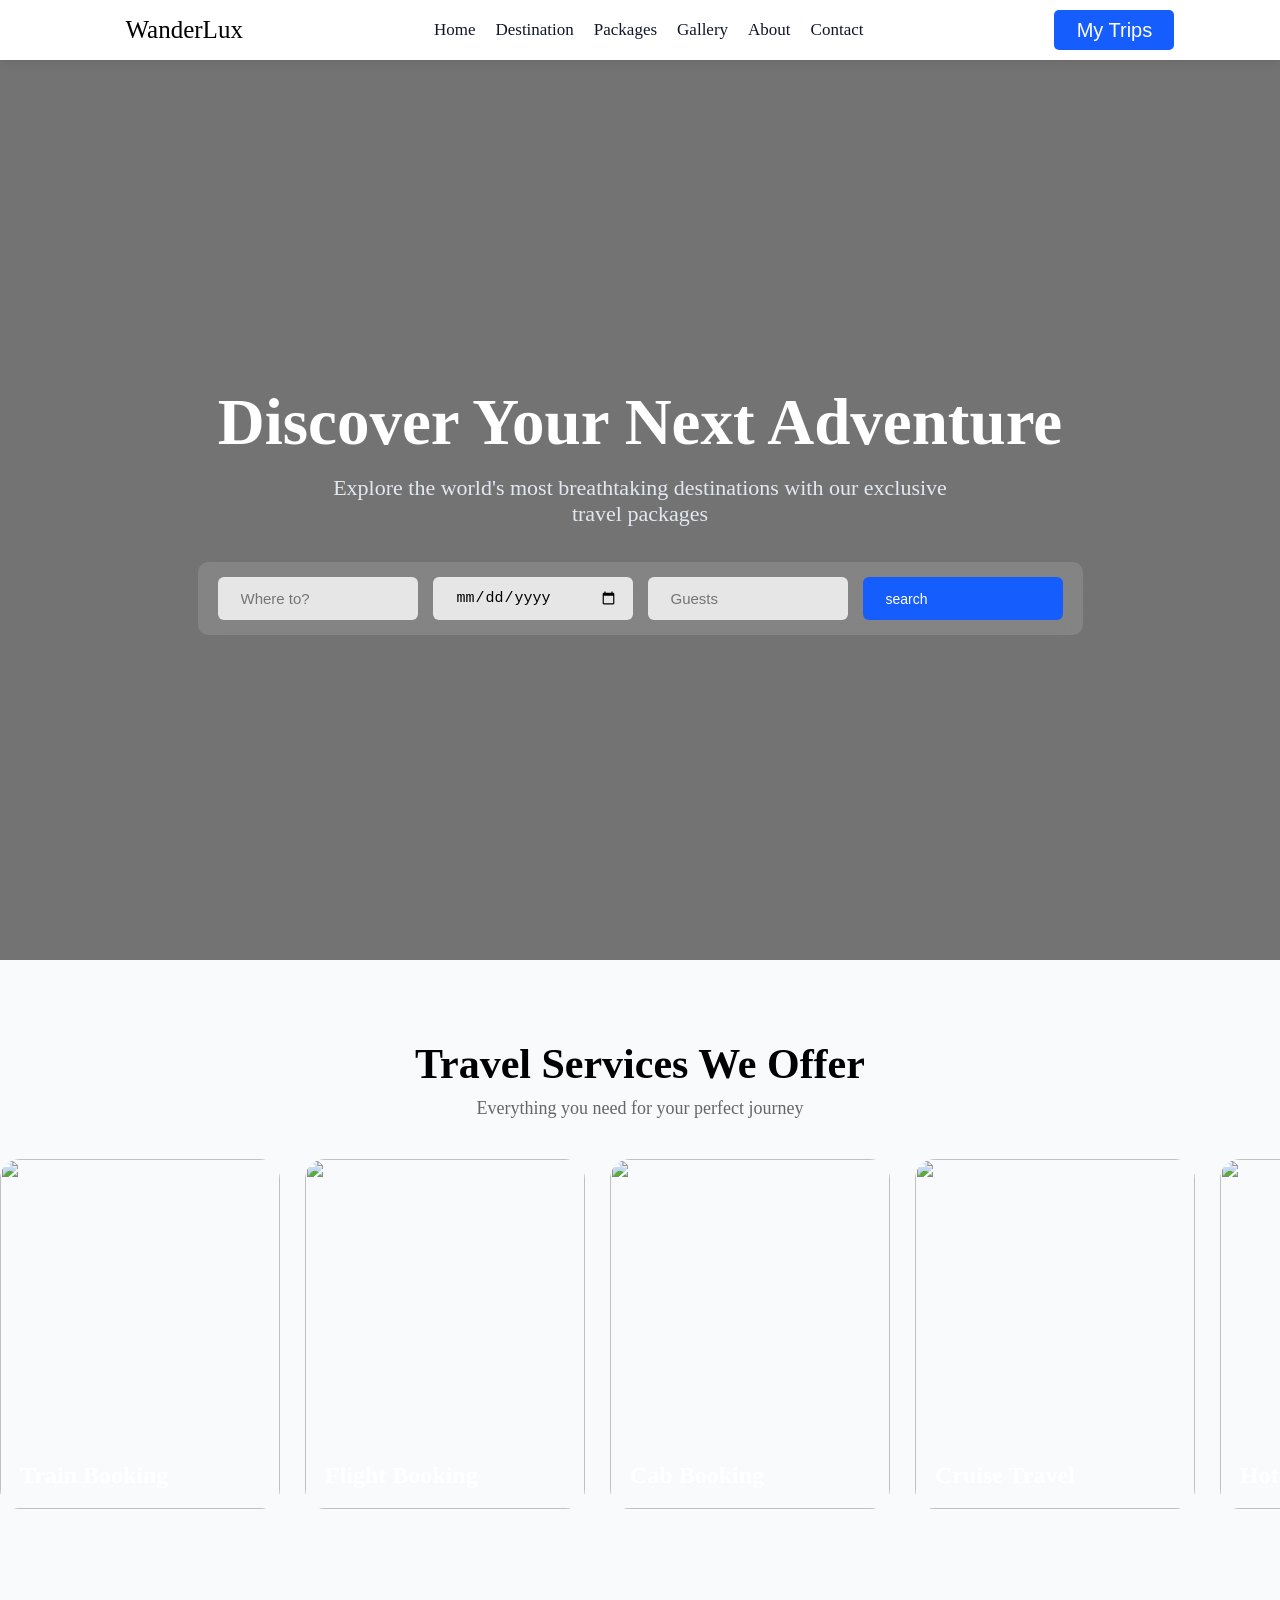
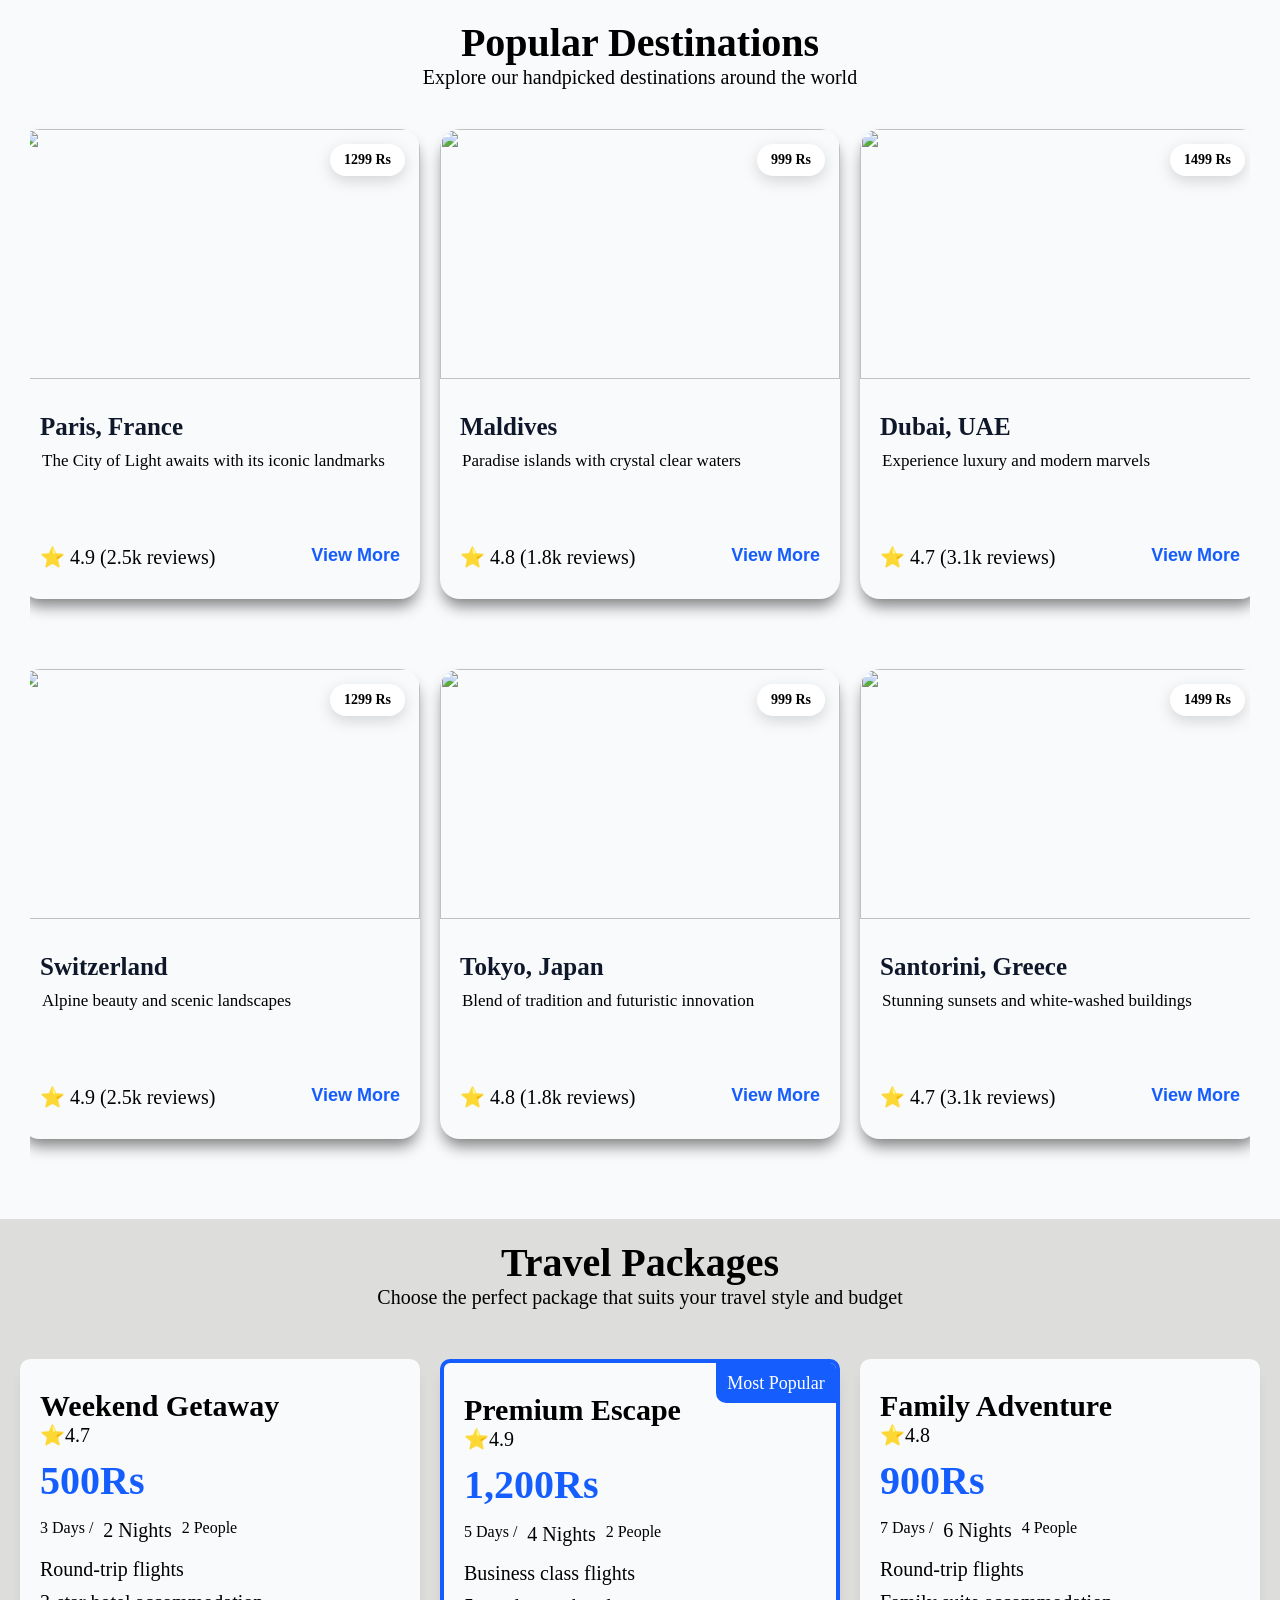
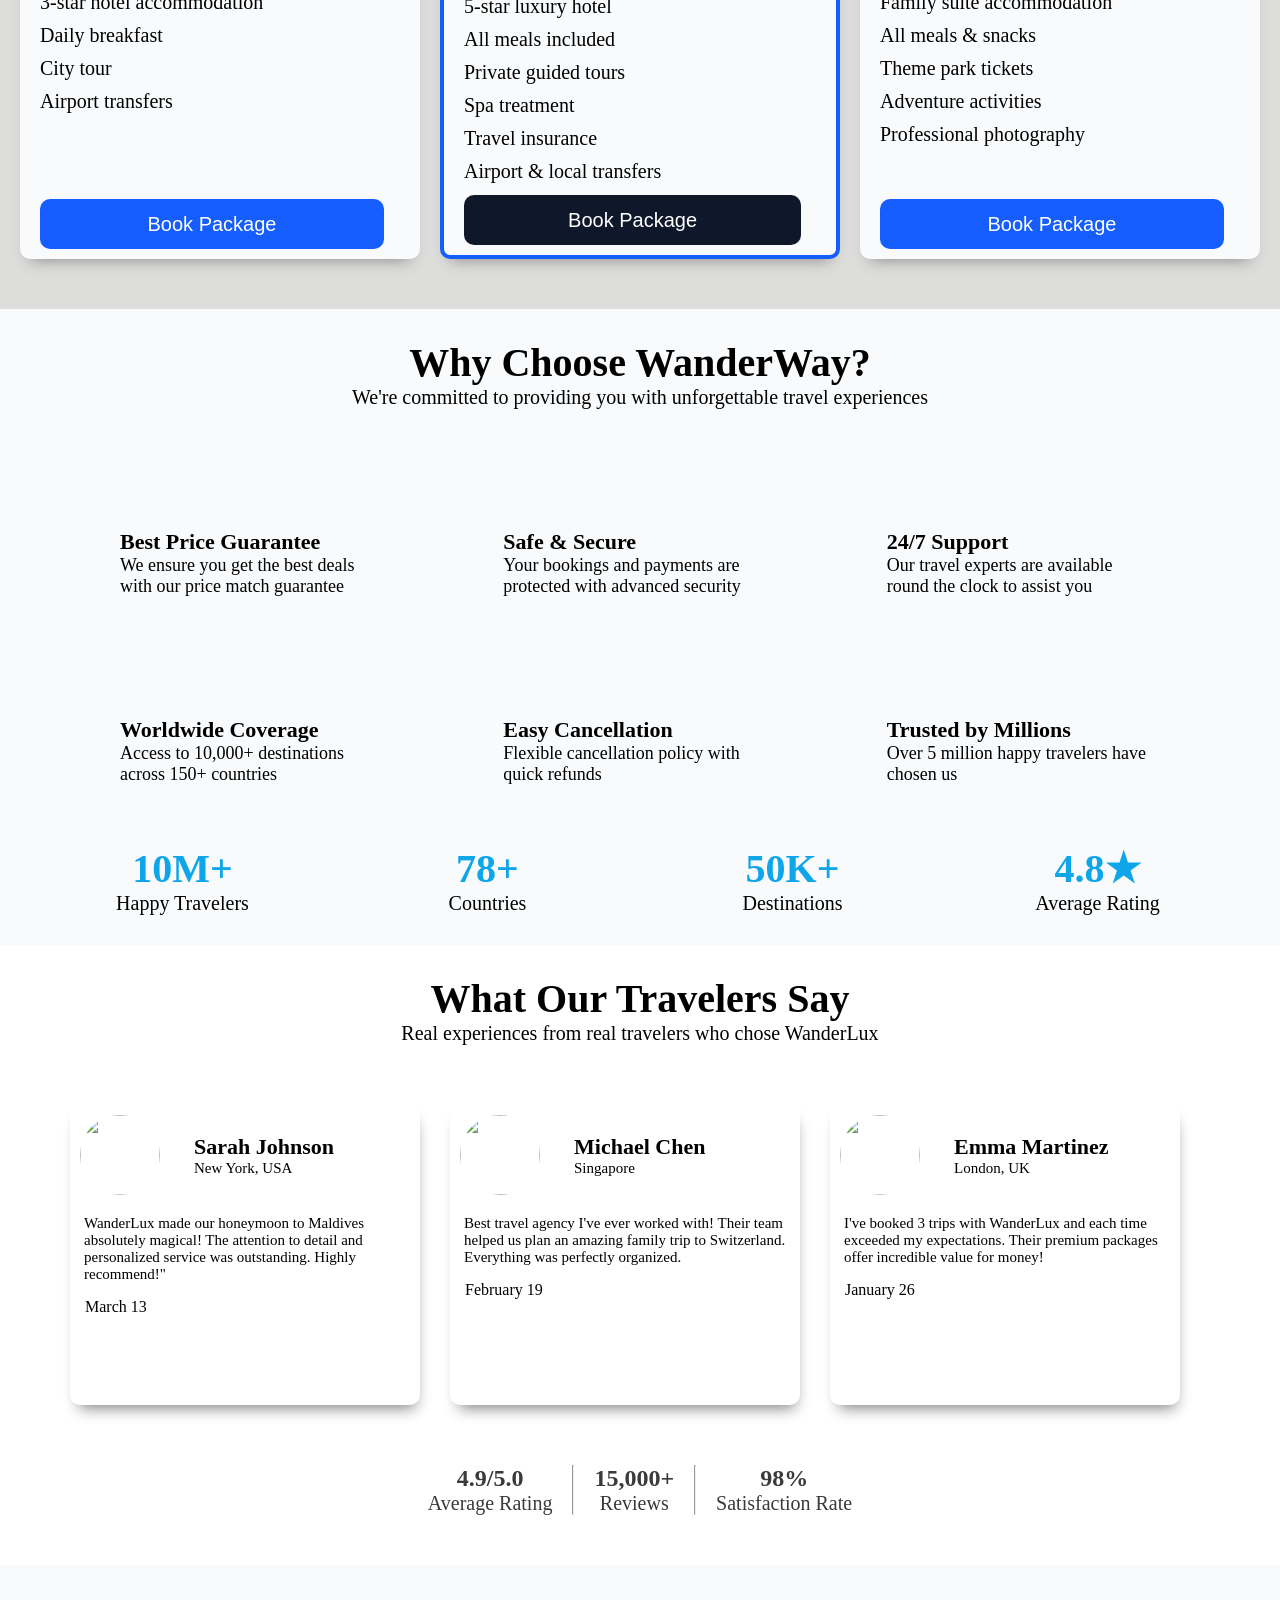
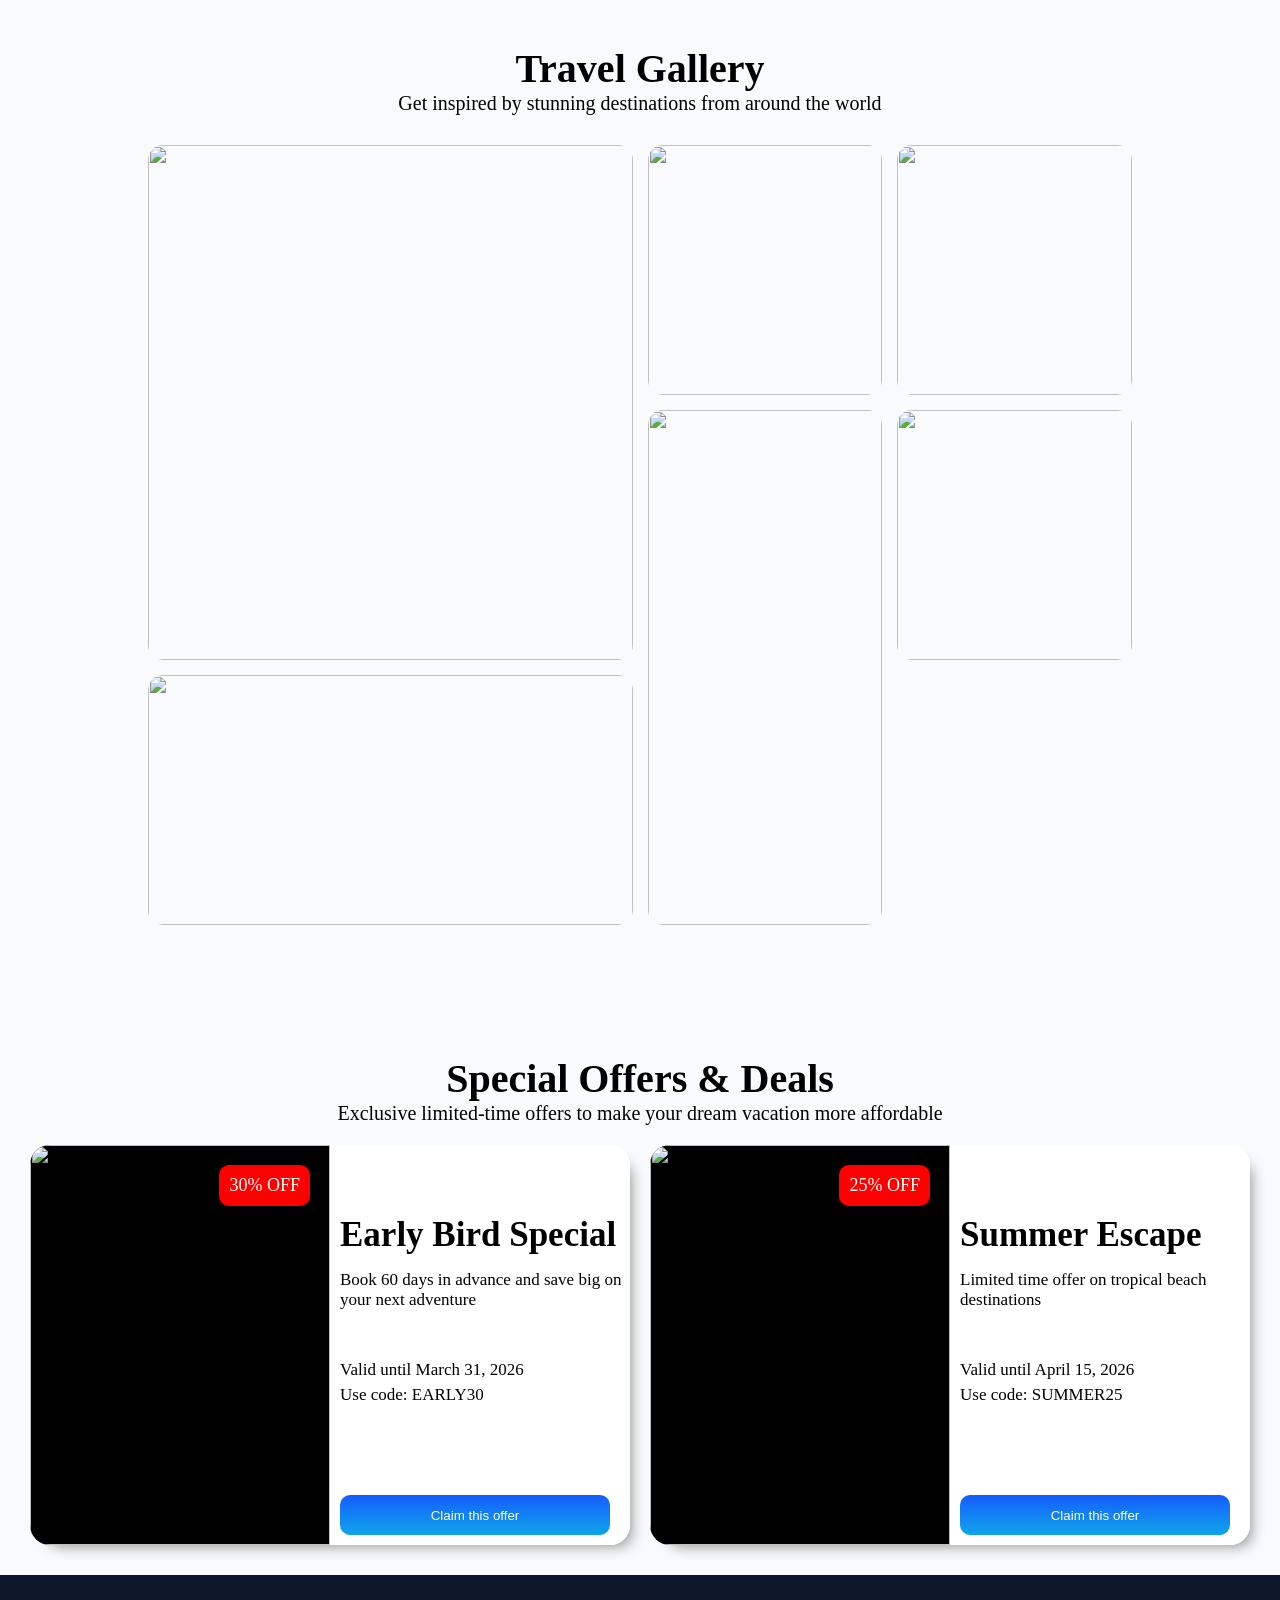
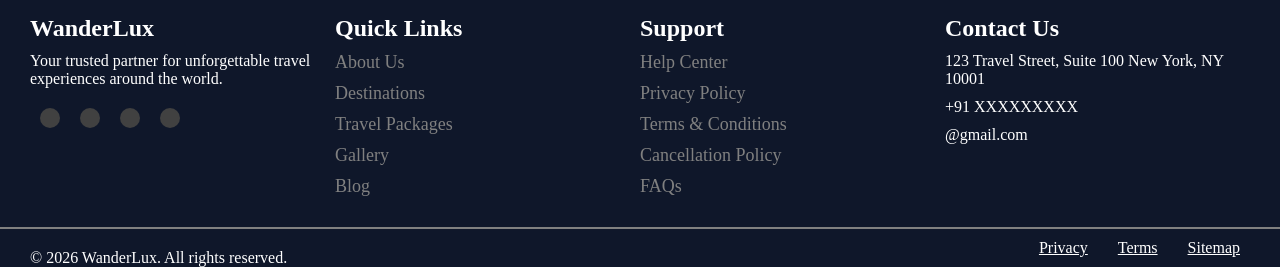
==== commit cacb6bf2: "improve travel feature section" ====
--- a/index.html
+++ b/index.html
@@ -72,49 +72,77 @@
       </div>
     </section>
     <!-- ===================================================
-    ====================Hero-Section======================
-    ====================================================== -->
-    <section class="travel-section" data-aos="fade-up">
-      <div class="travel-content">
-        <h1>Choose Your Travel Mode</h1>
-        <p>
-          We offer various transportation options to make your journey <br />
-          comfortable and memorable
-        </p>
-
-        <div class="travel-cards travel-card-contain">
-          <a href="flights.html" class="travel-card">
-            <div class="card-icon">✈</div>
-            <h3>Flights</h3>
-            <p>Book domestic and international flights easily</p>
-          </a>
-
-          <a href="hotels.html" class="travel-card">
-            <div class="card-icon">🏨</div>
-            <h3>Hotels</h3>
-            <p>Find comfortable hotels at the best prices</p>
-          </a>
-
-          <a href="trains.html" class="travel-card">
-            <div class="card-icon">🚆</div>
-            <h3>Trains</h3>
-            <p>Book train tickets for long journeys</p>
-          </a>
-
-          <a href="cars.html" class="travel-card">
-            <div class="card-icon">🚗</div>
-            <h3>Car Rentals</h3>
-            <p>Rent cars for flexible travel</p>
-          </a>
-
-          <a href="tours.html" class="travel-card">
-            <div class="card-icon">🌍</div>
-            <h3>Tours</h3>
-            <p>Explore exciting travel tour packages</p>
-          </a>
-        </div>
-      </div>
-    </section>
+    ====================Feature-Section======================
+    ====================================================== -->
+  <section class="travel-services" data-aos="fade-up">
+
+    <div class="section-title">
+        <h2>Travel Services We Offer</h2>
+        <p>Everything you need for your perfect journey</p>
+    </div>
+
+    <div class="scroll-wrapper">
+
+        <div class="scroll-track">
+
+            <div class="service-box">
+                <img src="https://i.pinimg.com/736x/5f/6d/69/5f6d691bf86d26c1496441eb98c38645.jpg" alt="">
+                <h3>Train Booking</h3>
+            </div>
+
+            <div class="service-box">
+                <img src="https://i.pinimg.com/736x/47/3e/9a/473e9a8a5522d6a10bf89d2f23af970f.jpg" alt="">
+                <h3>Flight Booking</h3>
+            </div>
+
+            <div class="service-box">
+                <img src="https://i.pinimg.com/736x/86/d8/68/86d86817d623396dd8f28d08c0c9dfda.jpg" alt="">
+                <h3>Cab Booking</h3>
+            </div>
+
+            <div class="service-box">
+                <img src="https://i.pinimg.com/736x/d2/a5/1b/d2a51bb9fc3408185a6661b451c6e02c.jpg" alt="">
+                <h3>Cruise Travel</h3>
+            </div>
+
+            <div class="service-box">
+                <img src="https://i.pinimg.com/736x/cf/d4/ca/cfd4cad39db963237db5d1578537c3ba.jpg" alt="">
+                <h3>Hotel Booking</h3>
+            </div>
+
+            <!-- Duplicate for smooth infinite scroll -->
+
+            <div class="service-box">
+                <img src="https://i.pinimg.com/736x/5f/6d/69/5f6d691bf86d26c1496441eb98c38645.jpg" alt="">
+                <h3>Train Booking</h3>
+            </div>
+
+            <div class="service-box">
+                <img src="https://i.pinimg.com/736x/47/3e/9a/473e9a8a5522d6a10bf89d2f23af970f.jpg" alt="">
+                <h3>Flight Booking</h3>
+            </div>
+
+            <div class="service-box">
+                <img src="https://i.pinimg.com/736x/86/d8/68/86d86817d623396dd8f28d08c0c9dfda.jpg" alt="">
+                <h3>Cab Booking</h3>
+            </div>
+
+            <div class="service-box">
+                <img src="https://i.pinimg.com/736x/d2/a5/1b/d2a51bb9fc3408185a6661b451c6e02c.jpg" alt="">
+                <h3>Cruise Travel</h3>
+            </div>
+
+            <div class="service-box">
+                <img src="https://i.pinimg.com/736x/cf/d4/ca/cfd4cad39db963237db5d1578537c3ba.jpg" alt="">
+                <h3>Hotel Booking</h3>
+            </div>
+
+
+        </div>
+
+    </div>
+
+</section>
     <!-- ===================================================
     ===============Destination-Section======================
     ====================================================== -->
--- a/css/style.css
+++ b/css/style.css
@@ -216,65 +216,78 @@
 /* =======================================
 ===========Travel-Section===============
 ======================================= */
-
-.travel-section {
-  padding: 80px 20px;
-  background: var(--section-bg);
-  text-align: center;
-}
-
-.travel-cards {
-  margin-top: 50px;
-  padding: 30px;
-  display: flex;
-  gap: 25px;
-  overflow-x: scroll;
-}
-
-.travel-cards::-webkit-scrollbar {
-  display: none;
-}
-
-.travel-card {
-  min-width: 300px;
-  background: white;
-  padding: 30px 20px;
-  border-radius: 12px;
-  text-decoration: none;
-  color: var(--text-dark);
-  box-shadow: 0 8px 20px rgba(0, 0, 0, 0.08);
-  transition: 0.3s;
-}
-
-.travel-card:hover {
-  border: 4px solid var(--primary-dark);
-}
-
-.card-icon {
-  font-size: 40px;
-  margin-bottom: 15px;
-}
-
-.travel-card h3 {
-  font-size: 22px;
-  margin-bottom: 10px;
-}
-
-.travel-card p {
-  font-size: 15px;
-  color: #64748b;
-}
-
-@media (max-width: 768px) {
-  .travel-content h1 {
-    font-size: 30px;
-  }
-
-  .travel-cards {
-    grid-template-columns: 1fr;
-  }
-}
-
+.travel-services {
+    padding: 80px 0;
+    background: #f8fafc;
+    overflow: hidden;
+}
+
+.section-title {
+    text-align: center;
+    margin-bottom: 40px;
+}
+
+.section-title h2 {
+    font-size: 42px;
+    margin-bottom: 10px;
+}
+
+.section-title p {
+    font-size: 18px;
+    color: #666;
+}
+
+.scroll-wrapper {
+    width: 100%;
+    overflow: hidden;
+    position: relative;
+}
+
+.scroll-track {
+    display: flex;
+    width: max-content;
+    gap: 25px;
+    animation: scrollLeft 20s linear infinite;
+}
+
+.service-box {
+    min-width: 280px;
+    height: 350px;
+    border-radius: 20px;
+    overflow: hidden;
+    position: relative;
+    cursor: pointer;
+    transition: 0.4s;
+    flex-shrink: 0;
+}
+
+.service-box img {
+    width: 100%;
+    height: 100%;
+    object-fit: cover;
+}
+
+.service-box h3 {
+    position: absolute;
+    bottom: 20px;
+    left: 20px;
+    color: white;
+    font-size: 24px;
+    font-weight: bold;
+}
+
+.service-box:hover {
+    transform: scale(1.05);
+}
+
+@keyframes scrollLeft {
+    from {
+        transform: translateX(0);
+    }
+    to {
+        transform: translateX(-50%);
+    }
+}
 /* =======================================
 ===========Destination-Section===============
 ======================================= */
